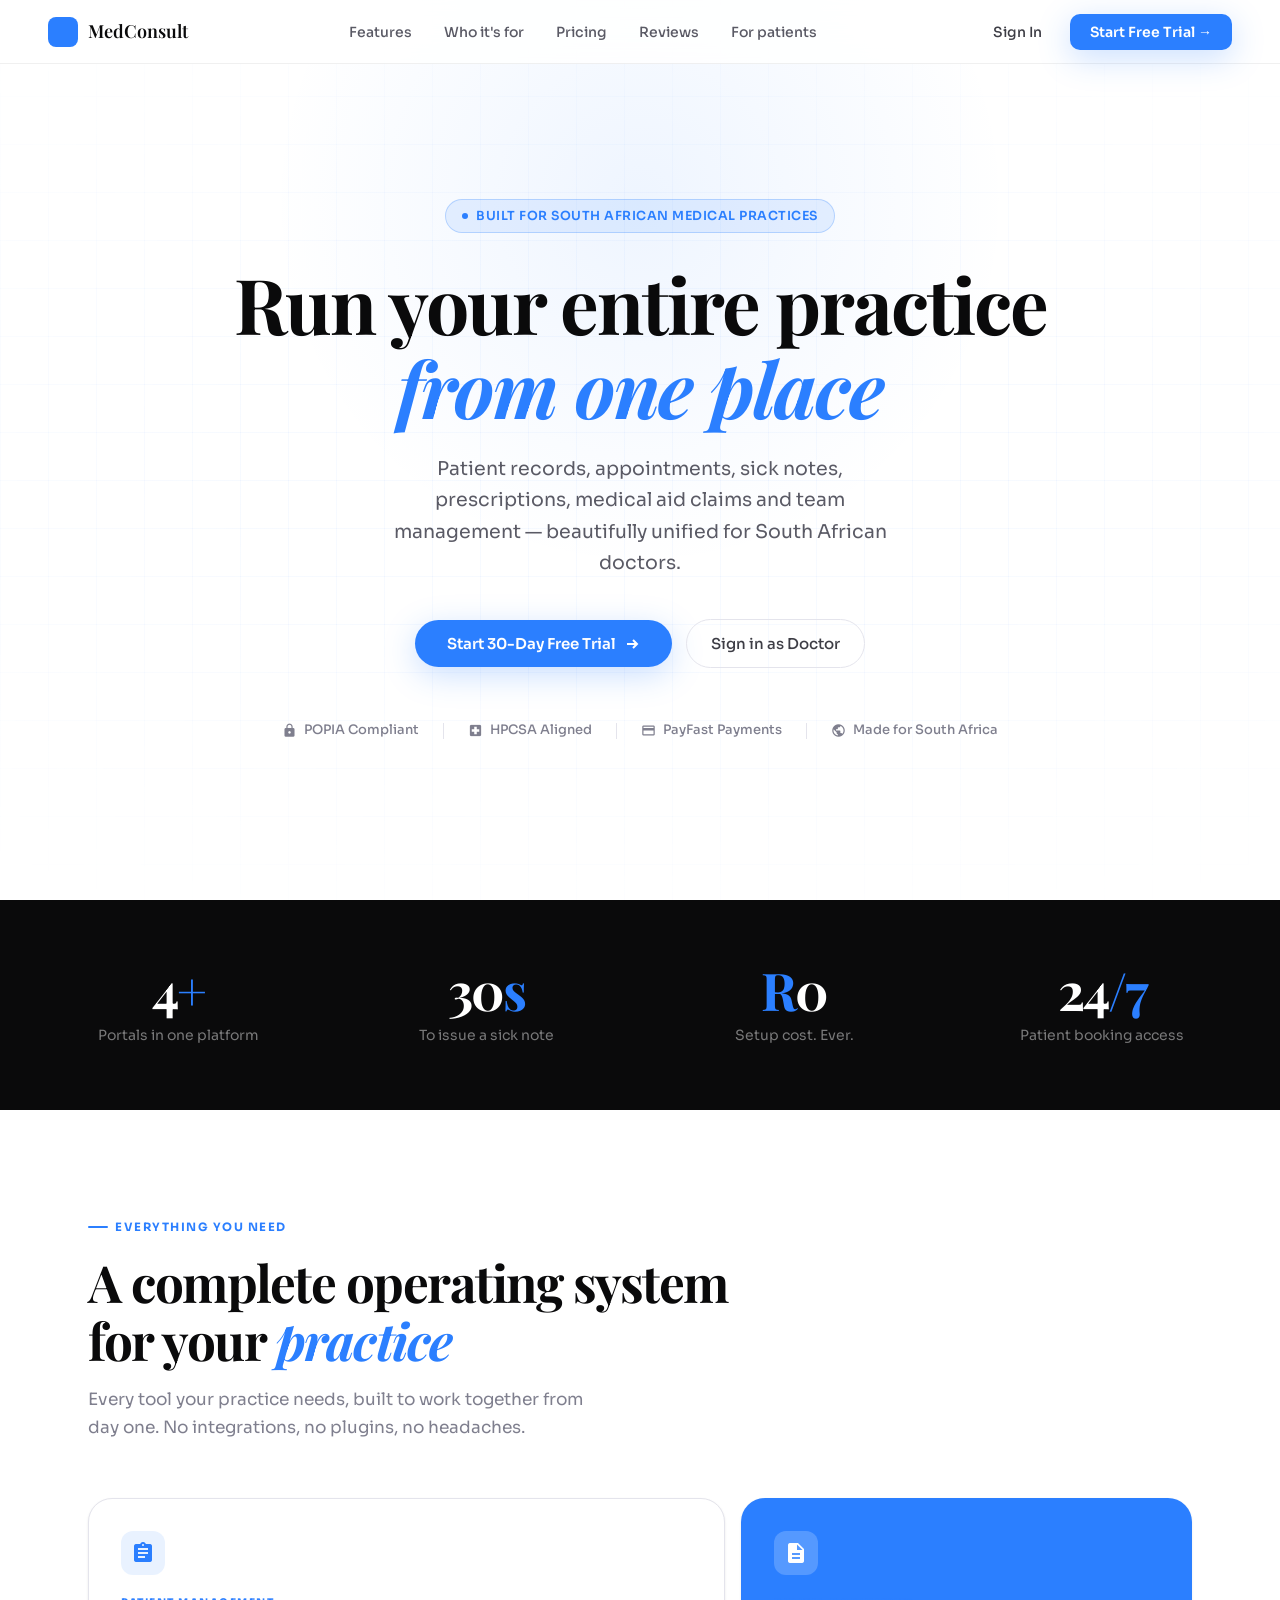
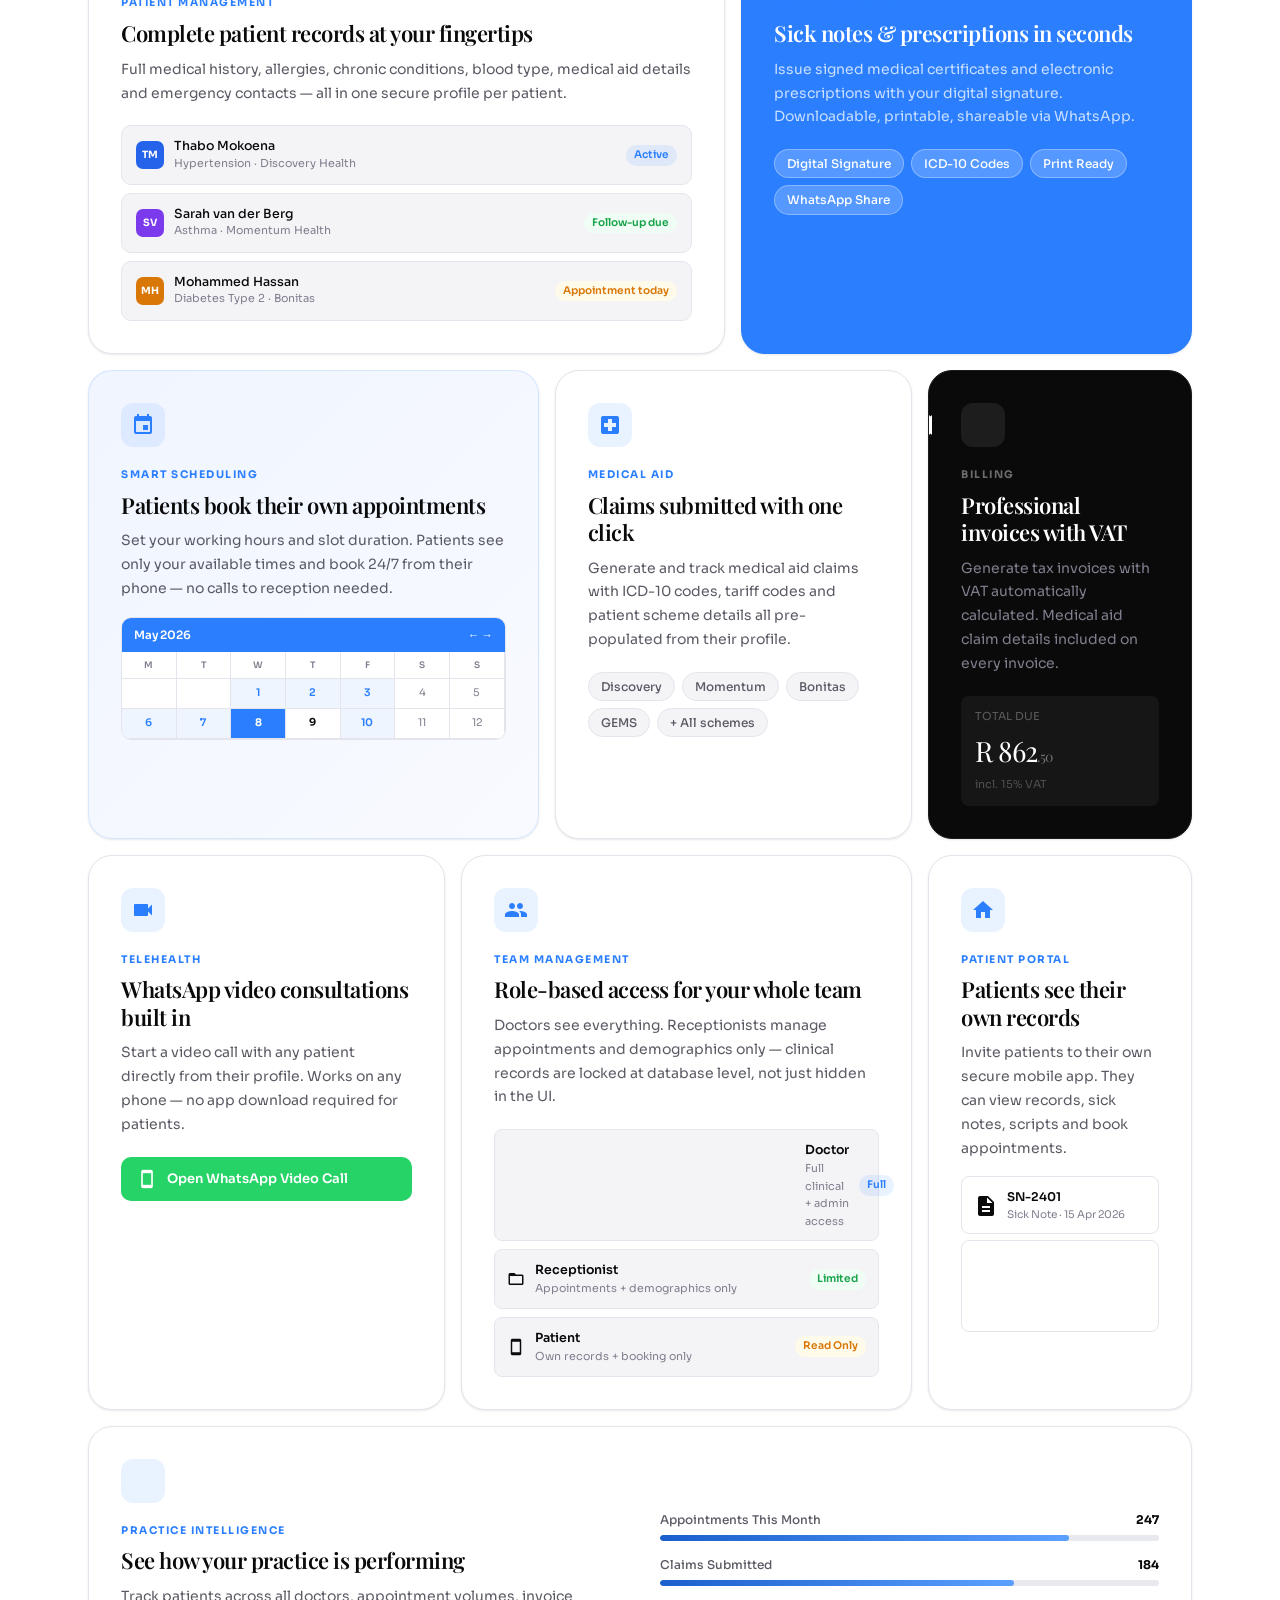
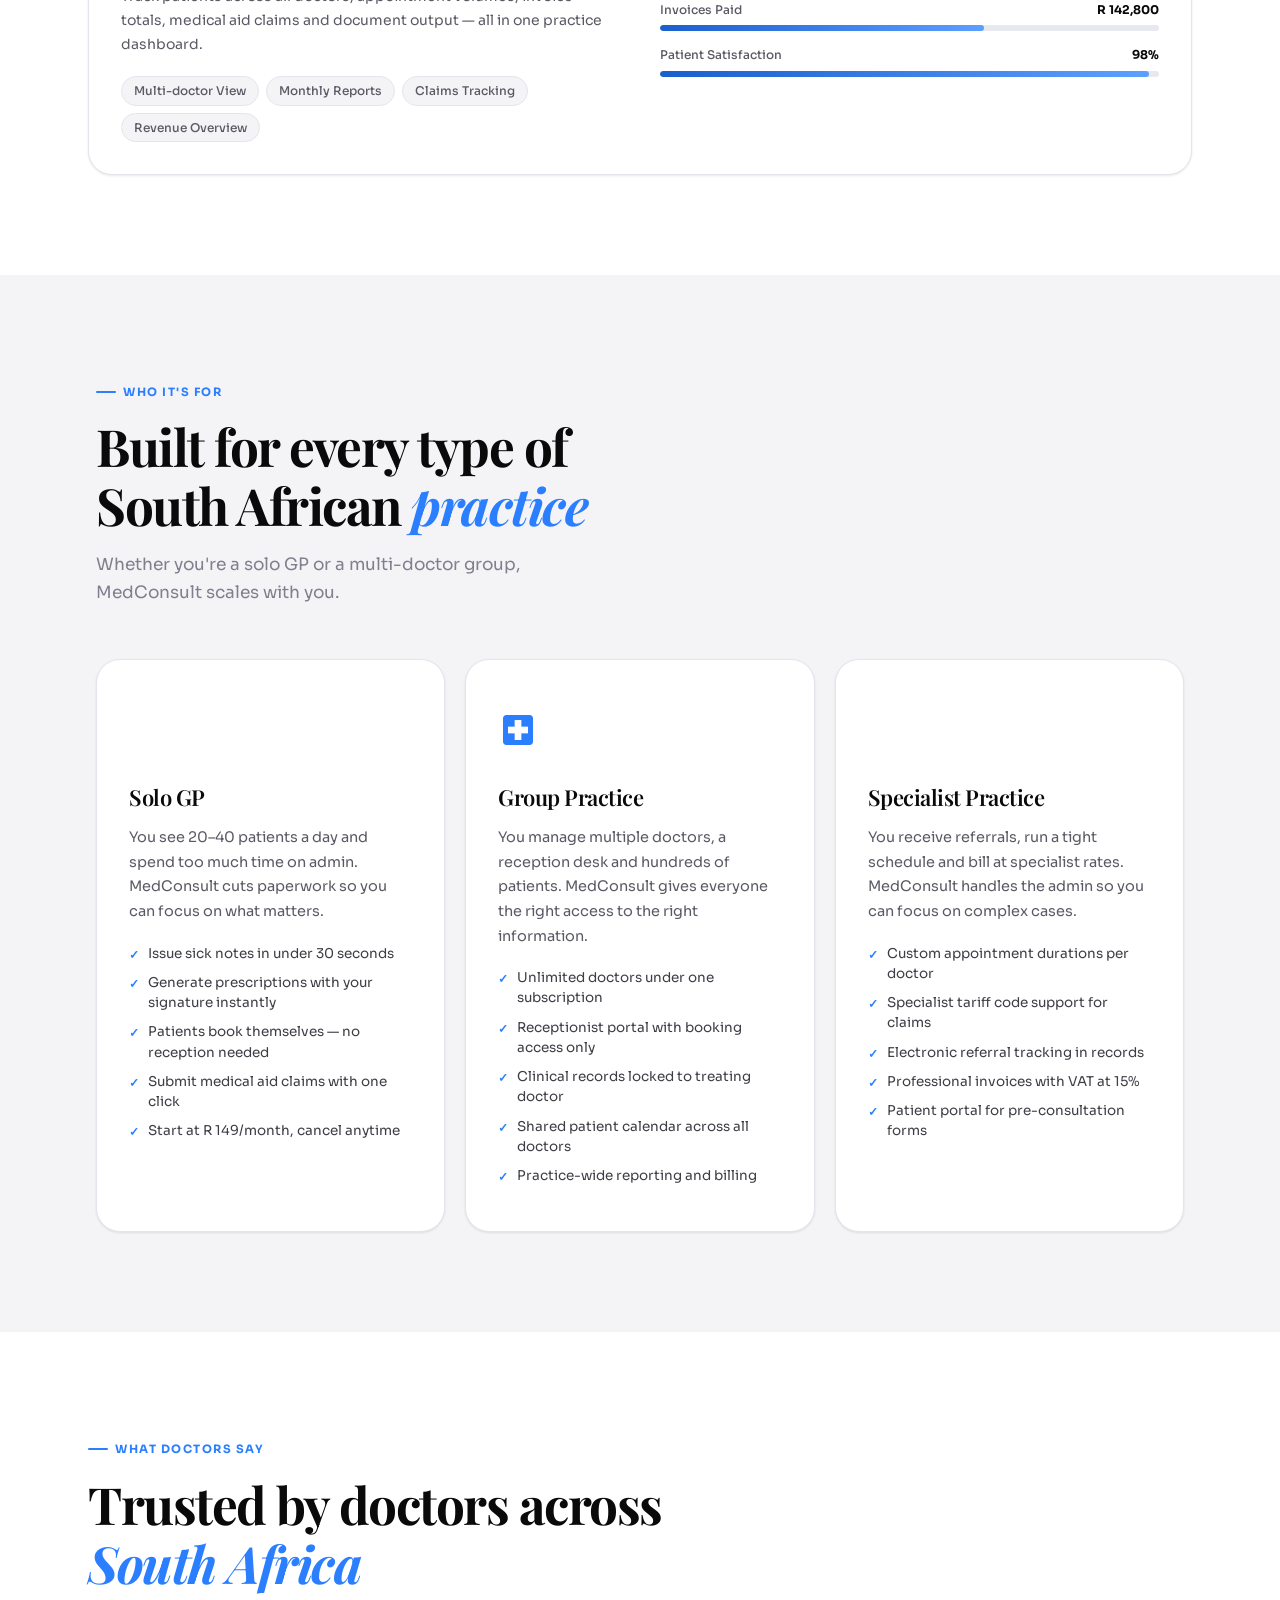
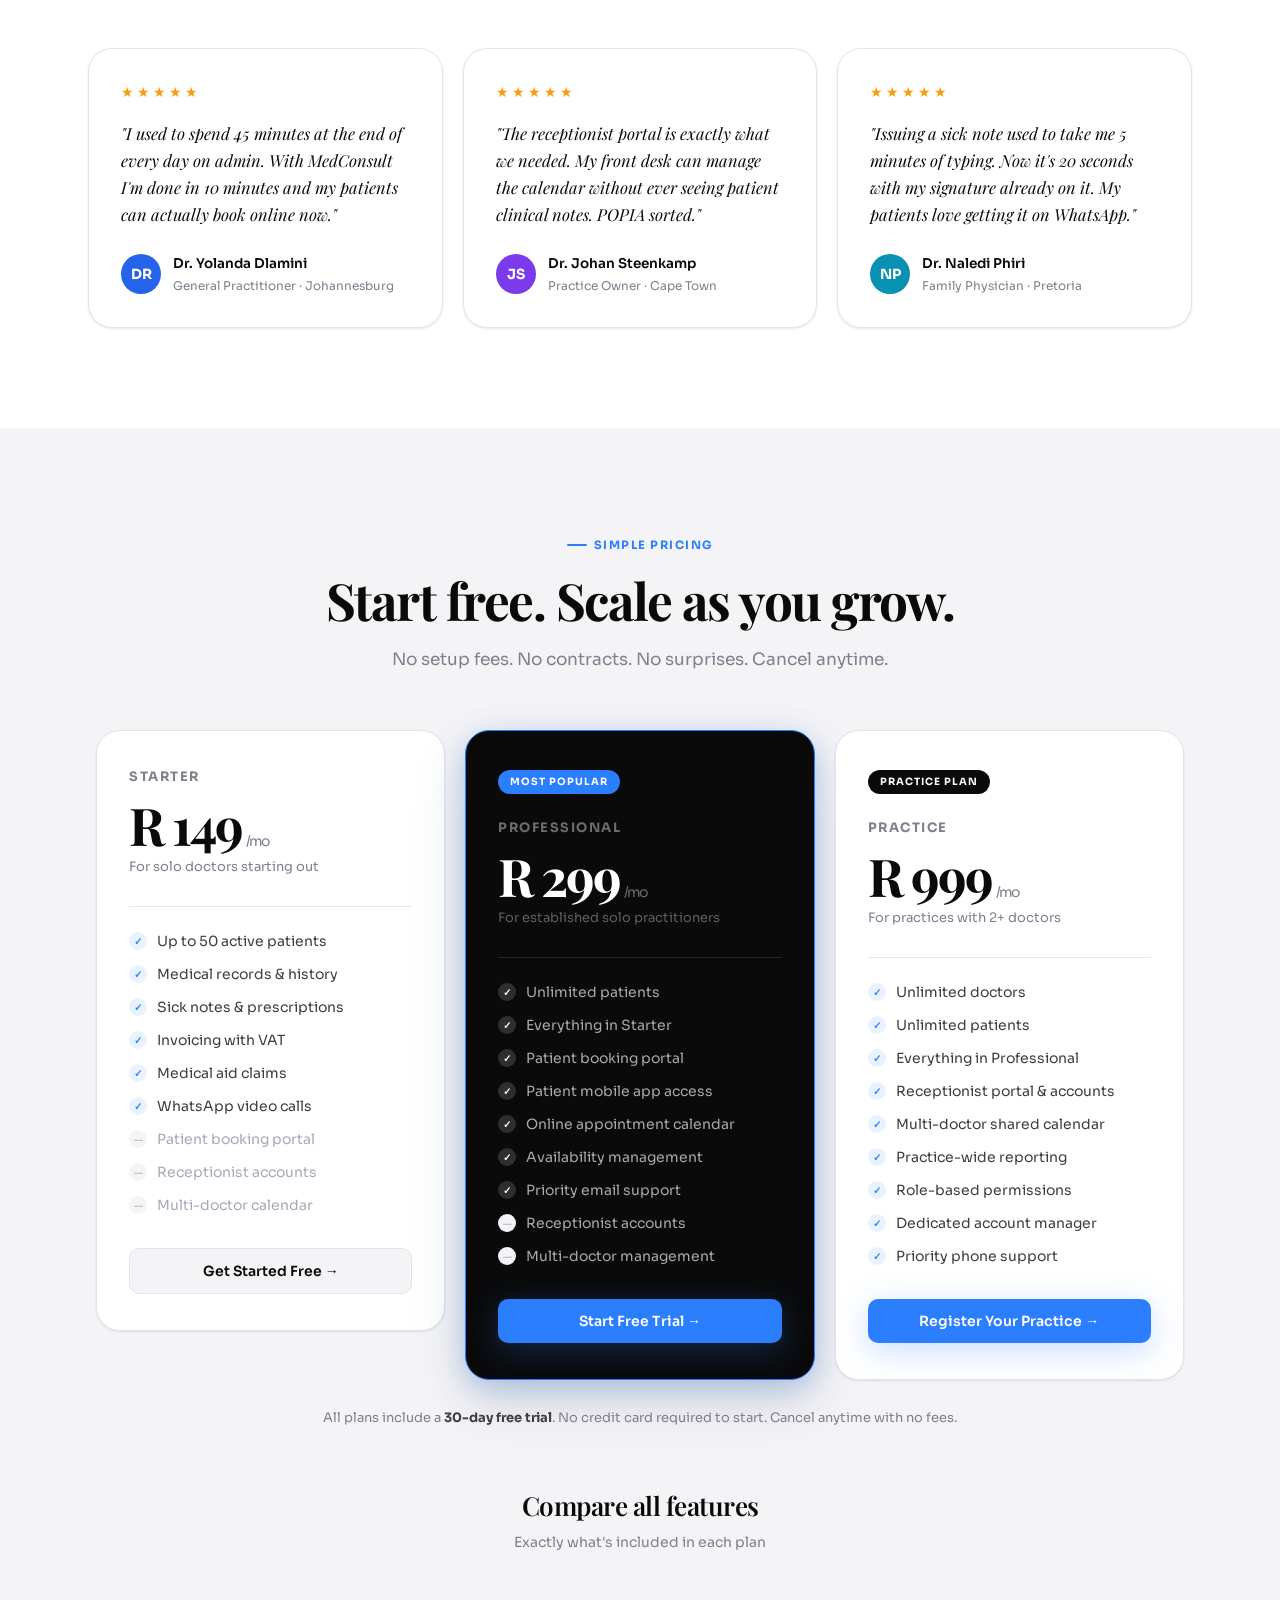
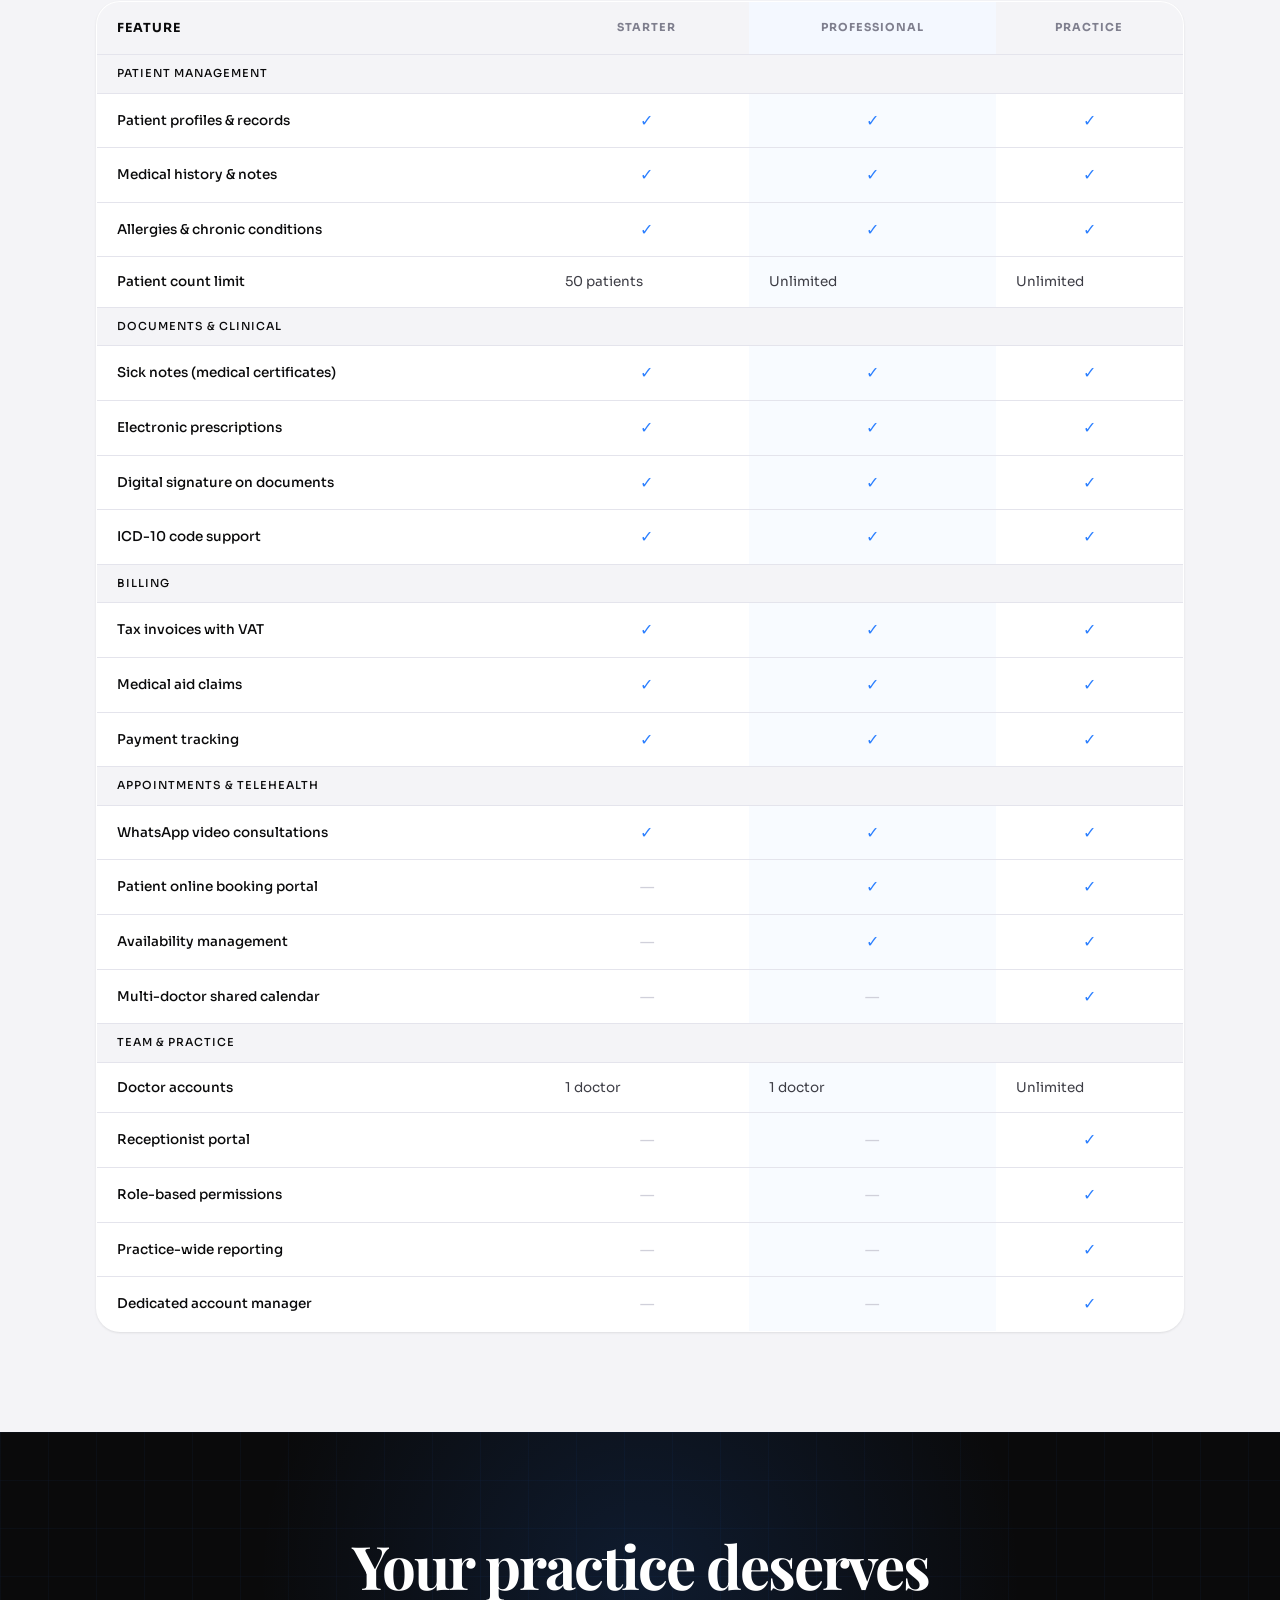
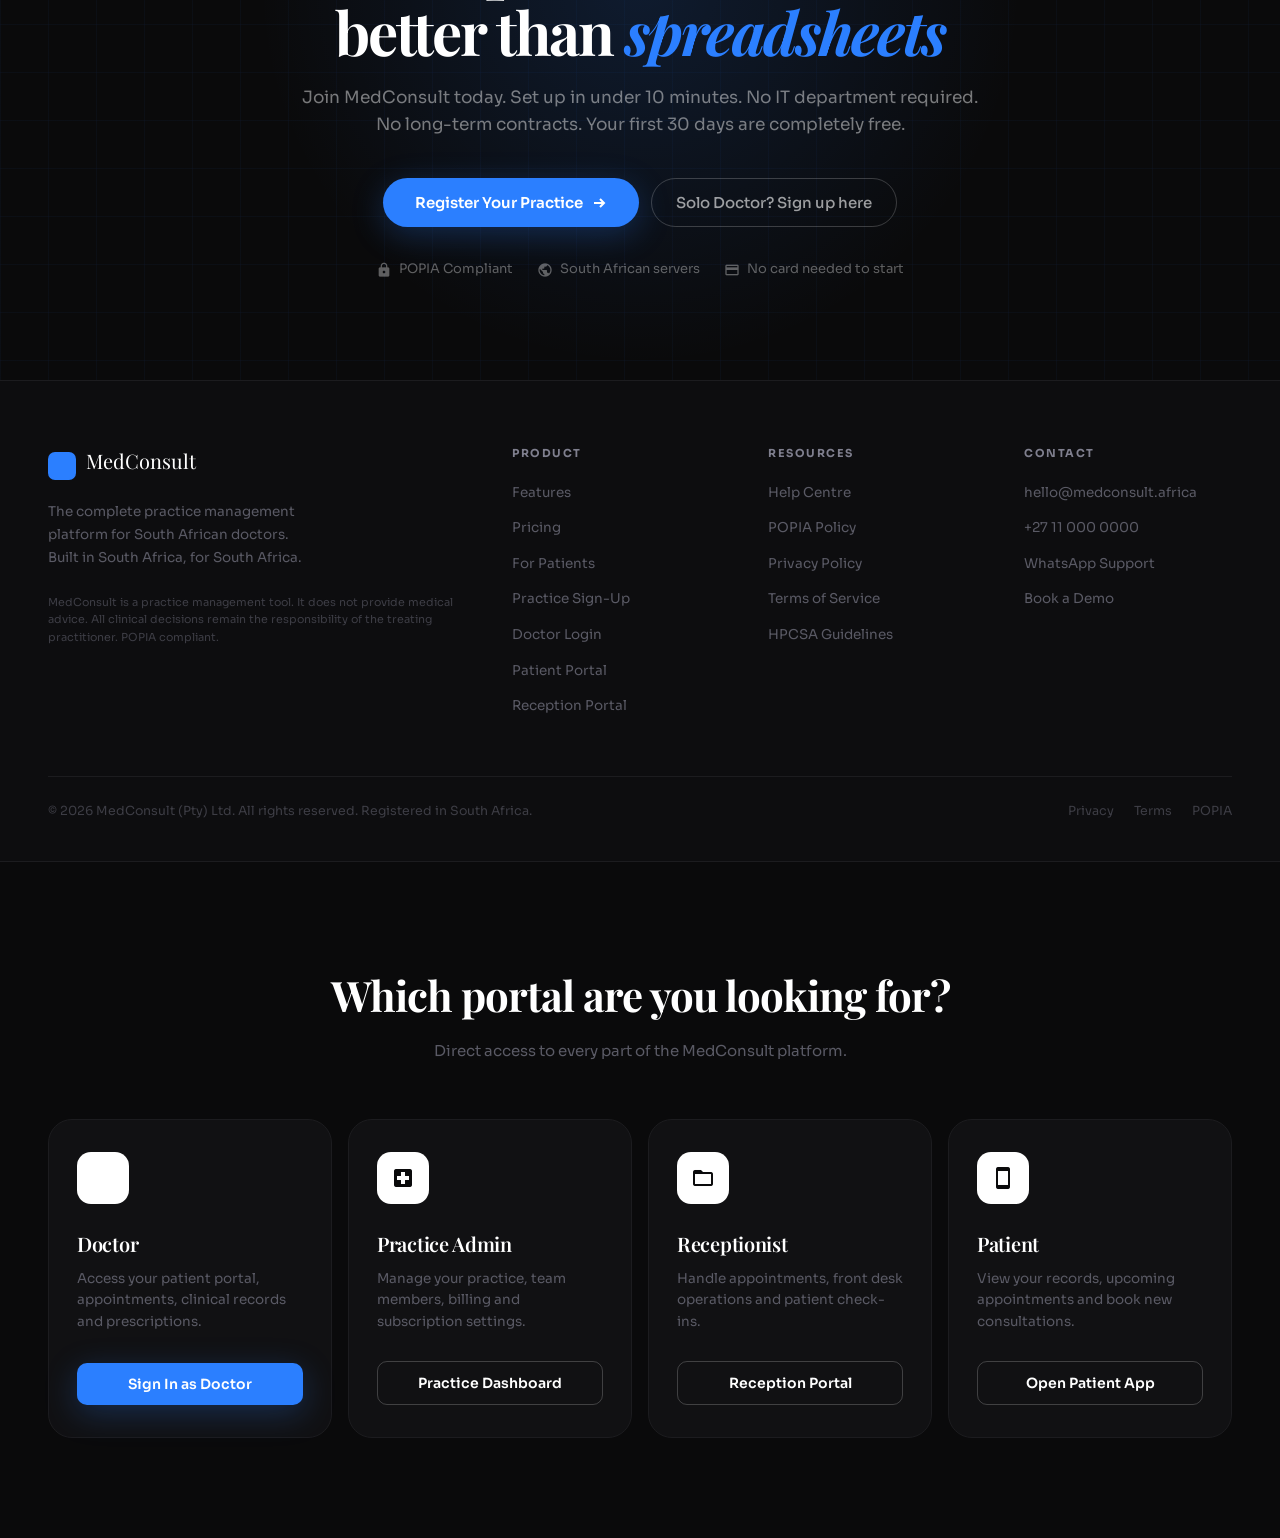
==== index.html @ f1ea982c "Reduce pricing tiers to more affordable rates - Starter: R 299 → R 149/month - Professional: R 599 →" ====
<!DOCTYPE html>
<html lang="en">
<head>
<meta charset="UTF-8">
<meta name="viewport" content="width=device-width, initial-scale=1.0">
<meta name="description" content="MedConsult — The complete practice management platform for South African doctors. Patient records, appointments, sick notes, prescriptions, medical aid claims and team management in one place.">
<title>MedConsult — Modern Practice Management for South African Doctors</title>
<link rel="preconnect" href="https://fonts.googleapis.com">
<link href="https://fonts.googleapis.com/css2?family=Sora:wght@300;400;500;600;700;800&family=Playfair+Display:ital,wght@0,400;0,600;0,700;1,400;1,600&display=swap" rel="stylesheet">
<link href="https://fonts.googleapis.com/icon?family=Material+Icons" rel="stylesheet">
<style>
:root{--black:#0a0a0b;--grey-950:#0d0d0f;--grey-900:#111113;--grey-800:#1c1c1f;--grey-700:#2a2a2f;--grey-600:#3d3d45;--grey-500:#5a5a65;--grey-400:#7f7f8e;--grey-300:#a8a8b8;--grey-200:#d0d0da;--grey-100:#e8e8ef;--grey-50:#f4f4f7;--white:#ffffff;--azure:#2b7fff;--azure-light:#5b9fff;--azure-dark:#1a5fcc;--azure-dim:rgba(43,127,255,0.10);--azure-glow:rgba(43,127,255,0.20);--azure-border:rgba(43,127,255,0.25);--surface:#ffffff;--surface-2:#f7f7fa;--border:#e4e4ec;--radius-sm:10px;--radius:16px;--radius-lg:24px;--radius-xl:32px;--shadow-sm:0 1px 3px rgba(0,0,0,0.06),0 1px 2px rgba(0,0,0,0.04);--shadow:0 4px 20px rgba(0,0,0,0.07),0 2px 8px rgba(0,0,0,0.04);--shadow-lg:0 24px 60px rgba(0,0,0,0.10),0 8px 24px rgba(0,0,0,0.06);--shadow-azure:0 8px 32px rgba(43,127,255,0.25)}
*,*::before,*::after{box-sizing:border-box;margin:0;padding:0}
html{scroll-behavior:smooth;-webkit-font-smoothing:antialiased}
body{font-family:'Sora',sans-serif;background:var(--white);color:var(--black);font-size:16px;line-height:1.6;overflow-x:hidden}
a{text-decoration:none;color:inherit}
img{max-width:100%;display:block}

/* NAV */
nav{position:fixed;top:0;left:0;right:0;z-index:1000;padding:0 48px;height:64px;display:flex;align-items:center;justify-content:space-between;background:rgba(255,255,255,0.85);backdrop-filter:blur(20px) saturate(180%);-webkit-backdrop-filter:blur(20px) saturate(180%);border-bottom:1px solid rgba(0,0,0,0.06);transition:all 0.3s}
.nav-logo{display:flex;align-items:center;gap:10px}
.nav-logo-mark{width:30px;height:30px;background:var(--azure);border-radius:8px;display:flex;align-items:center;justify-content:center;font-size:14px}
.nav-logo-text{font-family:'Playfair Display',serif;font-size:18px;font-weight:600;color:var(--black)}
.nav-links{display:flex;align-items:center;gap:32px;list-style:none}
.nav-links a{font-size:14px;font-weight:500;color:var(--grey-500);transition:color 0.2s}
.nav-links a:hover{color:var(--black)}
.nav-cta{display:flex;align-items:center;gap:12px}
.btn-nav-ghost{font-size:14px;font-weight:500;color:var(--grey-600);padding:8px 16px;border-radius:var(--radius-sm);transition:all 0.2s;cursor:pointer;background:none;border:none;font-family:'Sora',sans-serif}
.btn-nav-ghost:hover{color:var(--black);background:var(--grey-50)}
.btn-nav-primary{font-size:14px;font-weight:600;color:var(--white);background:var(--azure);padding:9px 20px;border-radius:var(--radius-sm);border:none;cursor:pointer;font-family:'Sora',sans-serif;transition:all 0.2s;box-shadow:var(--shadow-azure)}
.btn-nav-primary:hover{background:var(--azure-light);transform:translateY(-1px);box-shadow:0 10px 36px rgba(43,127,255,0.32)}

/* HERO */
.hero{min-height:100vh;display:flex;flex-direction:column;align-items:center;justify-content:center;text-align:center;padding:120px 48px 80px;position:relative;overflow:hidden;background:var(--white)}
.hero::before{content:'';position:absolute;inset:0;background-image:linear-gradient(rgba(43,127,255,0.04) 1px,transparent 1px),linear-gradient(90deg,rgba(43,127,255,0.04) 1px,transparent 1px);background-size:48px 48px;mask-image:radial-gradient(ellipse 80% 60% at 50% 50%,black 40%,transparent 100%)}
.hero::after{content:'';position:absolute;top:-200px;left:50%;transform:translateX(-50%);width:800px;height:800px;background:radial-gradient(circle,rgba(43,127,255,0.08) 0%,transparent 65%);pointer-events:none}
.hero-eyebrow{display:inline-flex;align-items:center;gap:8px;background:var(--azure-dim);border:1px solid var(--azure-border);border-radius:100px;padding:6px 16px;font-size:12.5px;font-weight:600;color:var(--azure);letter-spacing:0.5px;text-transform:uppercase;margin-bottom:28px;position:relative;z-index:1;animation:fadeUp 0.6s ease both}
.hero-eyebrow-dot{width:6px;height:6px;background:var(--azure);border-radius:50%;animation:pulse 2s infinite}
@keyframes pulse{0%,100%{opacity:1;transform:scale(1)}50%{opacity:0.5;transform:scale(0.8)}}
.hero-headline{font-family:'Playfair Display',serif;font-size:clamp(42px,6vw,80px);font-weight:700;line-height:1.1;letter-spacing:-2px;color:var(--black);max-width:820px;margin:0 auto 24px;position:relative;z-index:1;animation:fadeUp 0.6s ease 0.1s both}
.hero-headline em{font-style:italic;color:var(--azure)}
.hero-subheadline{font-size:19px;font-weight:400;color:var(--grey-500);max-width:540px;margin:0 auto 40px;line-height:1.65;position:relative;z-index:1;animation:fadeUp 0.6s ease 0.2s both}
.hero-actions{display:flex;align-items:center;gap:14px;justify-content:center;flex-wrap:wrap;position:relative;z-index:1;animation:fadeUp 0.6s ease 0.3s both}
.btn-hero-primary{display:inline-flex;align-items:center;gap:8px;background:var(--azure);color:var(--white);font-family:'Sora',sans-serif;font-size:15px;font-weight:600;padding:14px 32px;border-radius:100px;border:none;cursor:pointer;box-shadow:var(--shadow-azure);transition:all 0.25s}
.btn-hero-primary:hover{background:var(--azure-light);transform:translateY(-2px);box-shadow:0 12px 40px rgba(43,127,255,0.35)}
.btn-hero-ghost{display:inline-flex;align-items:center;gap:8px;background:none;color:var(--grey-600);font-family:'Sora',sans-serif;font-size:15px;font-weight:500;padding:14px 24px;border-radius:100px;border:1.5px solid var(--border);cursor:pointer;transition:all 0.2s}
.btn-hero-ghost:hover{color:var(--black);border-color:var(--grey-300);background:var(--grey-50)}
.hero-trust{margin-top:52px;display:flex;align-items:center;gap:24px;justify-content:center;flex-wrap:wrap;position:relative;z-index:1;animation:fadeUp 0.6s ease 0.4s both}
.hero-trust-item{display:flex;align-items:center;gap:7px;font-size:13px;color:var(--grey-400);font-weight:500}
.hero-trust-divider{width:1px;height:16px;background:var(--border)}

/* SECTIONS */
.section{padding:100px 48px;max-width:1200px;margin:0 auto}
.section-grey{background:var(--grey-50);padding:100px 48px}
.stats-strip{background:var(--black);padding:64px 48px}
.stats-inner{max-width:1200px;margin:0 auto;display:grid;grid-template-columns:repeat(4,1fr);gap:48px}
.stat-item{text-align:center}
.stat-number{font-family:'Playfair Display',serif;font-size:52px;font-weight:700;color:var(--white);letter-spacing:-2px;line-height:1;margin-bottom:8px}
.stat-number em{color:var(--azure);font-style:normal}
.stat-label{font-size:14px;color:rgba(255,255,255,0.45)}
.section-eyebrow{display:inline-flex;align-items:center;gap:7px;font-size:11.5px;font-weight:700;text-transform:uppercase;letter-spacing:1.5px;color:var(--azure);margin-bottom:16px}
.section-eyebrow::before{content:'';width:20px;height:2px;background:var(--azure);border-radius:1px}
.section-title{font-family:'Playfair Display',serif;font-size:clamp(32px,4vw,52px);font-weight:700;letter-spacing:-1.5px;line-height:1.15;color:var(--black);margin-bottom:16px}
.section-title em{font-style:italic;color:var(--azure)}
.section-subtitle{font-size:17px;color:var(--grey-400);max-width:520px;line-height:1.65}
@keyframes fadeUp{from{opacity:0;transform:translateY(24px)}to{opacity:1;transform:translateY(0)}}

/* BENTO */
.bento-grid{display:grid;grid-template-columns:repeat(12,1fr);gap:16px;margin-top:56px}
.bento-card{background:var(--white);border:1px solid var(--border);border-radius:var(--radius-lg);padding:32px;position:relative;overflow:hidden;transition:all 0.3s cubic-bezier(0.34,1.56,0.64,1);box-shadow:var(--shadow-sm)}
.bento-card:hover{transform:translateY(-3px);box-shadow:var(--shadow-lg);border-color:rgba(43,127,255,0.2)}
.bento-span-3{grid-column:span 3}.bento-span-4{grid-column:span 4}.bento-span-5{grid-column:span 5}.bento-span-7{grid-column:span 7}.bento-span-12{grid-column:span 12}
.bento-dark{background:var(--black);border-color:var(--grey-800)}
.bento-dark .bento-card-title{color:var(--white)}
.bento-dark .bento-card-body{color:var(--grey-400)}
.bento-azure{background:var(--azure);border-color:transparent}
.bento-azure .bento-card-title{color:var(--white)}
.bento-azure .bento-card-body{color:rgba(255,255,255,0.75)}
.bento-azure .bento-card-icon{background:rgba(255,255,255,0.2);color:var(--white)}
.bento-azure:hover{box-shadow:var(--shadow-azure)}
.bento-tinted{background:linear-gradient(135deg,#f0f5ff 0%,#f8faff 100%);border-color:rgba(43,127,255,0.15)}
.bento-card-icon{width:44px;height:44px;background:var(--azure-dim);border-radius:12px;display:flex;align-items:center;justify-content:center;font-size:20px;margin-bottom:20px;color:var(--azure);flex-shrink:0}
.bento-card-eyebrow{font-size:10.5px;font-weight:700;text-transform:uppercase;letter-spacing:1.5px;color:var(--azure);margin-bottom:8px}
.bento-card-title{font-family:'Playfair Display',serif;font-size:22px;font-weight:600;letter-spacing:-0.5px;color:var(--black);line-height:1.25;margin-bottom:10px}
.bento-card-body{font-size:14px;color:var(--grey-500);line-height:1.7}
.bento-tag-row{display:flex;flex-wrap:wrap;gap:7px;margin-top:20px}
.bento-tag{background:var(--grey-50);border:1px solid var(--border);border-radius:100px;padding:4px 12px;font-size:12px;font-weight:500;color:var(--grey-500)}
.bento-azure .bento-tag{background:rgba(255,255,255,0.2);border-color:rgba(255,255,255,0.3);color:var(--white)}
.bento-dark .bento-tag{background:var(--grey-800);border-color:var(--grey-700);color:var(--grey-300)}

/* MINI UI */
.mini-card{background:var(--grey-50);border:1px solid var(--border);border-radius:10px;padding:12px 14px;margin-bottom:8px;display:flex;align-items:center;gap:10px;font-size:12.5px}
.mini-card:last-child{margin-bottom:0}
.mini-card-av{width:28px;height:28px;border-radius:7px;flex-shrink:0;display:flex;align-items:center;justify-content:center;font-size:10px;font-weight:700;color:var(--white)}
.mini-card-name{font-weight:500;color:var(--black);line-height:1.3}
.mini-card-sub{font-size:11px;color:var(--grey-400)}
.mini-card-pill{margin-left:auto;font-size:10.5px;font-weight:600;padding:2px 8px;border-radius:20px;background:var(--azure-dim);color:var(--azure);white-space:nowrap}
.mini-card-pill.green{background:#f0fdf4;color:#16a34a}
.mini-card-pill.yellow{background:#fffbeb;color:#d97706}
.mini-doc{background:var(--white);border:1px solid var(--border);border-radius:8px;padding:10px 12px;margin-bottom:6px;display:flex;align-items:center;gap:9px}
.mini-doc-icon{font-size:16px;flex-shrink:0}
.mini-doc-title{font-size:12px;font-weight:600;color:var(--black)}
.mini-doc-sub{font-size:10.5px;color:var(--grey-400)}
.mini-calendar{background:var(--white);border:1px solid var(--border);border-radius:10px;overflow:hidden;margin-top:16px}
.mini-cal-header{background:var(--azure);color:var(--white);padding:8px 12px;font-size:11.5px;font-weight:600;display:flex;justify-content:space-between}
.mini-cal-grid{display:grid;grid-template-columns:repeat(7,1fr)}
.mini-cal-day{padding:6px 4px;text-align:center;font-size:10.5px;color:var(--grey-400);border-right:1px solid var(--border);border-bottom:1px solid var(--border)}
.mini-cal-day.header{font-weight:600;font-size:9px;text-transform:uppercase}
.mini-cal-day.active{background:var(--azure);color:var(--white);font-weight:700}
.mini-cal-day.booked{background:rgba(43,127,255,0.08);color:var(--azure);font-weight:600}
.mini-cal-day.today{font-weight:700;color:var(--black)}
.stat-bar-row{margin-bottom:14px}
.stat-bar-label{display:flex;justify-content:space-between;align-items:center;font-size:12px;color:var(--grey-500);margin-bottom:6px;font-weight:500}
.stat-bar-label strong{color:var(--black)}
.stat-bar-track{height:6px;background:var(--grey-100);border-radius:3px;overflow:hidden}
.stat-bar-fill{height:100%;border-radius:3px;background:linear-gradient(90deg,var(--azure-dark),var(--azure-light))}

/* WHO IT'S FOR */
.persona-grid{display:grid;grid-template-columns:repeat(3,1fr);gap:20px;margin-top:52px}
.persona-card{background:var(--white);border:1px solid var(--border);border-radius:var(--radius-lg);padding:36px 32px;box-shadow:var(--shadow-sm);transition:all 0.3s;position:relative;overflow:hidden}
.persona-card::before{content:'';position:absolute;top:0;left:0;right:0;height:3px;background:var(--azure);transform:scaleX(0);transform-origin:left;transition:transform 0.3s}
.persona-card:hover::before{transform:scaleX(1)}
.persona-card:hover{transform:translateY(-4px);box-shadow:var(--shadow-lg)}
.persona-emoji{font-size:40px;margin-bottom:20px}
.persona-title{font-family:'Playfair Display',serif;font-size:22px;font-weight:600;color:var(--black);margin-bottom:10px;letter-spacing:-0.5px}
.persona-desc{font-size:14.5px;color:var(--grey-500);line-height:1.7;margin-bottom:20px}
.persona-points{list-style:none}
.persona-points li{display:flex;align-items:flex-start;gap:9px;font-size:13.5px;color:var(--grey-600);margin-bottom:9px;line-height:1.5}
.persona-points li::before{content:'✓';color:var(--azure);font-weight:700;font-size:12px;margin-top:2px;flex-shrink:0}

/* TESTIMONIALS */
.testimonials-grid{display:grid;grid-template-columns:repeat(3,1fr);gap:20px;margin-top:56px}
.testimonial-card{background:var(--white);border:1px solid var(--border);border-radius:var(--radius-lg);padding:32px;box-shadow:var(--shadow-sm)}
.testimonial-stars{display:flex;gap:3px;margin-bottom:16px}
.testimonial-stars span{color:#f59e0b;font-size:14px}
.testimonial-quote{font-family:'Playfair Display',serif;font-size:16.5px;font-style:italic;color:var(--black);line-height:1.65;margin-bottom:24px}
.testimonial-author{display:flex;align-items:center;gap:12px}
.testimonial-av{width:40px;height:40px;border-radius:50%;display:flex;align-items:center;justify-content:center;font-size:14px;font-weight:700;color:var(--white);flex-shrink:0}
.testimonial-name{font-size:13.5px;font-weight:600;color:var(--black)}
.testimonial-title{font-size:12px;color:var(--grey-400);margin-top:2px}

/* PRICING */
.pricing-grid{display:grid;grid-template-columns:repeat(3,1fr);gap:20px;margin-top:56px;align-items:start}
.pricing-card{background:var(--white);border:1.5px solid var(--border);border-radius:var(--radius-lg);padding:36px 32px;position:relative;transition:all 0.3s;box-shadow:var(--shadow-sm)}
.pricing-card:hover{transform:translateY(-3px);box-shadow:var(--shadow-lg)}
.pricing-card.featured{border-color:var(--azure);background:var(--black);transform:scale(1.03);box-shadow:var(--shadow-azure),var(--shadow-lg)}
.pricing-card.featured:hover{transform:scale(1.03) translateY(-3px)}
.pricing-badge{display:inline-block;background:var(--azure);color:var(--white);font-size:10px;font-weight:700;text-transform:uppercase;letter-spacing:1px;padding:4px 12px;border-radius:100px;margin-bottom:24px}
.pricing-name{font-size:13px;font-weight:700;text-transform:uppercase;letter-spacing:1.5px;color:var(--grey-400);margin-bottom:12px}
.pricing-card.featured .pricing-name{color:rgba(255,255,255,0.4)}
.pricing-price{font-family:'Playfair Display',serif;font-size:52px;font-weight:700;color:var(--black);letter-spacing:-2px;line-height:1}
.pricing-card.featured .pricing-price{color:var(--white)}
.pricing-price-sub{font-family:'Sora',sans-serif;font-size:14px;font-weight:400;color:var(--grey-400);margin-left:4px}
.pricing-period{font-size:13px;color:var(--grey-400);margin-bottom:28px;margin-top:6px}
.pricing-card.featured .pricing-period{color:rgba(255,255,255,0.35)}
.pricing-divider{height:1px;background:var(--border);margin-bottom:24px}
.pricing-card.featured .pricing-divider{background:rgba(255,255,255,0.1)}
.pricing-features{list-style:none;margin-bottom:32px}
.pricing-features li{display:flex;align-items:flex-start;gap:10px;font-size:14px;color:var(--grey-600);margin-bottom:12px;line-height:1.5}
.pricing-card.featured .pricing-features li{color:rgba(255,255,255,0.65)}
.pricing-features li .check{width:18px;height:18px;background:var(--azure-dim);border-radius:50%;display:flex;align-items:center;justify-content:center;font-size:10px;color:var(--azure);flex-shrink:0;margin-top:1px;font-weight:700}
.pricing-card.featured .pricing-features li .check{background:rgba(255,255,255,0.15);color:var(--white)}
.pricing-features li .cross{width:18px;height:18px;background:var(--grey-50);border-radius:50%;display:flex;align-items:center;justify-content:center;font-size:10px;color:var(--grey-300);flex-shrink:0;margin-top:1px}
.pricing-features li.dimmed{color:var(--grey-300)}
.btn-pricing{width:100%;padding:13px;border-radius:var(--radius-sm);font-family:'Sora',sans-serif;font-size:14px;font-weight:600;cursor:pointer;border:none;transition:all 0.2s}
.btn-pricing-ghost{background:var(--grey-50);color:var(--black);border:1.5px solid var(--border)}
.btn-pricing-ghost:hover{background:var(--grey-100)}
.btn-pricing-primary{background:var(--azure);color:var(--white);box-shadow:var(--shadow-azure)}
.btn-pricing-primary:hover{background:var(--azure-light);transform:translateY(-1px)}
.pricing-trial-note{text-align:center;margin-top:28px;font-size:13px;color:var(--grey-400)}
.pricing-trial-note strong{color:var(--grey-600)}

/* COMPARE TABLE */
.compare-table{width:100%;border-collapse:collapse;margin-top:48px;background:var(--white);border-radius:var(--radius-lg);overflow:hidden;box-shadow:var(--shadow-sm);border:1px solid var(--border)}
.compare-table th{padding:16px 20px;text-align:left;font-size:11px;font-weight:700;text-transform:uppercase;letter-spacing:1px;background:var(--grey-50);color:var(--grey-400);border-bottom:1px solid var(--border)}
.compare-table th:first-child{color:var(--black);font-size:12.5px}
.compare-table td{padding:14px 20px;font-size:13.5px;border-bottom:1px solid var(--border);color:var(--grey-600);vertical-align:middle}
.compare-table tr:last-child td{border-bottom:none}
.compare-table tr:hover td{background:var(--grey-50)}
.compare-table td:first-child{font-weight:500;color:var(--black)}
.compare-table .yes{color:var(--azure);font-size:16px;text-align:center}
.compare-table .no{color:var(--grey-200);font-size:16px;text-align:center}
.compare-table .highlight-col{background:rgba(43,127,255,0.03)}
.compare-section td{background:var(--grey-50);font-size:11px;font-weight:700;text-transform:uppercase;letter-spacing:1px;color:var(--grey-400);padding:10px 20px}

/* CTA */
.cta-section{background:var(--black);position:relative;overflow:hidden;padding:100px 48px;text-align:center}
.cta-section::before{content:'';position:absolute;top:-300px;left:50%;transform:translateX(-50%);width:900px;height:900px;background:radial-gradient(circle,rgba(43,127,255,0.15) 0%,transparent 60%);pointer-events:none}
.cta-section::after{content:'';position:absolute;inset:0;background-image:linear-gradient(rgba(43,127,255,0.04) 1px,transparent 1px),linear-gradient(90deg,rgba(43,127,255,0.04) 1px,transparent 1px);background-size:48px 48px}
.cta-inner{position:relative;z-index:1;max-width:700px;margin:0 auto}
.cta-title{font-family:'Playfair Display',serif;font-size:clamp(36px,5vw,60px);font-weight:700;letter-spacing:-2px;color:var(--white);line-height:1.1;margin-bottom:20px}
.cta-title em{color:var(--azure);font-style:italic}
.cta-sub{font-size:17px;color:rgba(255,255,255,0.45);margin-bottom:40px;line-height:1.6}
.cta-actions{display:flex;gap:12px;justify-content:center;flex-wrap:wrap}

/* FOOTER */
footer{background:var(--grey-950);padding:64px 48px 40px;border-top:1px solid var(--grey-800)}
.footer-inner{max-width:1200px;margin:0 auto;display:grid;grid-template-columns:2fr 1fr 1fr 1fr;gap:48px}
.footer-brand-name{font-family:'Playfair Display',serif;font-size:20px;color:var(--white);margin-bottom:10px}
.footer-brand-desc{font-size:13.5px;color:var(--grey-500);line-height:1.7;max-width:260px;margin-bottom:24px}
.footer-hpcsa{font-size:11px;color:var(--grey-600);line-height:1.6}
.footer-col-title{font-size:11px;font-weight:700;text-transform:uppercase;letter-spacing:1.5px;color:var(--grey-400);margin-bottom:16px}
.footer-links{list-style:none}
.footer-links li{margin-bottom:10px}
.footer-links a{font-size:13.5px;color:var(--grey-500);transition:color 0.2s}
.footer-links a:hover{color:var(--white)}
.footer-bottom{max-width:1200px;margin:48px auto 0;padding-top:24px;border-top:1px solid var(--grey-800);display:flex;align-items:center;justify-content:space-between;font-size:12.5px;color:var(--grey-600)}

/* REVEAL */
.reveal{opacity:0;transform:translateY(28px);transition:opacity 0.6s ease,transform 0.6s ease}
.reveal.visible{opacity:1;transform:translateY(0)}
.reveal-delay-1{transition-delay:0.1s}
.reveal-delay-2{transition-delay:0.2s}
.reveal-delay-3{transition-delay:0.3s}

/* PORTAL SECTION */
.portal-section{background:var(--black);padding:100px 48px;border-top:1px solid var(--grey-800)}
.portal-inner{max-width:1200px;margin:0 auto}
.portal-heading{font-family:'Playfair Display',serif;font-size:clamp(28px,3.5vw,42px);font-weight:700;letter-spacing:-1px;color:var(--white);text-align:center;margin-bottom:10px}
.portal-subheading{text-align:center;font-size:15px;color:var(--grey-500);margin-bottom:56px}
.portal-grid{display:grid;grid-template-columns:repeat(4,1fr);gap:16px}
.portal-card{background:var(--grey-900);border:1px solid var(--grey-800);border-radius:var(--radius-lg);padding:32px 28px;display:flex;flex-direction:column;align-items:flex-start;transition:all 0.3s cubic-bezier(0.34,1.56,0.64,1)}
.portal-card:hover{transform:translateY(-5px);border-color:var(--grey-600);box-shadow:0 24px 60px rgba(0,0,0,0.5)}
.portal-card-icon{width:52px;height:52px;background:var(--white);border-radius:14px;display:flex;align-items:center;justify-content:center;font-size:24px;margin-bottom:24px;flex-shrink:0}
.portal-card-label{font-family:'Playfair Display',serif;font-size:20px;font-weight:600;color:var(--white);margin-bottom:8px;letter-spacing:-0.3px}
.portal-card-sub{font-size:13.5px;color:var(--grey-500);line-height:1.6;margin-bottom:28px;flex:1}
.btn-portal-azure{width:100%;padding:12px;border-radius:var(--radius-sm);font-family:'Sora',sans-serif;font-size:14px;font-weight:600;cursor:pointer;background:var(--azure);color:var(--white);border:none;transition:all 0.2s;box-shadow:var(--shadow-azure)}
.btn-portal-azure:hover{background:var(--azure-light);transform:translateY(-1px);box-shadow:0 10px 36px rgba(43,127,255,0.35)}
.btn-portal-ghost{width:100%;padding:12px;border-radius:var(--radius-sm);font-family:'Sora',sans-serif;font-size:14px;font-weight:600;cursor:pointer;background:transparent;color:var(--white);border:1.5px solid rgba(255,255,255,0.2);transition:all 0.2s}
.btn-portal-ghost:hover{border-color:rgba(255,255,255,0.5);background:rgba(255,255,255,0.05)}
@media(max-width:1100px){.portal-grid{grid-template-columns:repeat(2,1fr)}}
@media(max-width:600px){.portal-grid{grid-template-columns:1fr}.portal-section{padding:72px 24px}}

/* RESPONSIVE */
@media(max-width:1100px){
  .bento-span-4,.bento-span-5,.bento-span-7{grid-column:span 6}
  .bento-span-3{grid-column:span 6}
  .pricing-grid{grid-template-columns:1fr;max-width:480px;margin-left:auto;margin-right:auto}
  .pricing-card.featured{transform:scale(1)}
  .stats-inner{grid-template-columns:repeat(2,1fr);gap:32px}
  .persona-grid,.testimonials-grid{grid-template-columns:1fr 1fr}
}
@media(max-width:768px){
  nav{padding:0 20px}
  .nav-links{display:none}
  .hero{padding:100px 24px 64px}
  .section,.section-grey,.stats-strip,.cta-section{padding:72px 24px}
  .bento-grid{grid-template-columns:1fr;gap:12px}
  .bento-span-3,.bento-span-4,.bento-span-5,.bento-span-7,.bento-span-12{grid-column:span 1}
  .persona-grid,.testimonials-grid{grid-template-columns:1fr}
  .stats-inner{grid-template-columns:1fr 1fr}
  .stat-number{font-size:36px}
  .footer-inner{grid-template-columns:1fr 1fr;gap:32px}
  .footer-bottom{flex-direction:column;gap:12px;text-align:center}
  .compare-table{display:none}
}
@media(max-width:480px){
  .hero-actions,.cta-actions{flex-direction:column;width:100%}
  .btn-hero-primary,.btn-hero-ghost{width:100%;justify-content:center}
  .stats-inner,.footer-inner{grid-template-columns:1fr}
}
</style>
<style>
.material-icons{line-height:1;vertical-align:middle;user-select:none}
.nav-logo-mark .material-icons{font-size:18px;color:var(--white)}
.hero-trust-item .material-icons{font-size:15px}
.persona-emoji .material-icons{font-size:40px;color:var(--azure)}
</style>
</head>
<body>

<nav id="navbar">
  <div class="nav-logo">
    <div class="nav-logo-mark"><span class="material-icons">medical_services</span></div>
    <div class="nav-logo-text">MedConsult</div>
  </div>
  <ul class="nav-links">
    <li><a href="#features">Features</a></li>
    <li><a href="#who">Who it's for</a></li>
    <li><a href="#pricing">Pricing</a></li>
    <li><a href="#testimonials">Reviews</a></li>
    <li><a href="patients.html">For patients</a></li>
  </ul>
  <div class="nav-cta">
    <button class="btn-nav-ghost" onclick="location.href='doctor.html'">Sign In</button>
    <button class="btn-nav-primary" onclick="location.href='practice.html'">Start Free Trial →</button>
  </div>
</nav>

<!-- HERO -->
<section class="hero">
  <div class="hero-eyebrow"><div class="hero-eyebrow-dot"></div>Built for South African Medical Practices</div>
  <h1 class="hero-headline">Run your entire practice <em>from one place</em></h1>
  <p class="hero-subheadline">Patient records, appointments, sick notes, prescriptions, medical aid claims and team management — beautifully unified for South African doctors.</p>
  <div class="hero-actions">
    <button class="btn-hero-primary" onclick="location.href='practice.html'">Start 30-Day Free Trial <svg viewBox="0 0 16 16" fill="none" stroke="currentColor" stroke-width="2" width="16" height="16"><path d="M3 8h10M9 4l4 4-4 4"/></svg></button>
    <button class="btn-hero-ghost" onclick="location.href='doctor.html'">Sign in as Doctor</button>
  </div>
  <div class="hero-trust">
    <div class="hero-trust-item"><span class="material-icons">lock</span> POPIA Compliant</div>
    <div class="hero-trust-divider"></div>
    <div class="hero-trust-item"><span class="material-icons">local_hospital</span> HPCSA Aligned</div>
    <div class="hero-trust-divider"></div>
    <div class="hero-trust-item"><span class="material-icons">credit_card</span> PayFast Payments</div>
    <div class="hero-trust-divider"></div>
    <div class="hero-trust-item"><span class="material-icons">public</span> Made for South Africa</div>
  </div>
</section>

<!-- STATS -->
<div class="stats-strip">
  <div class="stats-inner">
    <div class="stat-item reveal"><div class="stat-number">4<em>+</em></div><div class="stat-label">Portals in one platform</div></div>
    <div class="stat-item reveal reveal-delay-1"><div class="stat-number">30<em>s</em></div><div class="stat-label">To issue a sick note</div></div>
    <div class="stat-item reveal reveal-delay-2"><div class="stat-number"><em>R</em>0</div><div class="stat-label">Setup cost. Ever.</div></div>
    <div class="stat-item reveal reveal-delay-3"><div class="stat-number">24<em>/7</em></div><div class="stat-label">Patient booking access</div></div>
  </div>
</div>

<!-- FEATURES -->
<section class="section" id="features">
  <div class="reveal">
    <div class="section-eyebrow">Everything you need</div>
    <h2 class="section-title">A complete operating system<br>for your <em>practice</em></h2>
    <p class="section-subtitle">Every tool your practice needs, built to work together from day one. No integrations, no plugins, no headaches.</p>
  </div>
  <div class="bento-grid">
    <div class="bento-card bento-span-7 reveal">
      <div class="bento-card-icon"><span class="material-icons">assignment</span></div>
      <div class="bento-card-eyebrow">Patient Management</div>
      <div class="bento-card-title">Complete patient records at your fingertips</div>
      <div class="bento-card-body">Full medical history, allergies, chronic conditions, blood type, medical aid details and emergency contacts — all in one secure profile per patient.</div>
      <div style="margin-top:20px">
        <div class="mini-card"><div class="mini-card-av" style="background:#2563eb">TM</div><div><div class="mini-card-name">Thabo Mokoena</div><div class="mini-card-sub">Hypertension · Discovery Health</div></div><div class="mini-card-pill">Active</div></div>
        <div class="mini-card"><div class="mini-card-av" style="background:#7c3aed">SV</div><div><div class="mini-card-name">Sarah van der Berg</div><div class="mini-card-sub">Asthma · Momentum Health</div></div><div class="mini-card-pill green">Follow-up due</div></div>
        <div class="mini-card"><div class="mini-card-av" style="background:#d97706">MH</div><div><div class="mini-card-name">Mohammed Hassan</div><div class="mini-card-sub">Diabetes Type 2 · Bonitas</div></div><div class="mini-card-pill yellow">Appointment today</div></div>
      </div>
    </div>
    <div class="bento-card bento-span-5 bento-azure reveal reveal-delay-1">
      <div class="bento-card-icon"><span class="material-icons">description</span></div>
      <div class="bento-card-eyebrow">Digital Documents</div>
      <div class="bento-card-title">Sick notes & prescriptions in seconds</div>
      <div class="bento-card-body">Issue signed medical certificates and electronic prescriptions with your digital signature. Downloadable, printable, shareable via WhatsApp.</div>
      <div class="bento-tag-row"><div class="bento-tag">Digital Signature</div><div class="bento-tag">ICD-10 Codes</div><div class="bento-tag">Print Ready</div><div class="bento-tag">WhatsApp Share</div></div>
    </div>
    <div class="bento-card bento-span-5 bento-tinted reveal">
      <div class="bento-card-icon"><span class="material-icons">event</span></div>
      <div class="bento-card-eyebrow">Smart Scheduling</div>
      <div class="bento-card-title">Patients book their own appointments</div>
      <div class="bento-card-body">Set your working hours and slot duration. Patients see only your available times and book 24/7 from their phone — no calls to reception needed.</div>
      <div class="mini-calendar">
        <div class="mini-cal-header"><span>May 2026</span><span>← →</span></div>
        <div class="mini-cal-grid">
          <div class="mini-cal-day header">M</div><div class="mini-cal-day header">T</div><div class="mini-cal-day header">W</div><div class="mini-cal-day header">T</div><div class="mini-cal-day header">F</div><div class="mini-cal-day header">S</div><div class="mini-cal-day header">S</div>
          <div class="mini-cal-day"></div><div class="mini-cal-day"></div><div class="mini-cal-day booked">1</div><div class="mini-cal-day booked">2</div><div class="mini-cal-day booked">3</div><div class="mini-cal-day">4</div><div class="mini-cal-day">5</div>
          <div class="mini-cal-day booked">6</div><div class="mini-cal-day booked">7</div><div class="mini-cal-day active">8</div><div class="mini-cal-day today">9</div><div class="mini-cal-day booked">10</div><div class="mini-cal-day">11</div><div class="mini-cal-day">12</div>
        </div>
      </div>
    </div>
    <div class="bento-card bento-span-4 reveal reveal-delay-1">
      <div class="bento-card-icon"><span class="material-icons">local_hospital</span></div>
      <div class="bento-card-eyebrow">Medical Aid</div>
      <div class="bento-card-title">Claims submitted with one click</div>
      <div class="bento-card-body">Generate and track medical aid claims with ICD-10 codes, tariff codes and patient scheme details all pre-populated from their profile.</div>
      <div class="bento-tag-row"><div class="bento-tag">Discovery</div><div class="bento-tag">Momentum</div><div class="bento-tag">Bonitas</div><div class="bento-tag">GEMS</div><div class="bento-tag">+ All schemes</div></div>
    </div>
    <div class="bento-card bento-span-3 bento-dark reveal reveal-delay-2">
      <div class="bento-card-icon" style="background:rgba(255,255,255,.08);color:#fff"><span class="material-icons">receipt_long</span></div>
      <div class="bento-card-eyebrow" style="color:rgba(255,255,255,.4)">Billing</div>
      <div class="bento-card-title">Professional invoices with VAT</div>
      <div class="bento-card-body">Generate tax invoices with VAT automatically calculated. Medical aid claim details included on every invoice.</div>
      <div style="margin-top:20px;background:rgba(255,255,255,.05);border-radius:8px;padding:12px 14px">
        <div style="font-size:11px;color:rgba(255,255,255,.3);margin-bottom:4px">TOTAL DUE</div>
        <div style="font-family:'Playfair Display',serif;font-size:28px;color:#fff;letter-spacing:-1px">R 862<span style="font-size:14px;color:rgba(255,255,255,.4)">.50</span></div>
        <div style="font-size:11px;color:rgba(255,255,255,.25);margin-top:2px">incl. 15% VAT</div>
      </div>
    </div>
    <div class="bento-card bento-span-4 reveal">
      <div class="bento-card-icon"><span class="material-icons">videocam</span></div>
      <div class="bento-card-eyebrow">Telehealth</div>
      <div class="bento-card-title">WhatsApp video consultations built in</div>
      <div class="bento-card-body">Start a video call with any patient directly from their profile. Works on any phone — no app download required for patients.</div>
      <div style="margin-top:20px;background:#25d366;border-radius:10px;padding:12px 16px;display:flex;align-items:center;gap:10px"><span class="material-icons" style="font-size:20px;color:#fff">smartphone</span><div style="color:#fff;font-size:13px;font-weight:600">Open WhatsApp Video Call</div></div>
    </div>
    <div class="bento-card bento-span-5 reveal reveal-delay-1">
      <div class="bento-card-icon"><span class="material-icons">group</span></div>
      <div class="bento-card-eyebrow">Team Management</div>
      <div class="bento-card-title">Role-based access for your whole team</div>
      <div class="bento-card-body">Doctors see everything. Receptionists manage appointments and demographics only — clinical records are locked at database level, not just hidden in the UI.</div>
      <div style="margin-top:20px;display:flex;flex-direction:column;gap:8px">
        <div style="background:var(--grey-50);border:1px solid var(--border);border-radius:8px;padding:10px 12px;display:flex;align-items:center;gap:10px;font-size:12.5px"><span class="material-icons" style="font-size:18px">medical_services</span><div><div style="font-weight:600;color:var(--black)">Doctor</div><div style="font-size:11px;color:var(--grey-400)">Full clinical + admin access</div></div><div style="margin-left:auto;background:var(--azure-dim);color:var(--azure);font-size:10.5px;font-weight:600;padding:2px 8px;border-radius:20px">Full</div></div>
        <div style="background:var(--grey-50);border:1px solid var(--border);border-radius:8px;padding:10px 12px;display:flex;align-items:center;gap:10px;font-size:12.5px"><span class="material-icons" style="font-size:18px">folder_open</span><div><div style="font-weight:600;color:var(--black)">Receptionist</div><div style="font-size:11px;color:var(--grey-400)">Appointments + demographics only</div></div><div style="margin-left:auto;background:#f0fdf4;color:#16a34a;font-size:10.5px;font-weight:600;padding:2px 8px;border-radius:20px">Limited</div></div>
        <div style="background:var(--grey-50);border:1px solid var(--border);border-radius:8px;padding:10px 12px;display:flex;align-items:center;gap:10px;font-size:12.5px"><span class="material-icons" style="font-size:18px">smartphone</span><div><div style="font-weight:600;color:var(--black)">Patient</div><div style="font-size:11px;color:var(--grey-400)">Own records + booking only</div></div><div style="margin-left:auto;background:#fffbeb;color:#d97706;font-size:10.5px;font-weight:600;padding:2px 8px;border-radius:20px">Read Only</div></div>
      </div>
    </div>
    <div class="bento-card bento-span-3 reveal reveal-delay-2">
      <div class="bento-card-icon"><span class="material-icons">home</span></div>
      <div class="bento-card-eyebrow">Patient Portal</div>
      <div class="bento-card-title">Patients see their own records</div>
      <div class="bento-card-body">Invite patients to their own secure mobile app. They can view records, sick notes, scripts and book appointments.</div>
      <div style="margin-top:16px">
        <div class="mini-doc"><div class="mini-doc-icon"><span class="material-icons">description</span></div><div><div class="mini-doc-title">SN-2401</div><div class="mini-doc-sub">Sick Note · 15 Apr 2026</div></div></div>
        <div class="mini-doc"><div class="mini-doc-icon"><span class="material-icons">medication</span></div><div><div class="mini-doc-title">RX-3301</div><div class="mini-doc-sub">Prescription · 10 Apr 2026</div></div></div>
      </div>
    </div>
    <div class="bento-card bento-span-12 reveal">
      <div style="display:grid;grid-template-columns:1fr 1fr;gap:40px;align-items:center">
        <div>
          <div class="bento-card-icon"><span class="material-icons">bar_chart</span></div>
          <div class="bento-card-eyebrow">Practice Intelligence</div>
          <div class="bento-card-title">See how your practice is performing</div>
          <div class="bento-card-body">Track patients across all doctors, appointment volumes, invoice totals, medical aid claims and document output — all in one practice dashboard.</div>
          <div class="bento-tag-row" style="margin-top:20px"><div class="bento-tag">Multi-doctor View</div><div class="bento-tag">Monthly Reports</div><div class="bento-tag">Claims Tracking</div><div class="bento-tag">Revenue Overview</div></div>
        </div>
        <div>
          <div class="stat-bar-row"><div class="stat-bar-label"><span>Appointments This Month</span><strong>247</strong></div><div class="stat-bar-track"><div class="stat-bar-fill" style="width:82%"></div></div></div>
          <div class="stat-bar-row"><div class="stat-bar-label"><span>Claims Submitted</span><strong>184</strong></div><div class="stat-bar-track"><div class="stat-bar-fill" style="width:71%"></div></div></div>
          <div class="stat-bar-row"><div class="stat-bar-label"><span>Invoices Paid</span><strong>R 142,800</strong></div><div class="stat-bar-track"><div class="stat-bar-fill" style="width:65%"></div></div></div>
          <div class="stat-bar-row"><div class="stat-bar-label"><span>Patient Satisfaction</span><strong>98%</strong></div><div class="stat-bar-track"><div class="stat-bar-fill" style="width:98%"></div></div></div>
        </div>
      </div>
    </div>
  </div>
</section>

<!-- WHO IT'S FOR -->
<div class="section-grey">
<section class="section" id="who" style="padding-top:0;padding-bottom:0">
  <div class="reveal">
    <div class="section-eyebrow">Who it's for</div>
    <h2 class="section-title">Built for every type of<br>South African <em>practice</em></h2>
    <p class="section-subtitle">Whether you're a solo GP or a multi-doctor group, MedConsult scales with you.</p>
  </div>
  <div class="persona-grid">
    <div class="persona-card reveal">
      <div class="persona-emoji"><span class="material-icons">medical_services</span></div>
      <div class="persona-title">Solo GP</div>
      <div class="persona-desc">You see 20–40 patients a day and spend too much time on admin. MedConsult cuts paperwork so you can focus on what matters.</div>
      <ul class="persona-points"><li>Issue sick notes in under 30 seconds</li><li>Generate prescriptions with your signature instantly</li><li>Patients book themselves — no reception needed</li><li>Submit medical aid claims with one click</li><li>Start at R 149/month, cancel anytime</li></ul>
    </div>
    <div class="persona-card reveal reveal-delay-1">
      <div class="persona-emoji"><span class="material-icons">local_hospital</span></div>
      <div class="persona-title">Group Practice</div>
      <div class="persona-desc">You manage multiple doctors, a reception desk and hundreds of patients. MedConsult gives everyone the right access to the right information.</div>
      <ul class="persona-points"><li>Unlimited doctors under one subscription</li><li>Receptionist portal with booking access only</li><li>Clinical records locked to treating doctor</li><li>Shared patient calendar across all doctors</li><li>Practice-wide reporting and billing</li></ul>
    </div>
    <div class="persona-card reveal reveal-delay-2">
      <div class="persona-emoji"><span class="material-icons">medical_services</span></div>
      <div class="persona-title">Specialist Practice</div>
      <div class="persona-desc">You receive referrals, run a tight schedule and bill at specialist rates. MedConsult handles the admin so you can focus on complex cases.</div>
      <ul class="persona-points"><li>Custom appointment durations per doctor</li><li>Specialist tariff code support for claims</li><li>Electronic referral tracking in records</li><li>Professional invoices with VAT at 15%</li><li>Patient portal for pre-consultation forms</li></ul>
    </div>
  </div>
</section>
</div>

<!-- TESTIMONIALS -->
<section class="section" id="testimonials">
  <div class="reveal">
    <div class="section-eyebrow">What doctors say</div>
    <h2 class="section-title">Trusted by doctors across<br><em>South Africa</em></h2>
  </div>
  <div class="testimonials-grid">
    <div class="testimonial-card reveal">
      <div class="testimonial-stars"><span>★</span><span>★</span><span>★</span><span>★</span><span>★</span></div>
      <div class="testimonial-quote">"I used to spend 45 minutes at the end of every day on admin. With MedConsult I'm done in 10 minutes and my patients can actually book online now."</div>
      <div class="testimonial-author"><div class="testimonial-av" style="background:#2563eb">DR</div><div><div class="testimonial-name">Dr. Yolanda Dlamini</div><div class="testimonial-title">General Practitioner · Johannesburg</div></div></div>
    </div>
    <div class="testimonial-card reveal reveal-delay-1">
      <div class="testimonial-stars"><span>★</span><span>★</span><span>★</span><span>★</span><span>★</span></div>
      <div class="testimonial-quote">"The receptionist portal is exactly what we needed. My front desk can manage the calendar without ever seeing patient clinical notes. POPIA sorted."</div>
      <div class="testimonial-author"><div class="testimonial-av" style="background:#7c3aed">JS</div><div><div class="testimonial-name">Dr. Johan Steenkamp</div><div class="testimonial-title">Practice Owner · Cape Town</div></div></div>
    </div>
    <div class="testimonial-card reveal reveal-delay-2">
      <div class="testimonial-stars"><span>★</span><span>★</span><span>★</span><span>★</span><span>★</span></div>
      <div class="testimonial-quote">"Issuing a sick note used to take me 5 minutes of typing. Now it's 20 seconds with my signature already on it. My patients love getting it on WhatsApp."</div>
      <div class="testimonial-author"><div class="testimonial-av" style="background:#0891b2">NP</div><div><div class="testimonial-name">Dr. Naledi Phiri</div><div class="testimonial-title">Family Physician · Pretoria</div></div></div>
    </div>
  </div>
</section>

<!-- PRICING -->
<div class="section-grey">
<section class="section" id="pricing" style="padding-top:0;padding-bottom:0">
  <div class="reveal" style="text-align:center">
    <div class="section-eyebrow" style="justify-content:center">Simple pricing</div>
    <h2 class="section-title">Start free. Scale as you grow.</h2>
    <p class="section-subtitle" style="margin:0 auto">No setup fees. No contracts. No surprises. Cancel anytime.</p>
  </div>
  <div class="pricing-grid">
    <div class="pricing-card reveal">
      <div class="pricing-name">Starter</div>
      <div class="pricing-price">R 149<span class="pricing-price-sub">/mo</span></div>
      <div class="pricing-period">For solo doctors starting out</div>
      <div class="pricing-divider"></div>
      <ul class="pricing-features">
        <li><span class="check">✓</span>Up to 50 active patients</li>
        <li><span class="check">✓</span>Medical records &amp; history</li>
        <li><span class="check">✓</span>Sick notes &amp; prescriptions</li>
        <li><span class="check">✓</span>Invoicing with VAT</li>
        <li><span class="check">✓</span>Medical aid claims</li>
        <li><span class="check">✓</span>WhatsApp video calls</li>
        <li class="dimmed"><span class="cross">—</span>Patient booking portal</li>
        <li class="dimmed"><span class="cross">—</span>Receptionist accounts</li>
        <li class="dimmed"><span class="cross">—</span>Multi-doctor calendar</li>
      </ul>
      <button class="btn-pricing btn-pricing-ghost" onclick="location.href='doctor.html'">Get Started Free →</button>
    </div>
    <div class="pricing-card featured reveal reveal-delay-1">
      <div class="pricing-badge">Most Popular</div>
      <div class="pricing-name">Professional</div>
      <div class="pricing-price" style="color:white">R 299<span class="pricing-price-sub" style="color:rgba(255,255,255,.4)">/mo</span></div>
      <div class="pricing-period">For established solo practitioners</div>
      <div class="pricing-divider"></div>
      <ul class="pricing-features">
        <li><span class="check">✓</span>Unlimited patients</li>
        <li><span class="check">✓</span>Everything in Starter</li>
        <li><span class="check">✓</span>Patient booking portal</li>
        <li><span class="check">✓</span>Patient mobile app access</li>
        <li><span class="check">✓</span>Online appointment calendar</li>
        <li><span class="check">✓</span>Availability management</li>
        <li><span class="check">✓</span>Priority email support</li>
        <li class="dimmed"><span class="cross">—</span>Receptionist accounts</li>
        <li class="dimmed"><span class="cross">—</span>Multi-doctor management</li>
      </ul>
      <button class="btn-pricing btn-pricing-primary" onclick="location.href='doctor.html'">Start Free Trial →</button>
    </div>
    <div class="pricing-card reveal reveal-delay-2">
      <div class="pricing-badge" style="background:var(--black);color:white">Practice Plan</div>
      <div class="pricing-name">Practice</div>
      <div class="pricing-price">R 999<span class="pricing-price-sub">/mo</span></div>
      <div class="pricing-period">For practices with 2+ doctors</div>
      <div class="pricing-divider"></div>
      <ul class="pricing-features">
        <li><span class="check">✓</span>Unlimited doctors</li>
        <li><span class="check">✓</span>Unlimited patients</li>
        <li><span class="check">✓</span>Everything in Professional</li>
        <li><span class="check">✓</span>Receptionist portal &amp; accounts</li>
        <li><span class="check">✓</span>Multi-doctor shared calendar</li>
        <li><span class="check">✓</span>Practice-wide reporting</li>
        <li><span class="check">✓</span>Role-based permissions</li>
        <li><span class="check">✓</span>Dedicated account manager</li>
        <li><span class="check">✓</span>Priority phone support</li>
      </ul>
      <button class="btn-pricing btn-pricing-primary" onclick="location.href='practice.html'">Register Your Practice →</button>
    </div>
  </div>
  <p class="pricing-trial-note reveal">All plans include a <strong>30-day free trial</strong>. No credit card required to start. Cancel anytime with no fees.</p>
  <div class="reveal" style="margin-top:56px;text-align:center">
    <h3 style="font-family:'Playfair Display',serif;font-size:26px;font-weight:600;letter-spacing:-0.5px;margin-bottom:4px">Compare all features</h3>
    <p style="font-size:14px;color:var(--grey-400)">Exactly what's included in each plan</p>
  </div>
  <table class="compare-table reveal">
    <thead><tr><th>Feature</th><th style="text-align:center">Starter</th><th style="text-align:center;background:rgba(43,127,255,0.05)">Professional</th><th style="text-align:center">Practice</th></tr></thead>
    <tbody>
      <tr class="compare-section"><td colspan="4">Patient Management</td></tr>
      <tr><td>Patient profiles &amp; records</td><td class="yes">✓</td><td class="yes highlight-col">✓</td><td class="yes">✓</td></tr>
      <tr><td>Medical history &amp; notes</td><td class="yes">✓</td><td class="yes highlight-col">✓</td><td class="yes">✓</td></tr>
      <tr><td>Allergies &amp; chronic conditions</td><td class="yes">✓</td><td class="yes highlight-col">✓</td><td class="yes">✓</td></tr>
      <tr><td>Patient count limit</td><td>50 patients</td><td class="highlight-col">Unlimited</td><td>Unlimited</td></tr>
      <tr class="compare-section"><td colspan="4">Documents &amp; Clinical</td></tr>
      <tr><td>Sick notes (medical certificates)</td><td class="yes">✓</td><td class="yes highlight-col">✓</td><td class="yes">✓</td></tr>
      <tr><td>Electronic prescriptions</td><td class="yes">✓</td><td class="yes highlight-col">✓</td><td class="yes">✓</td></tr>
      <tr><td>Digital signature on documents</td><td class="yes">✓</td><td class="yes highlight-col">✓</td><td class="yes">✓</td></tr>
      <tr><td>ICD-10 code support</td><td class="yes">✓</td><td class="yes highlight-col">✓</td><td class="yes">✓</td></tr>
      <tr class="compare-section"><td colspan="4">Billing</td></tr>
      <tr><td>Tax invoices with VAT</td><td class="yes">✓</td><td class="yes highlight-col">✓</td><td class="yes">✓</td></tr>
      <tr><td>Medical aid claims</td><td class="yes">✓</td><td class="yes highlight-col">✓</td><td class="yes">✓</td></tr>
      <tr><td>Payment tracking</td><td class="yes">✓</td><td class="yes highlight-col">✓</td><td class="yes">✓</td></tr>
      <tr class="compare-section"><td colspan="4">Appointments &amp; Telehealth</td></tr>
      <tr><td>WhatsApp video consultations</td><td class="yes">✓</td><td class="yes highlight-col">✓</td><td class="yes">✓</td></tr>
      <tr><td>Patient online booking portal</td><td class="no">—</td><td class="yes highlight-col">✓</td><td class="yes">✓</td></tr>
      <tr><td>Availability management</td><td class="no">—</td><td class="yes highlight-col">✓</td><td class="yes">✓</td></tr>
      <tr><td>Multi-doctor shared calendar</td><td class="no">—</td><td class="no highlight-col">—</td><td class="yes">✓</td></tr>
      <tr class="compare-section"><td colspan="4">Team &amp; Practice</td></tr>
      <tr><td>Doctor accounts</td><td>1 doctor</td><td class="highlight-col">1 doctor</td><td>Unlimited</td></tr>
      <tr><td>Receptionist portal</td><td class="no">—</td><td class="no highlight-col">—</td><td class="yes">✓</td></tr>
      <tr><td>Role-based permissions</td><td class="no">—</td><td class="no highlight-col">—</td><td class="yes">✓</td></tr>
      <tr><td>Practice-wide reporting</td><td class="no">—</td><td class="no highlight-col">—</td><td class="yes">✓</td></tr>
      <tr><td>Dedicated account manager</td><td class="no">—</td><td class="no highlight-col">—</td><td class="yes">✓</td></tr>
    </tbody>
  </table>
</section>
</div>

<!-- CTA -->
<div class="cta-section">
  <div class="cta-inner">
    <h2 class="cta-title reveal">Your practice deserves<br>better than <em>spreadsheets</em></h2>
    <p class="cta-sub reveal">Join MedConsult today. Set up in under 10 minutes. No IT department required. No long-term contracts. Your first 30 days are completely free.</p>
    <div class="cta-actions reveal">
      <button class="btn-hero-primary" onclick="location.href='practice.html'">Register Your Practice <svg viewBox="0 0 16 16" fill="none" stroke="currentColor" stroke-width="2" width="16" height="16"><path d="M3 8h10M9 4l4 4-4 4"/></svg></button>
      <button class="btn-hero-ghost" style="border-color:rgba(255,255,255,0.2);color:rgba(255,255,255,0.6)" onclick="location.href='doctor.html'">Solo Doctor? Sign up here</button>
    </div>
    <div style="margin-top:32px;display:flex;gap:24px;justify-content:center;flex-wrap:wrap">
      <div style="display:flex;align-items:center;gap:7px;font-size:13px;color:rgba(255,255,255,0.35)"><span class="material-icons" style="font-size:16px">lock</span> POPIA Compliant</div>
      <div style="display:flex;align-items:center;gap:7px;font-size:13px;color:rgba(255,255,255,0.35)"><span class="material-icons" style="font-size:16px">public</span> South African servers</div>
      <div style="display:flex;align-items:center;gap:7px;font-size:13px;color:rgba(255,255,255,0.35)"><span class="material-icons" style="font-size:16px">credit_card</span> No card needed to start</div>
    </div>
  </div>
</div>

<!-- FOOTER -->
<footer>
  <div class="footer-inner">
    <div>
      <div style="display:flex;align-items:center;gap:10px;margin-bottom:14px">
        <div style="width:28px;height:28px;background:var(--azure);border-radius:7px;display:flex;align-items:center;justify-content:center;font-size:13px"><span class="material-icons" style="font-size:16px;color:#fff">medical_services</span></div>
        <div class="footer-brand-name">MedConsult</div>
      </div>
      <p class="footer-brand-desc">The complete practice management platform for South African doctors. Built in South Africa, for South Africa.</p>
      <p class="footer-hpcsa">MedConsult is a practice management tool. It does not provide medical advice. All clinical decisions remain the responsibility of the treating practitioner. POPIA compliant.</p>
    </div>
    <div>
      <div class="footer-col-title">Product</div>
      <ul class="footer-links">
        <li><a href="#features">Features</a></li>
        <li><a href="#pricing">Pricing</a></li>
        <li><a href="patients.html">For Patients</a></li>
        <li><a href="practice.html">Practice Sign-Up</a></li>
        <li><a href="doctor.html">Doctor Login</a></li>
        <li><a href="patient.html">Patient Portal</a></li>
        <li><a href="reception.html">Reception Portal</a></li>
      </ul>
    </div>
    <div>
      <div class="footer-col-title">Resources</div>
      <ul class="footer-links">
        <li><a href="#">Help Centre</a></li>
        <li><a href="privacy.html" target="_blank" rel="noopener">POPIA Policy</a></li>
        <li><a href="privacy.html" target="_blank" rel="noopener">Privacy Policy</a></li>
        <li><a href="terms.html" target="_blank" rel="noopener">Terms of Service</a></li>
        <li><a href="#">HPCSA Guidelines</a></li>
      </ul>
    </div>
    <div>
      <div class="footer-col-title">Contact</div>
      <ul class="footer-links">
        <li><a href="mailto:hello@medconsult.africa">hello@medconsult.africa</a></li>
        <li><a href="tel:+27110000000">+27 11 000 0000</a></li>
        <li><a href="#">WhatsApp Support</a></li>
        <li><a href="#">Book a Demo</a></li>
      </ul>
    </div>
  </div>
  <div class="footer-bottom">
    <div>© 2026 MedConsult (Pty) Ltd. All rights reserved. Registered in South Africa.</div>
    <div style="display:flex;gap:20px">
      <a href="privacy.html" target="_blank" rel="noopener" style="color:var(--grey-600);font-size:12.5px;transition:color .2s" onmouseover="this.style.color='white'" onmouseout="this.style.color=''">Privacy</a>
      <a href="terms.html" target="_blank" rel="noopener" style="color:var(--grey-600);font-size:12.5px;transition:color .2s" onmouseover="this.style.color='white'" onmouseout="this.style.color=''">Terms</a>
      <a href="privacy.html" target="_blank" rel="noopener" style="color:var(--grey-600);font-size:12.5px;transition:color .2s" onmouseover="this.style.color='white'" onmouseout="this.style.color=''">POPIA</a>
    </div>
  </div>
</footer>

<!-- PORTAL ENTRY -->
<section class="portal-section">
  <div class="portal-inner">
    <h2 class="portal-heading reveal">Which portal are you looking for?</h2>
    <p class="portal-subheading reveal">Direct access to every part of the MedConsult platform.</p>
    <div class="portal-grid">
      <div class="portal-card reveal reveal-delay-1">
        <div class="portal-card-icon"><span class="material-icons">medical_services</span></div>
        <div class="portal-card-label">Doctor</div>
        <p class="portal-card-sub">Access your patient portal, appointments, clinical records and prescriptions.</p>
        <button class="btn-portal-azure" onclick="location.href='doctor.html'">Sign In as Doctor</button>
      </div>
      <div class="portal-card reveal reveal-delay-2">
        <div class="portal-card-icon"><span class="material-icons">local_hospital</span></div>
        <div class="portal-card-label">Practice Admin</div>
        <p class="portal-card-sub">Manage your practice, team members, billing and subscription settings.</p>
        <button class="btn-portal-ghost" onclick="location.href='practice.html'">Practice Dashboard</button>
      </div>
      <div class="portal-card reveal reveal-delay-3">
        <div class="portal-card-icon"><span class="material-icons">folder_open</span></div>
        <div class="portal-card-label">Receptionist</div>
        <p class="portal-card-sub">Handle appointments, front desk operations and patient check-ins.</p>
        <button class="btn-portal-ghost" onclick="location.href='reception.html'">Reception Portal</button>
      </div>
      <div class="portal-card reveal" style="transition-delay:0.4s">
        <div class="portal-card-icon"><span class="material-icons">smartphone</span></div>
        <div class="portal-card-label">Patient</div>
        <p class="portal-card-sub">View your records, upcoming appointments and book new consultations.</p>
        <button class="btn-portal-ghost" onclick="location.href='patient.html'">Open Patient App</button>
      </div>
    </div>
  </div>
</section>

<script>
const navbar=document.getElementById('navbar');
window.addEventListener('scroll',()=>{navbar.style.boxShadow=window.scrollY>20?'0 1px 32px rgba(0,0,0,0.08)':'none'},{passive:true});
const observer=new IntersectionObserver(entries=>{entries.forEach(e=>{if(e.isIntersecting){e.target.classList.add('visible');observer.unobserve(e.target)}})},{threshold:0.1,rootMargin:'0px 0px -48px 0px'});
document.querySelectorAll('.reveal').forEach(el=>observer.observe(el));
document.querySelectorAll('a[href^="#"]').forEach(a=>a.addEventListener('click',e=>{const t=document.querySelector(a.getAttribute('href'));if(t){e.preventDefault();window.scrollTo({top:t.getBoundingClientRect().top+window.scrollY-72,behavior:'smooth'})}}));
const barObs=new IntersectionObserver(entries=>{entries.forEach(e=>{if(e.isIntersecting){const t=e.target,w=t.style.width;t.style.width='0%';requestAnimationFrame(()=>{t.style.transition='width 1.2s cubic-bezier(0.4,0,0.2,1)';t.style.width=w});barObs.unobserve(t)}})},{threshold:0.5});
document.querySelectorAll('.stat-bar-fill').forEach(b=>barObs.observe(b));
</script>
</body>
</html>
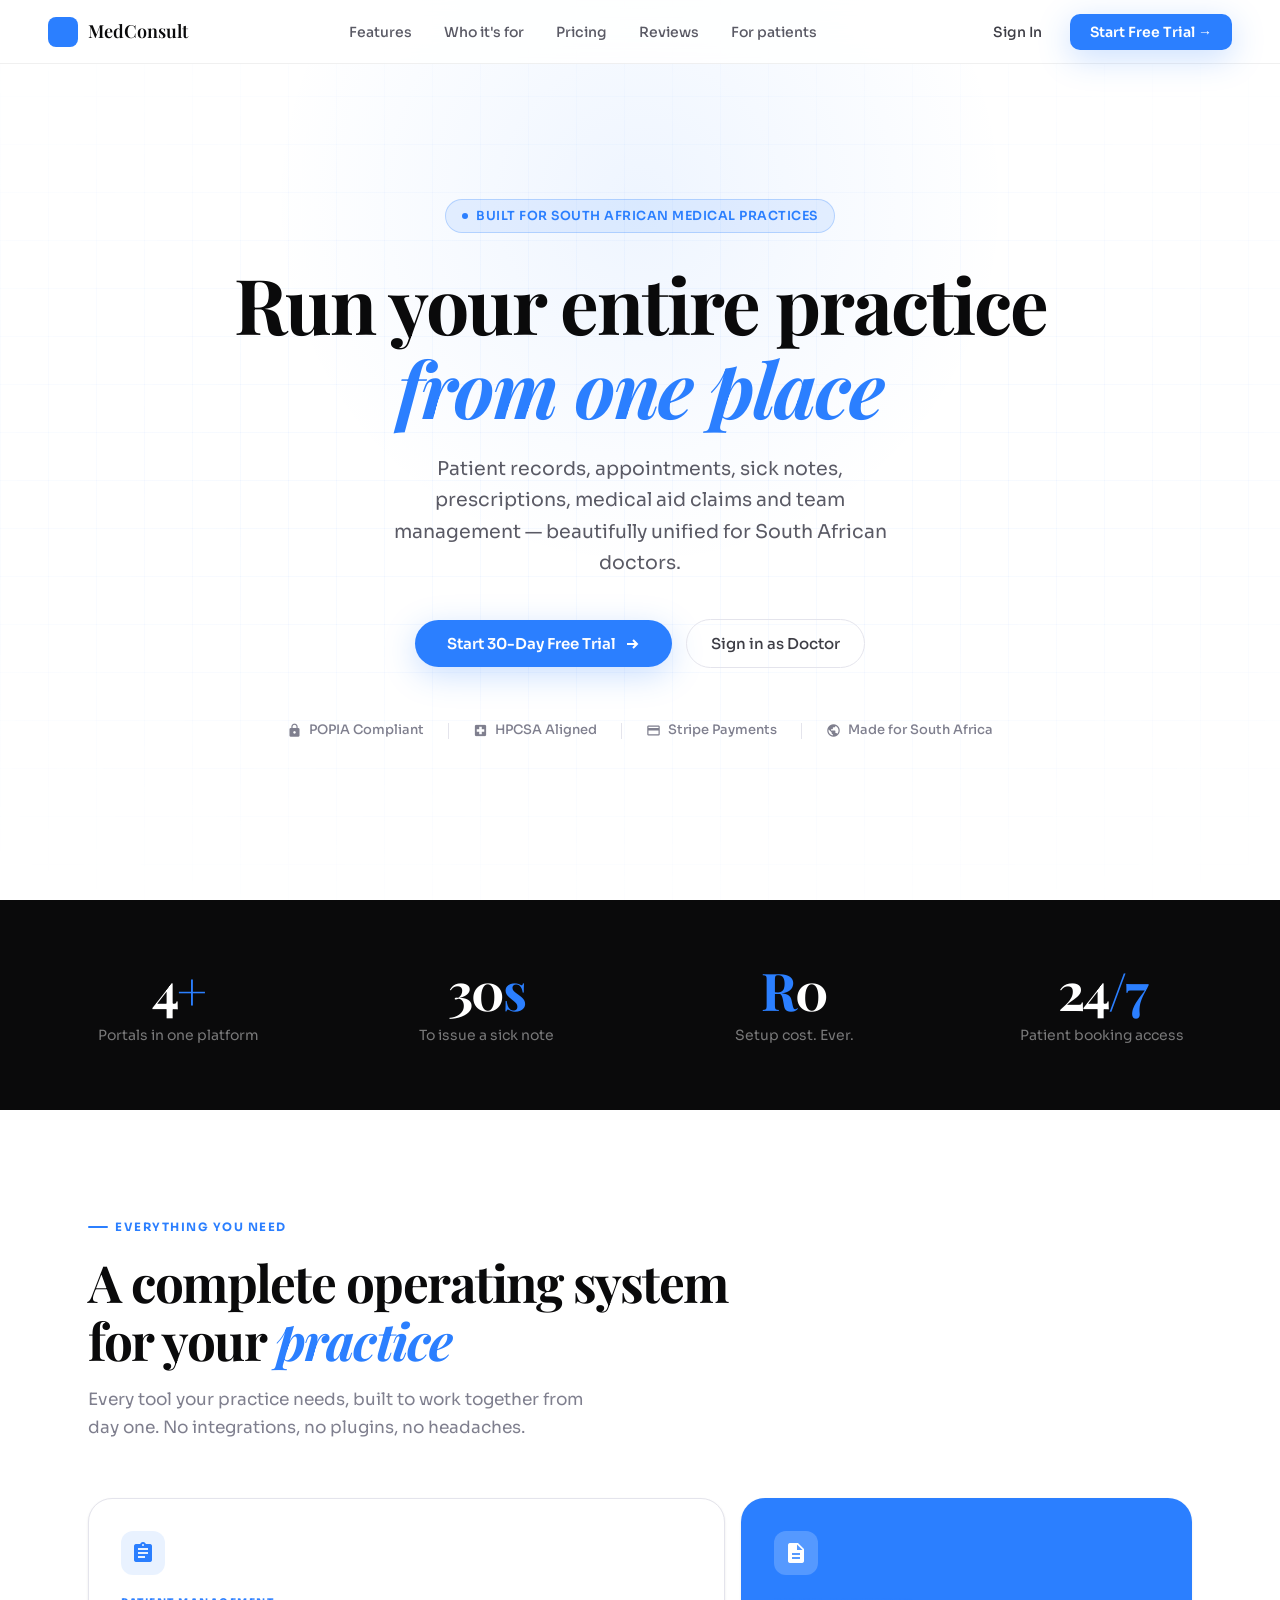
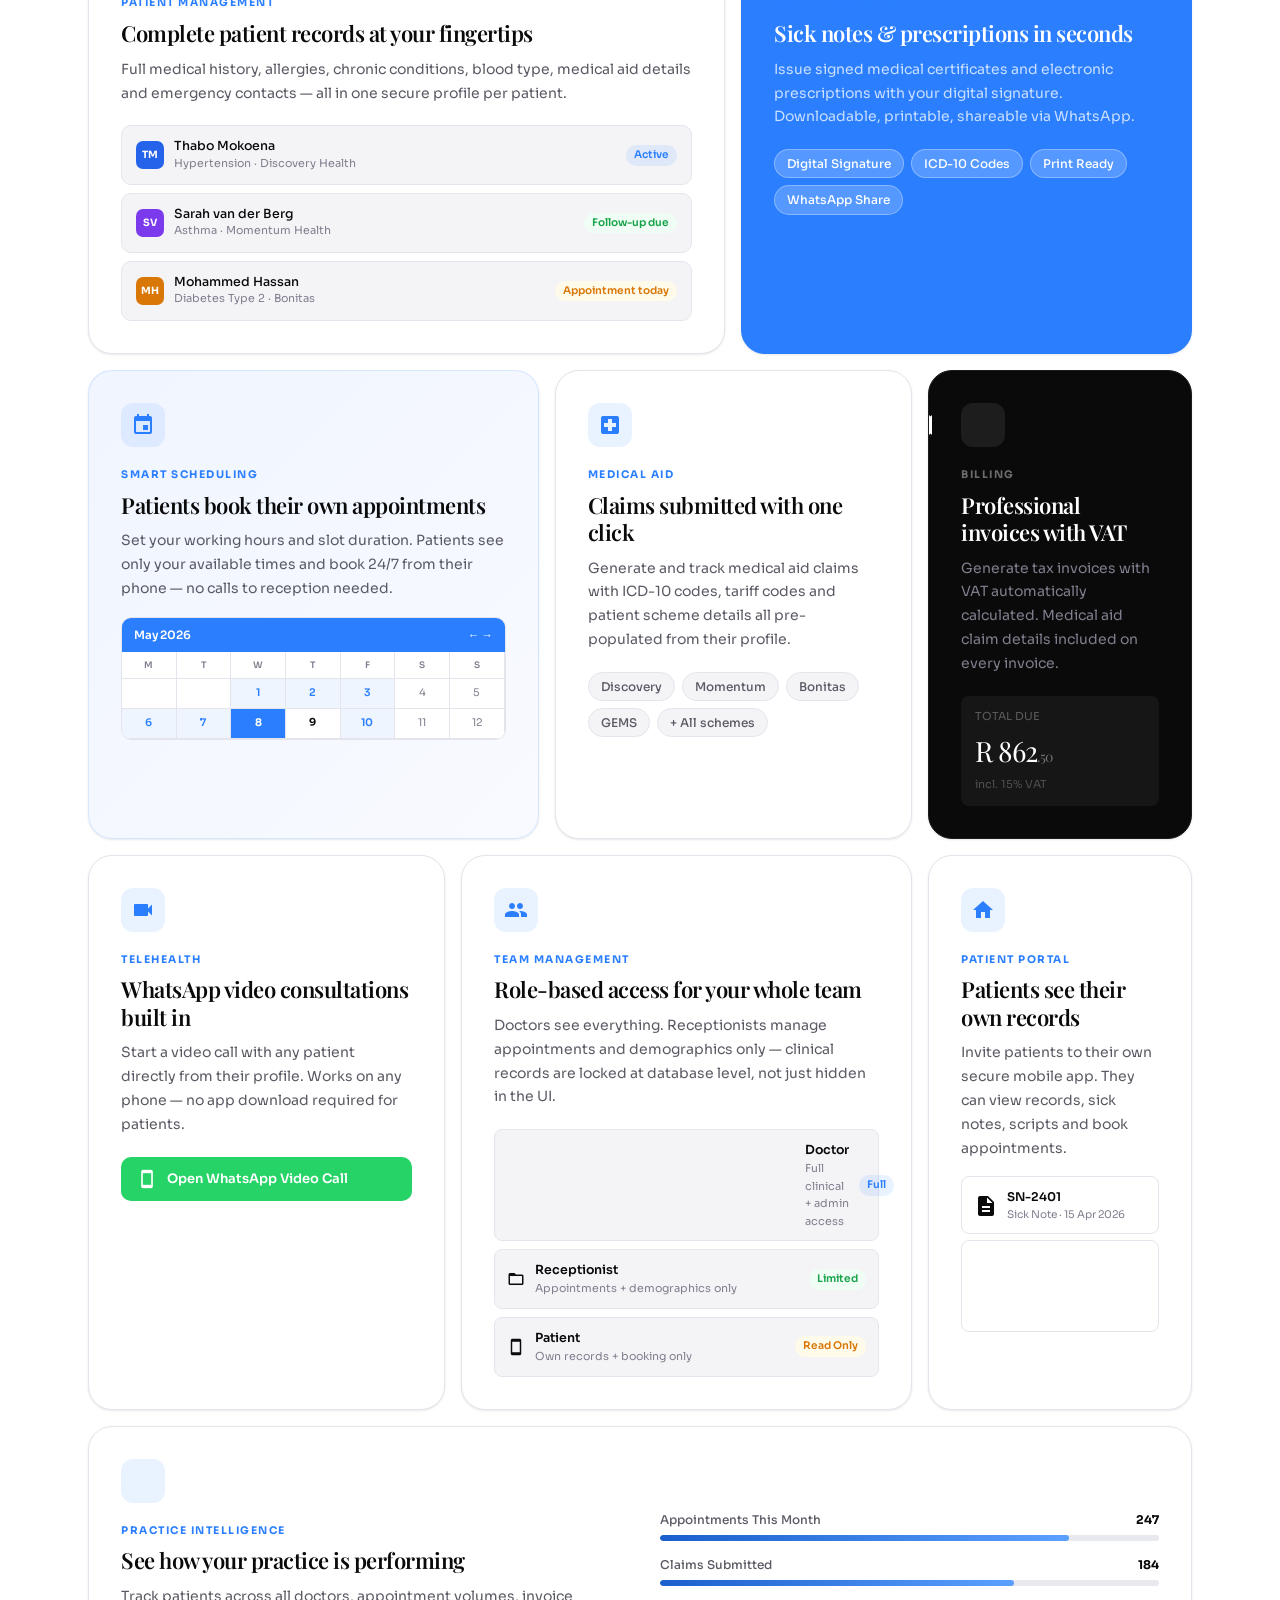
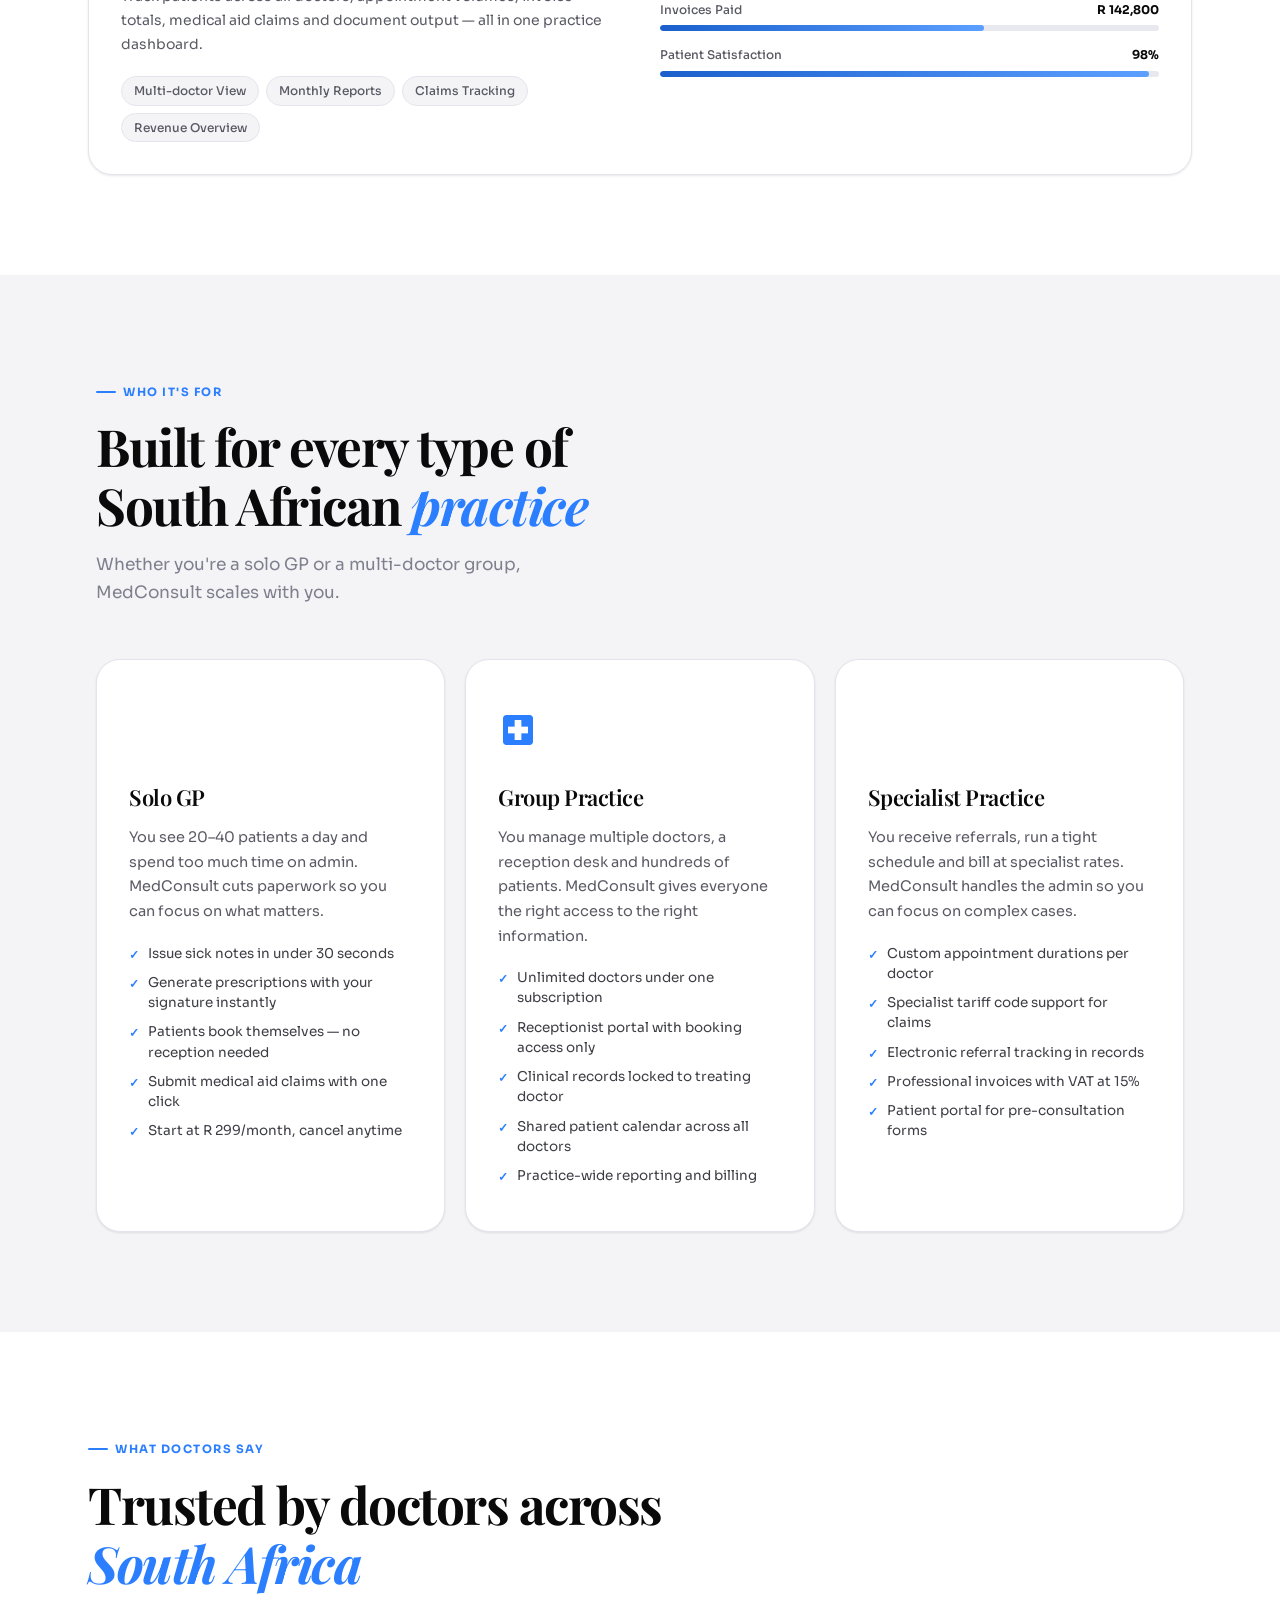
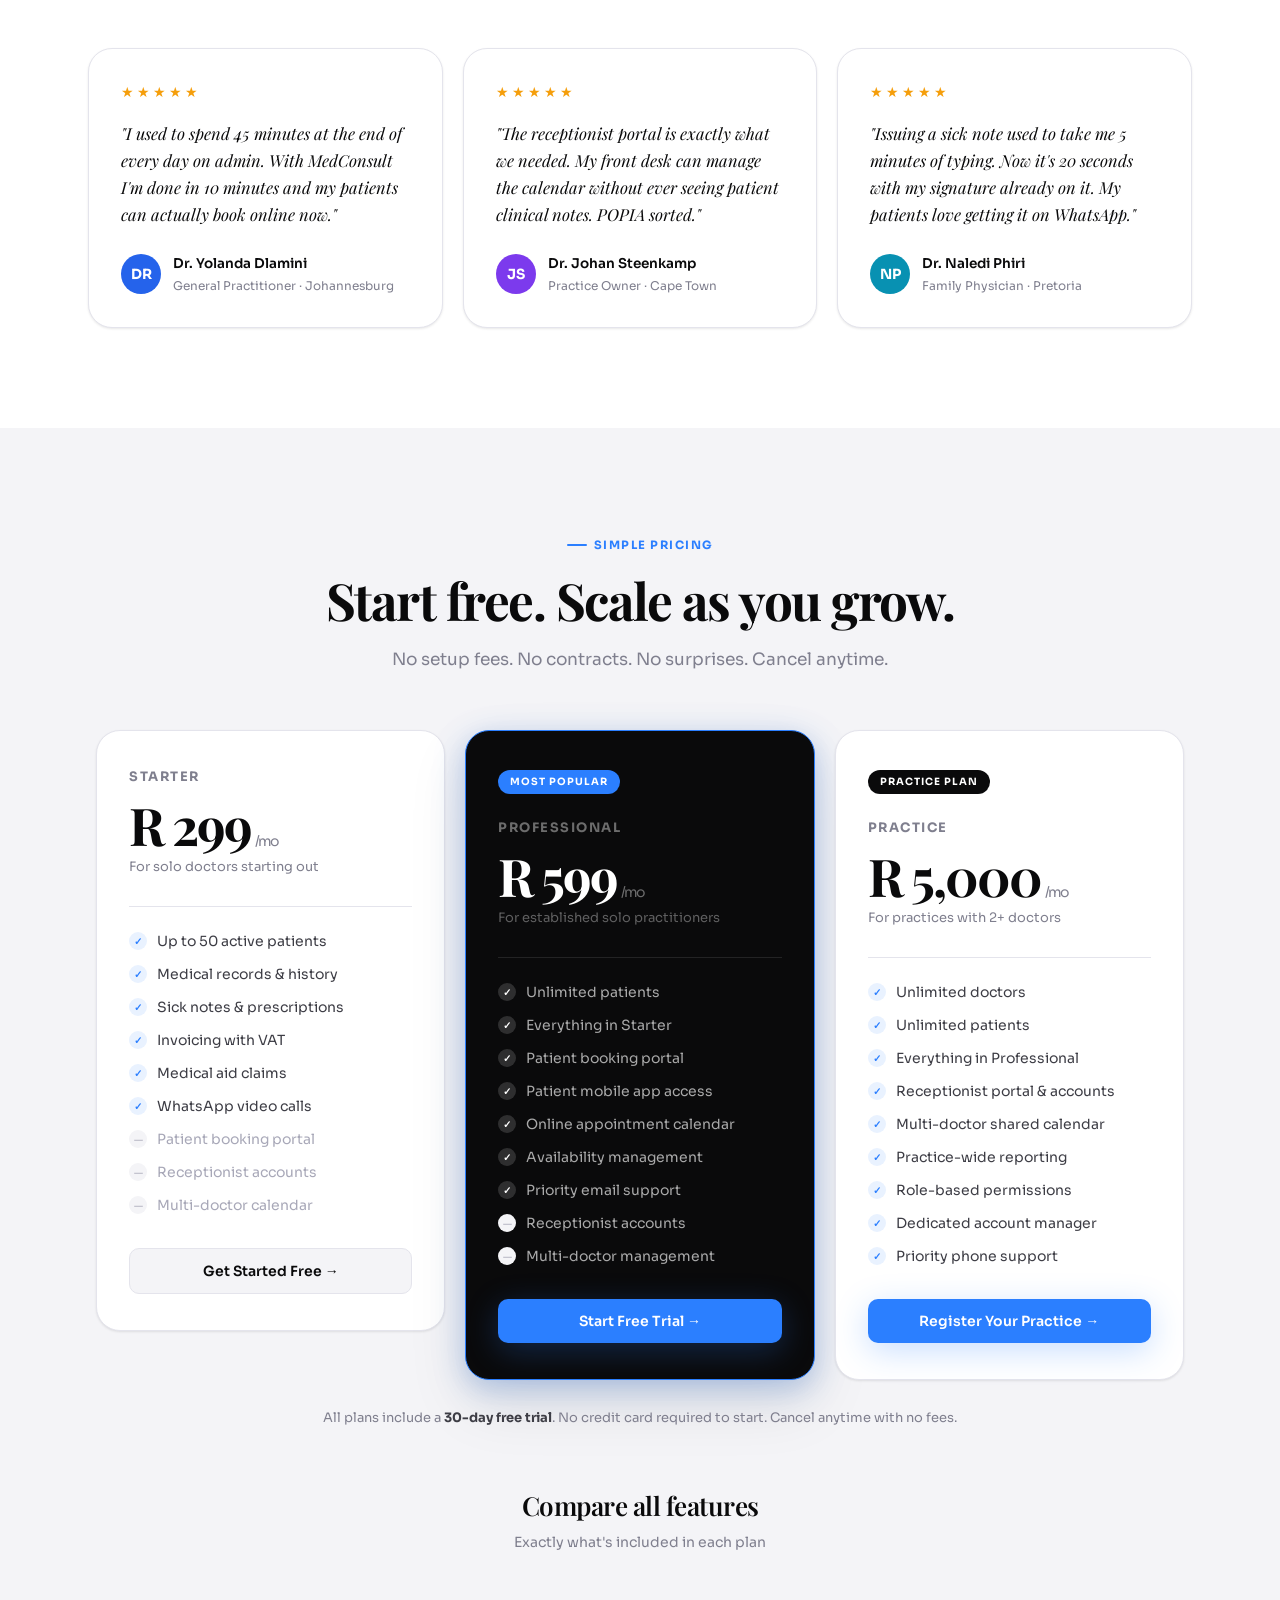
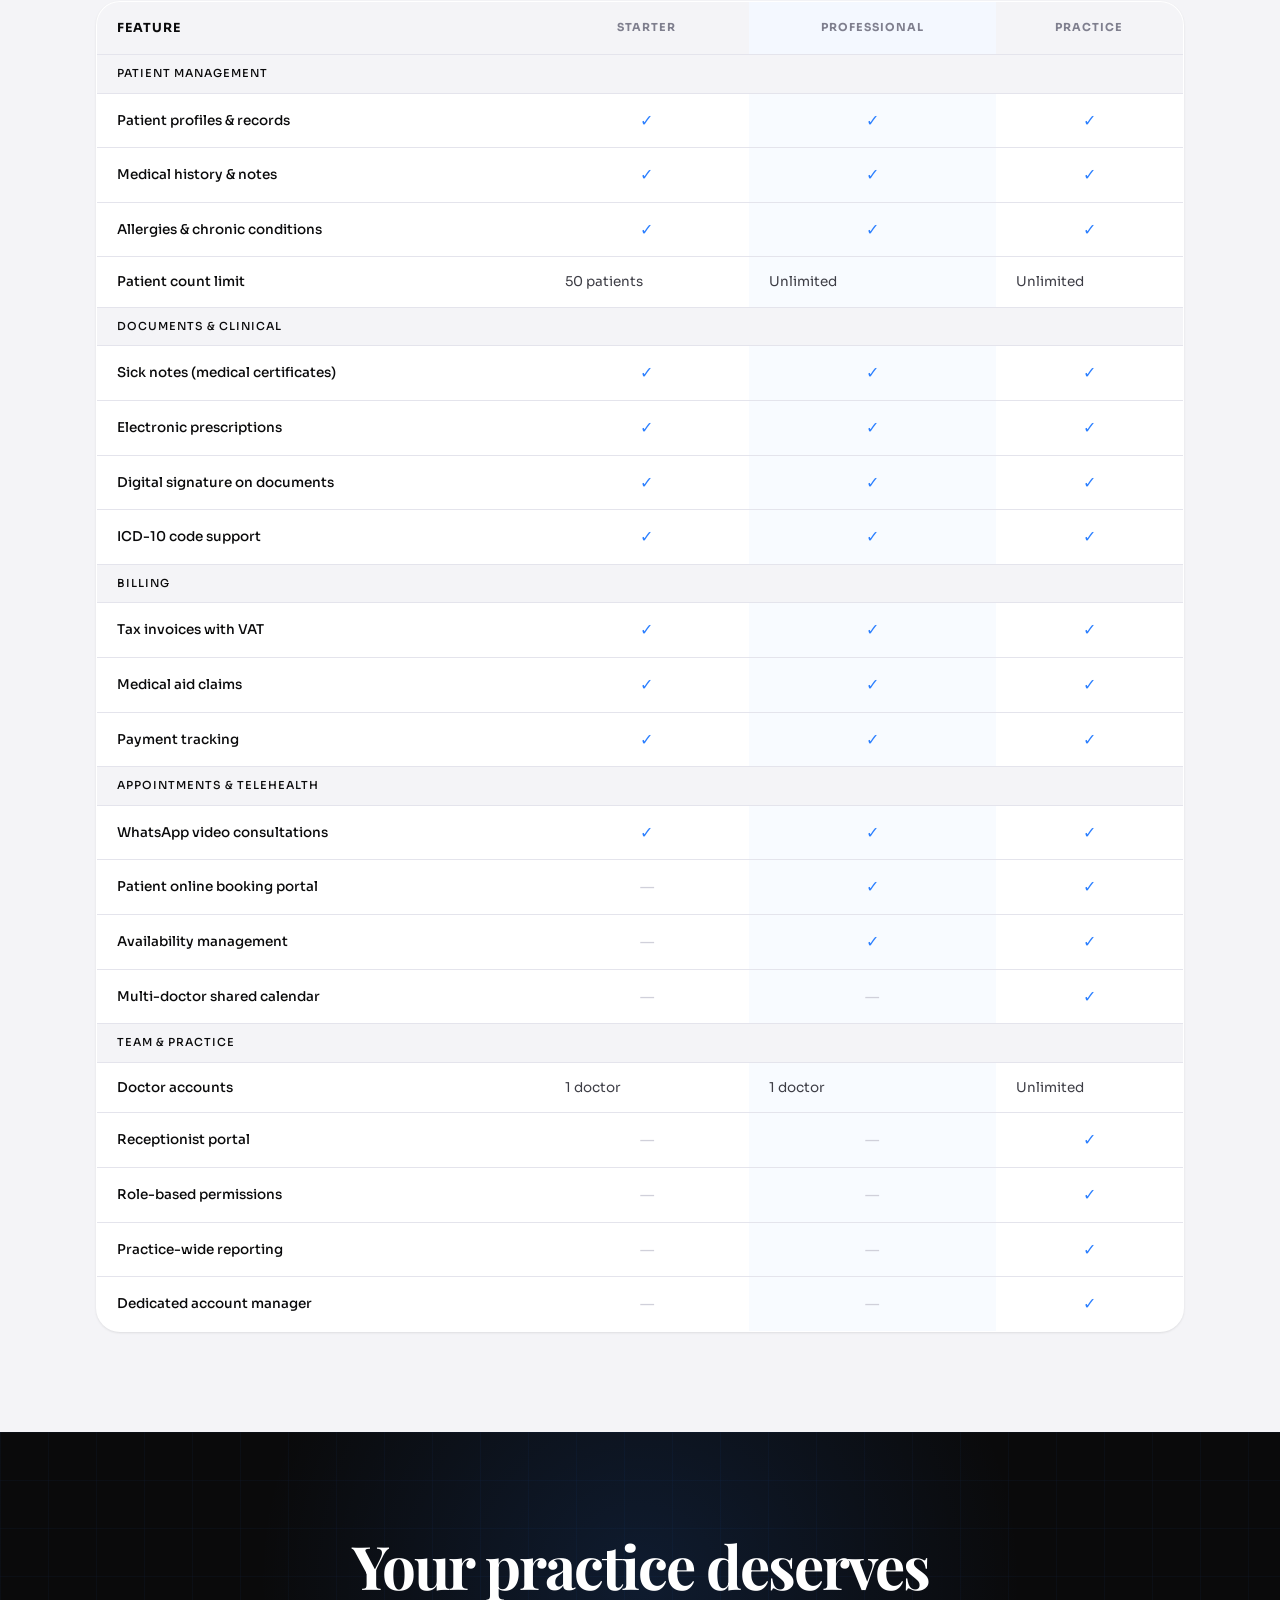
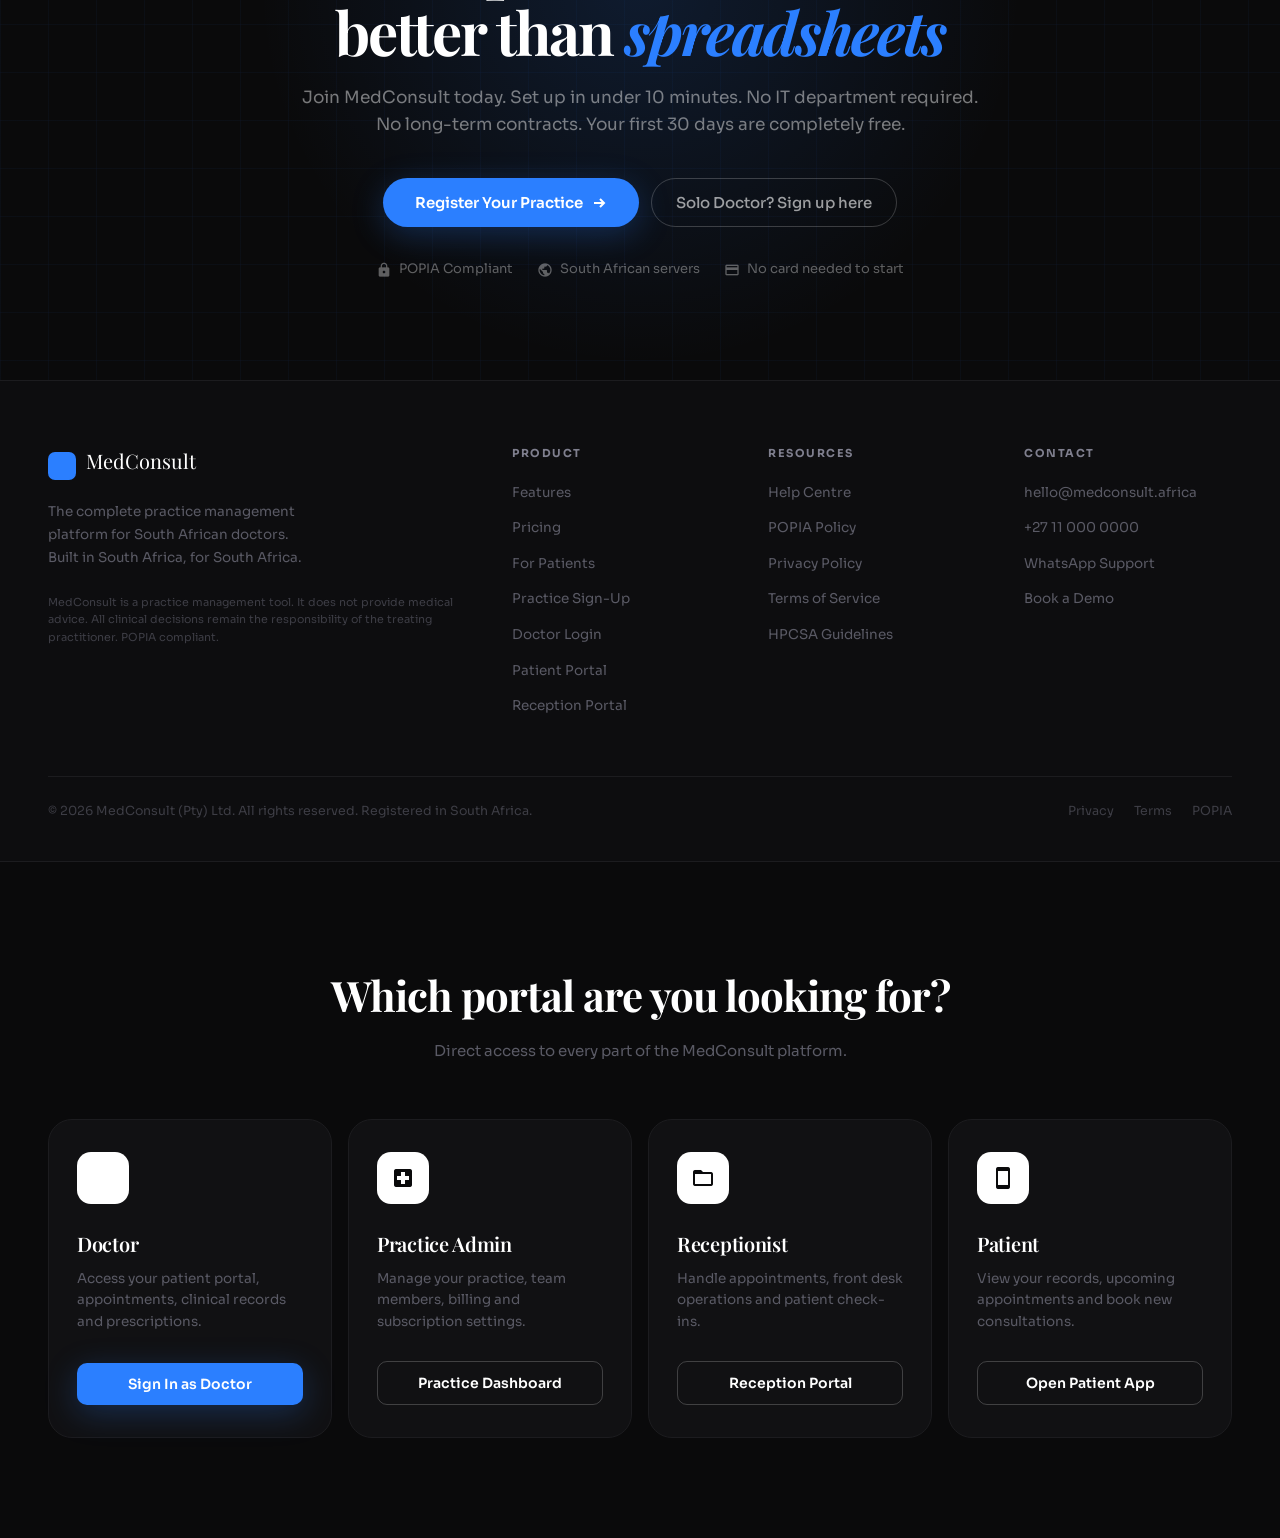
==== commit cd3ce47e: "Integrate Stripe for practice subscriptions, replacing decorative PayFast practice.html's trial sign" ====
--- a/index.html
+++ b/index.html
@@ -301,7 +301,7 @@
     <div class="hero-trust-divider"></div>
     <div class="hero-trust-item"><span class="material-icons">local_hospital</span> HPCSA Aligned</div>
     <div class="hero-trust-divider"></div>
-    <div class="hero-trust-item"><span class="material-icons">credit_card</span> PayFast Payments</div>
+    <div class="hero-trust-item"><span class="material-icons">credit_card</span> Stripe Payments</div>
     <div class="hero-trust-divider"></div>
     <div class="hero-trust-item"><span class="material-icons">public</span> Made for South Africa</div>
   </div>
@@ -436,7 +436,7 @@
       <div class="persona-emoji"><span class="material-icons">medical_services</span></div>
       <div class="persona-title">Solo GP</div>
       <div class="persona-desc">You see 20–40 patients a day and spend too much time on admin. MedConsult cuts paperwork so you can focus on what matters.</div>
-      <ul class="persona-points"><li>Issue sick notes in under 30 seconds</li><li>Generate prescriptions with your signature instantly</li><li>Patients book themselves — no reception needed</li><li>Submit medical aid claims with one click</li><li>Start at R 149/month, cancel anytime</li></ul>
+      <ul class="persona-points"><li>Issue sick notes in under 30 seconds</li><li>Generate prescriptions with your signature instantly</li><li>Patients book themselves — no reception needed</li><li>Submit medical aid claims with one click</li><li>Start at R 299/month, cancel anytime</li></ul>
     </div>
     <div class="persona-card reveal reveal-delay-1">
       <div class="persona-emoji"><span class="material-icons">local_hospital</span></div>
@@ -490,7 +490,7 @@
   <div class="pricing-grid">
     <div class="pricing-card reveal">
       <div class="pricing-name">Starter</div>
-      <div class="pricing-price">R 149<span class="pricing-price-sub">/mo</span></div>
+      <div class="pricing-price">R 299<span class="pricing-price-sub">/mo</span></div>
       <div class="pricing-period">For solo doctors starting out</div>
       <div class="pricing-divider"></div>
       <ul class="pricing-features">
@@ -509,7 +509,7 @@
     <div class="pricing-card featured reveal reveal-delay-1">
       <div class="pricing-badge">Most Popular</div>
       <div class="pricing-name">Professional</div>
-      <div class="pricing-price" style="color:white">R 299<span class="pricing-price-sub" style="color:rgba(255,255,255,.4)">/mo</span></div>
+      <div class="pricing-price" style="color:white">R 599<span class="pricing-price-sub" style="color:rgba(255,255,255,.4)">/mo</span></div>
       <div class="pricing-period">For established solo practitioners</div>
       <div class="pricing-divider"></div>
       <ul class="pricing-features">
@@ -528,7 +528,7 @@
     <div class="pricing-card reveal reveal-delay-2">
       <div class="pricing-badge" style="background:var(--black);color:white">Practice Plan</div>
       <div class="pricing-name">Practice</div>
-      <div class="pricing-price">R 999<span class="pricing-price-sub">/mo</span></div>
+      <div class="pricing-price">R 5,000<span class="pricing-price-sub">/mo</span></div>
       <div class="pricing-period">For practices with 2+ doctors</div>
       <div class="pricing-divider"></div>
       <ul class="pricing-features">
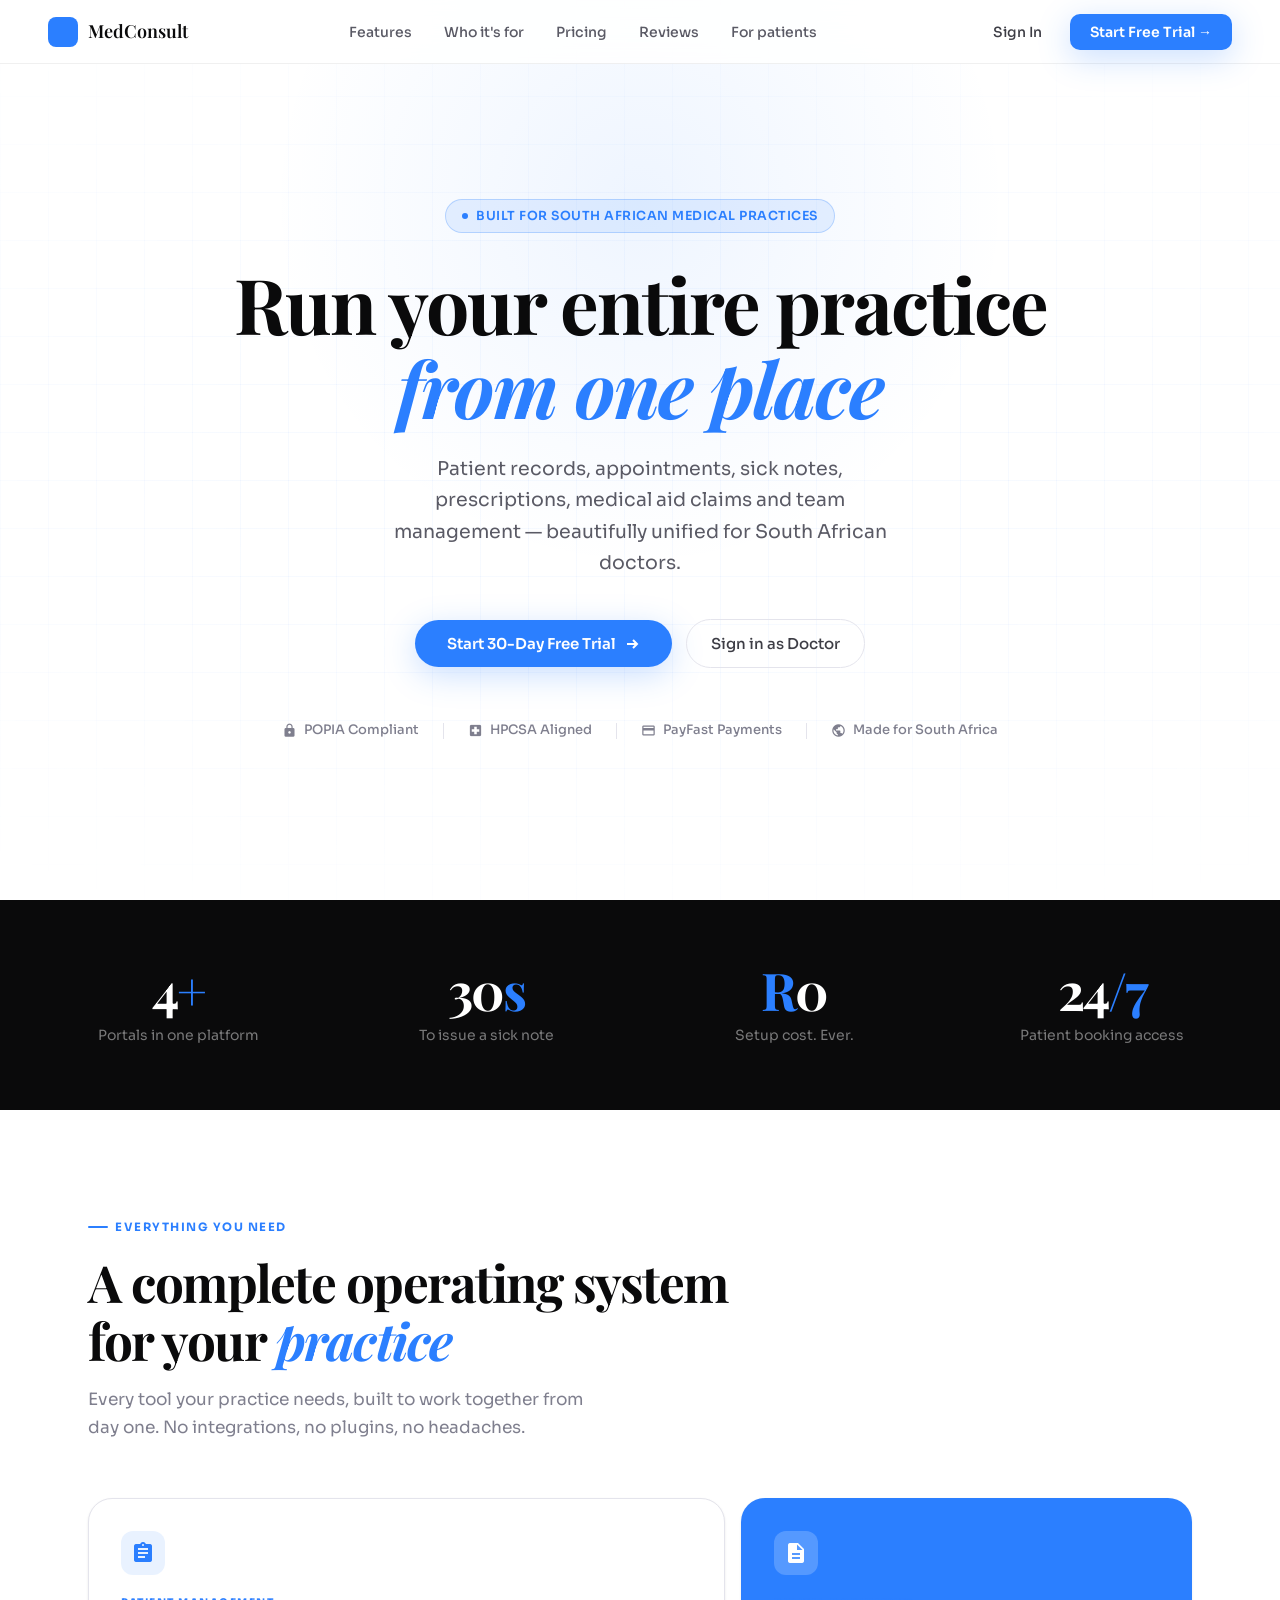
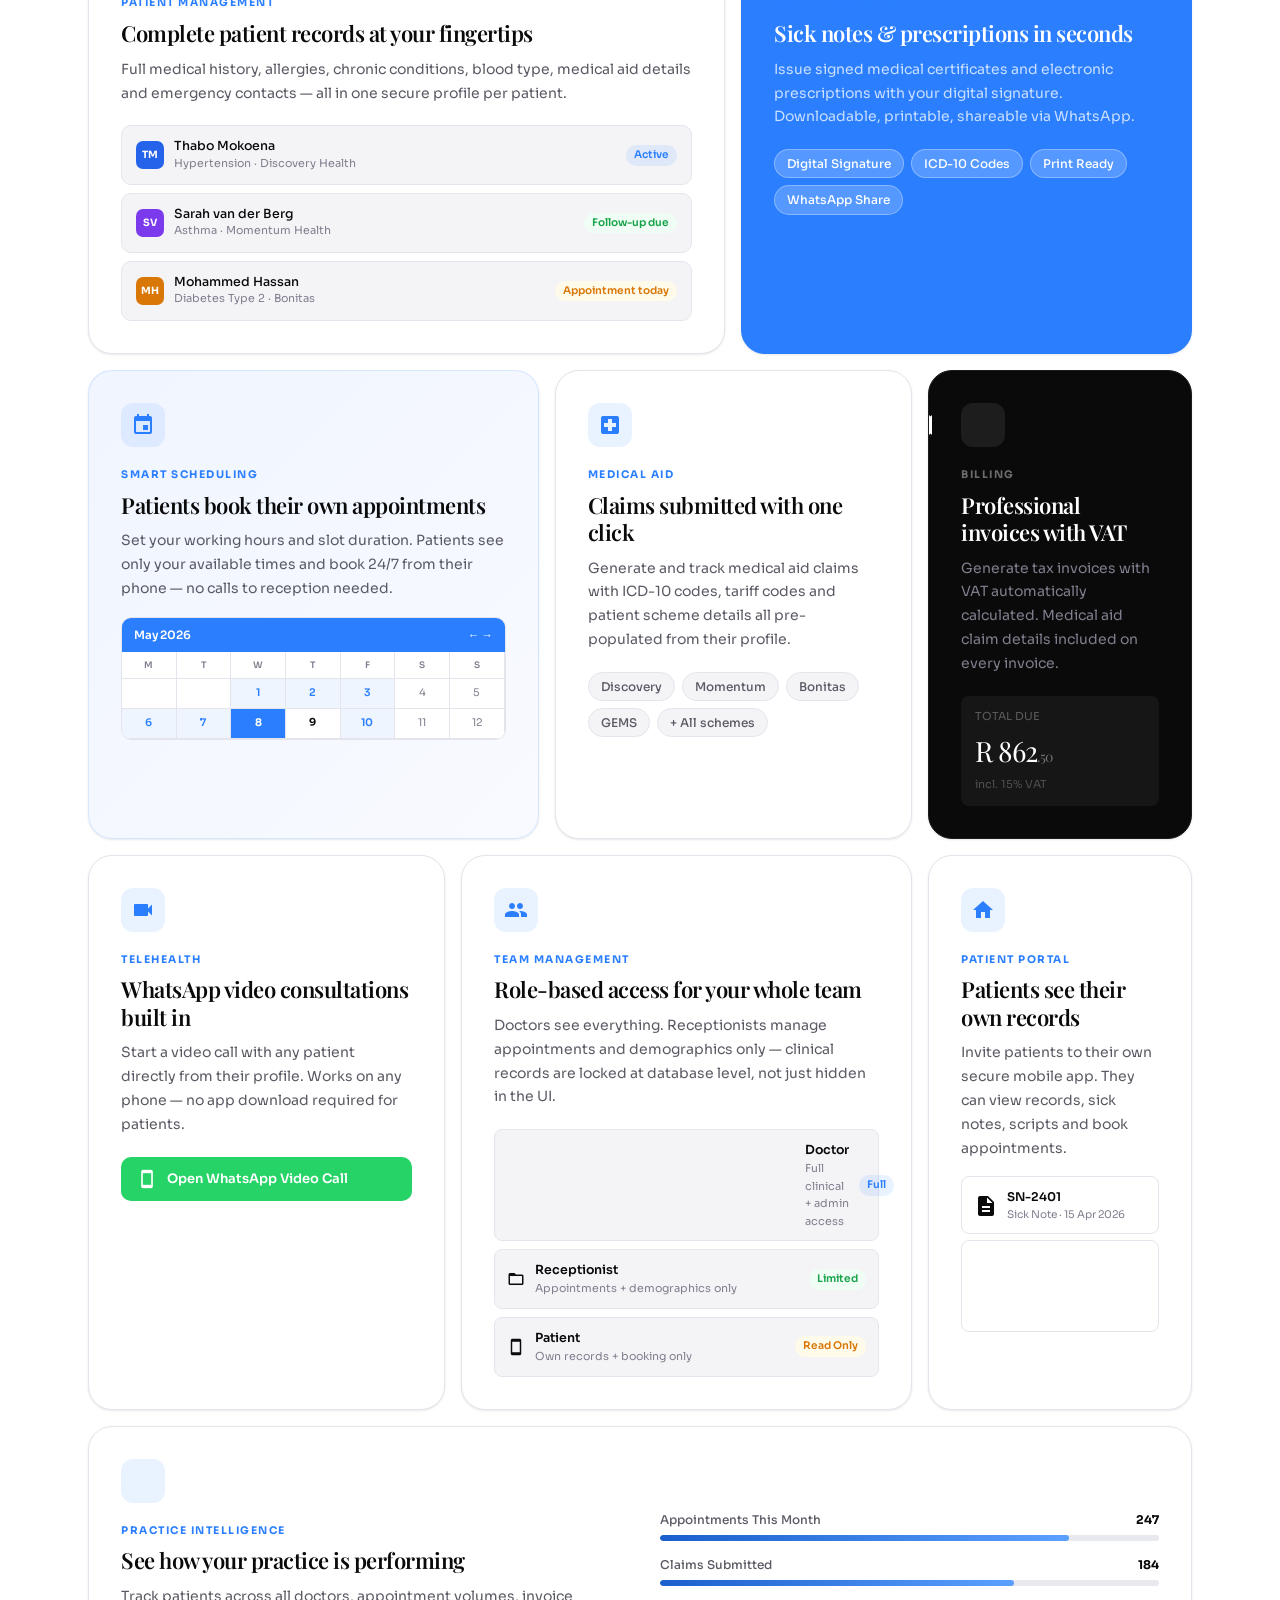
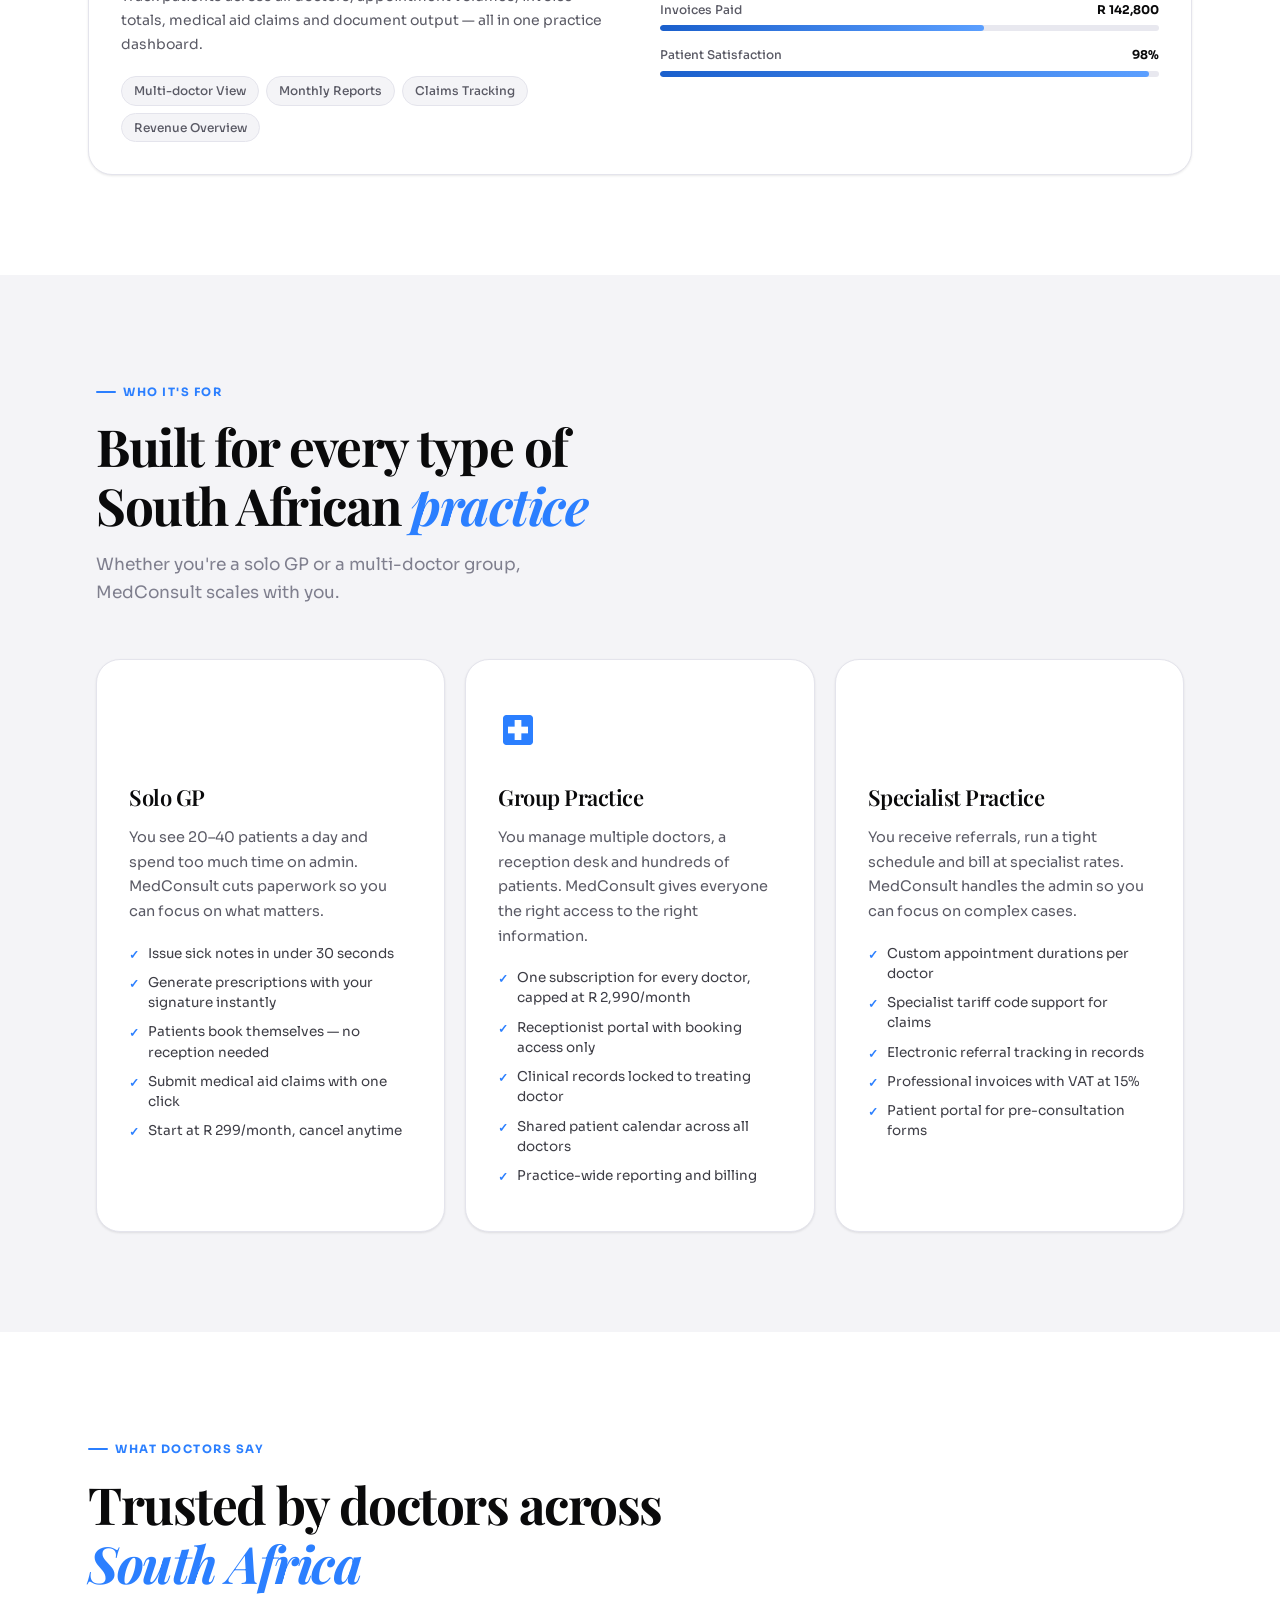
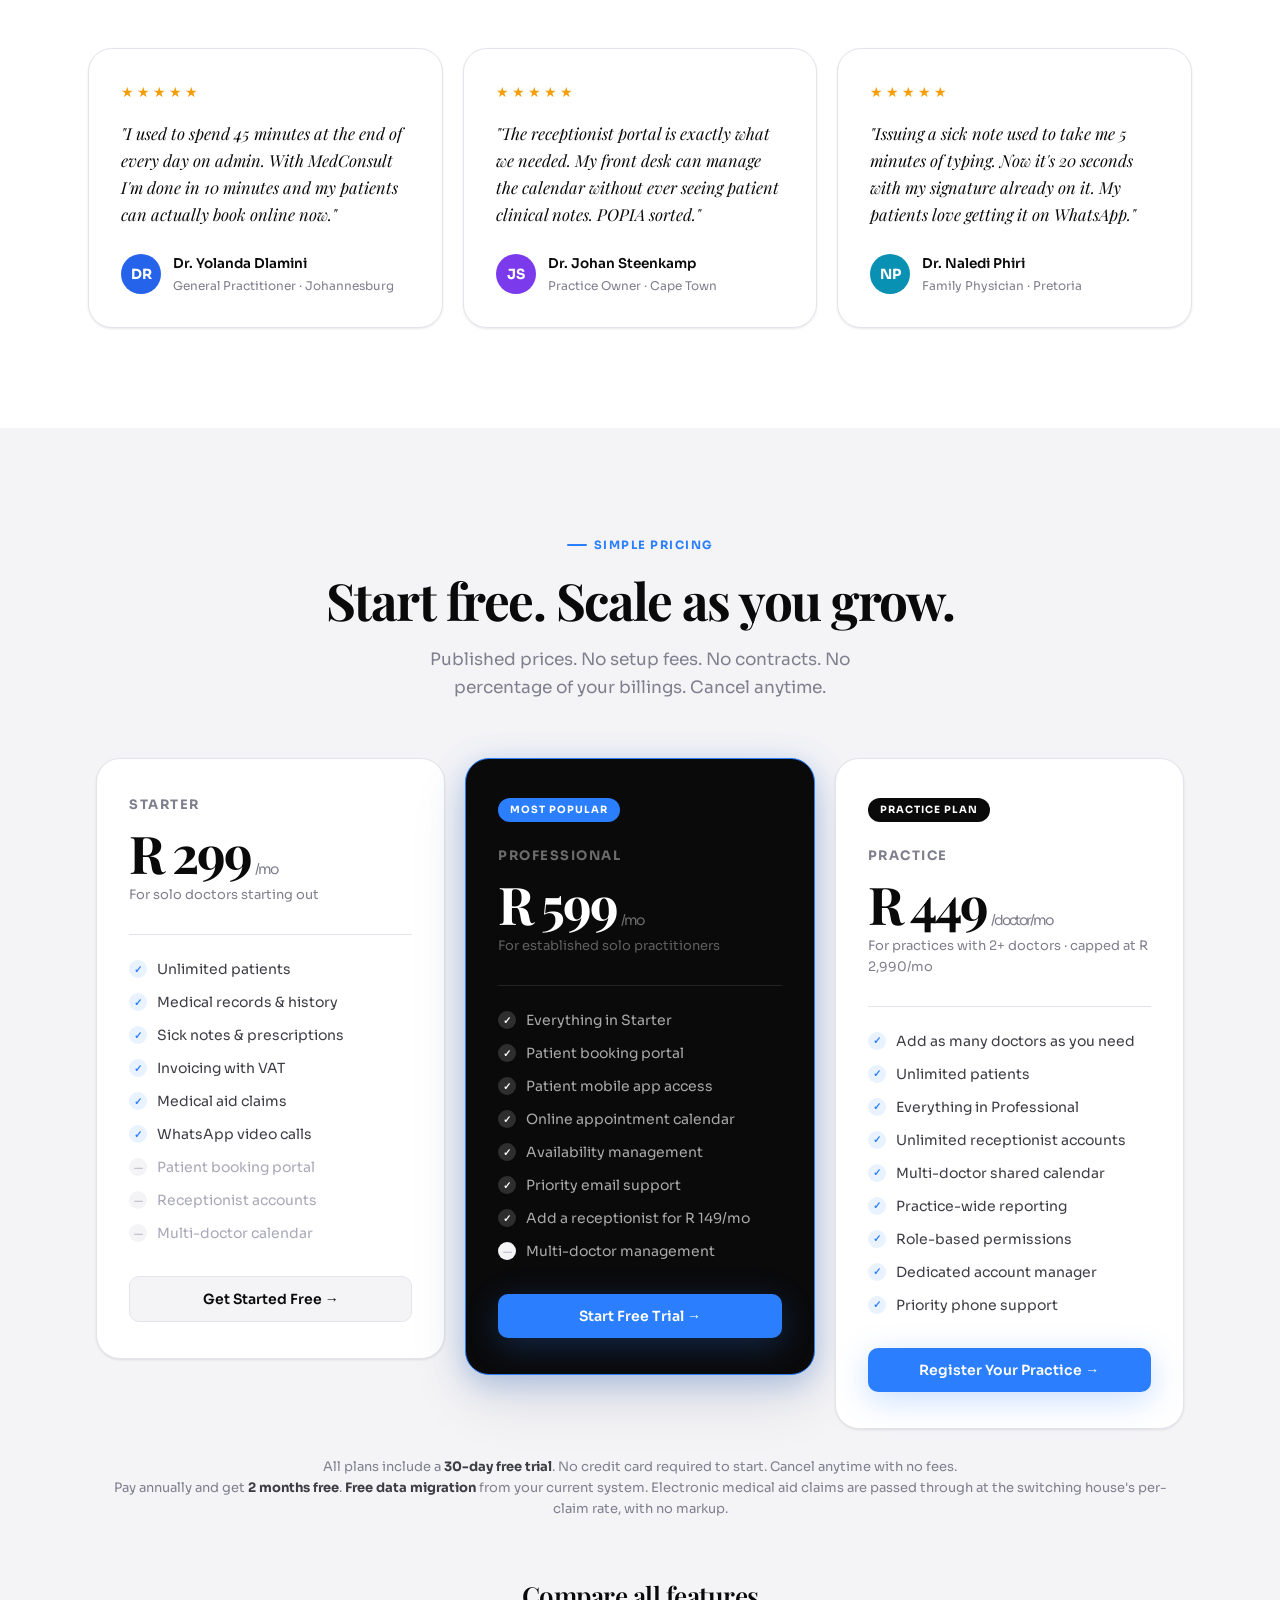
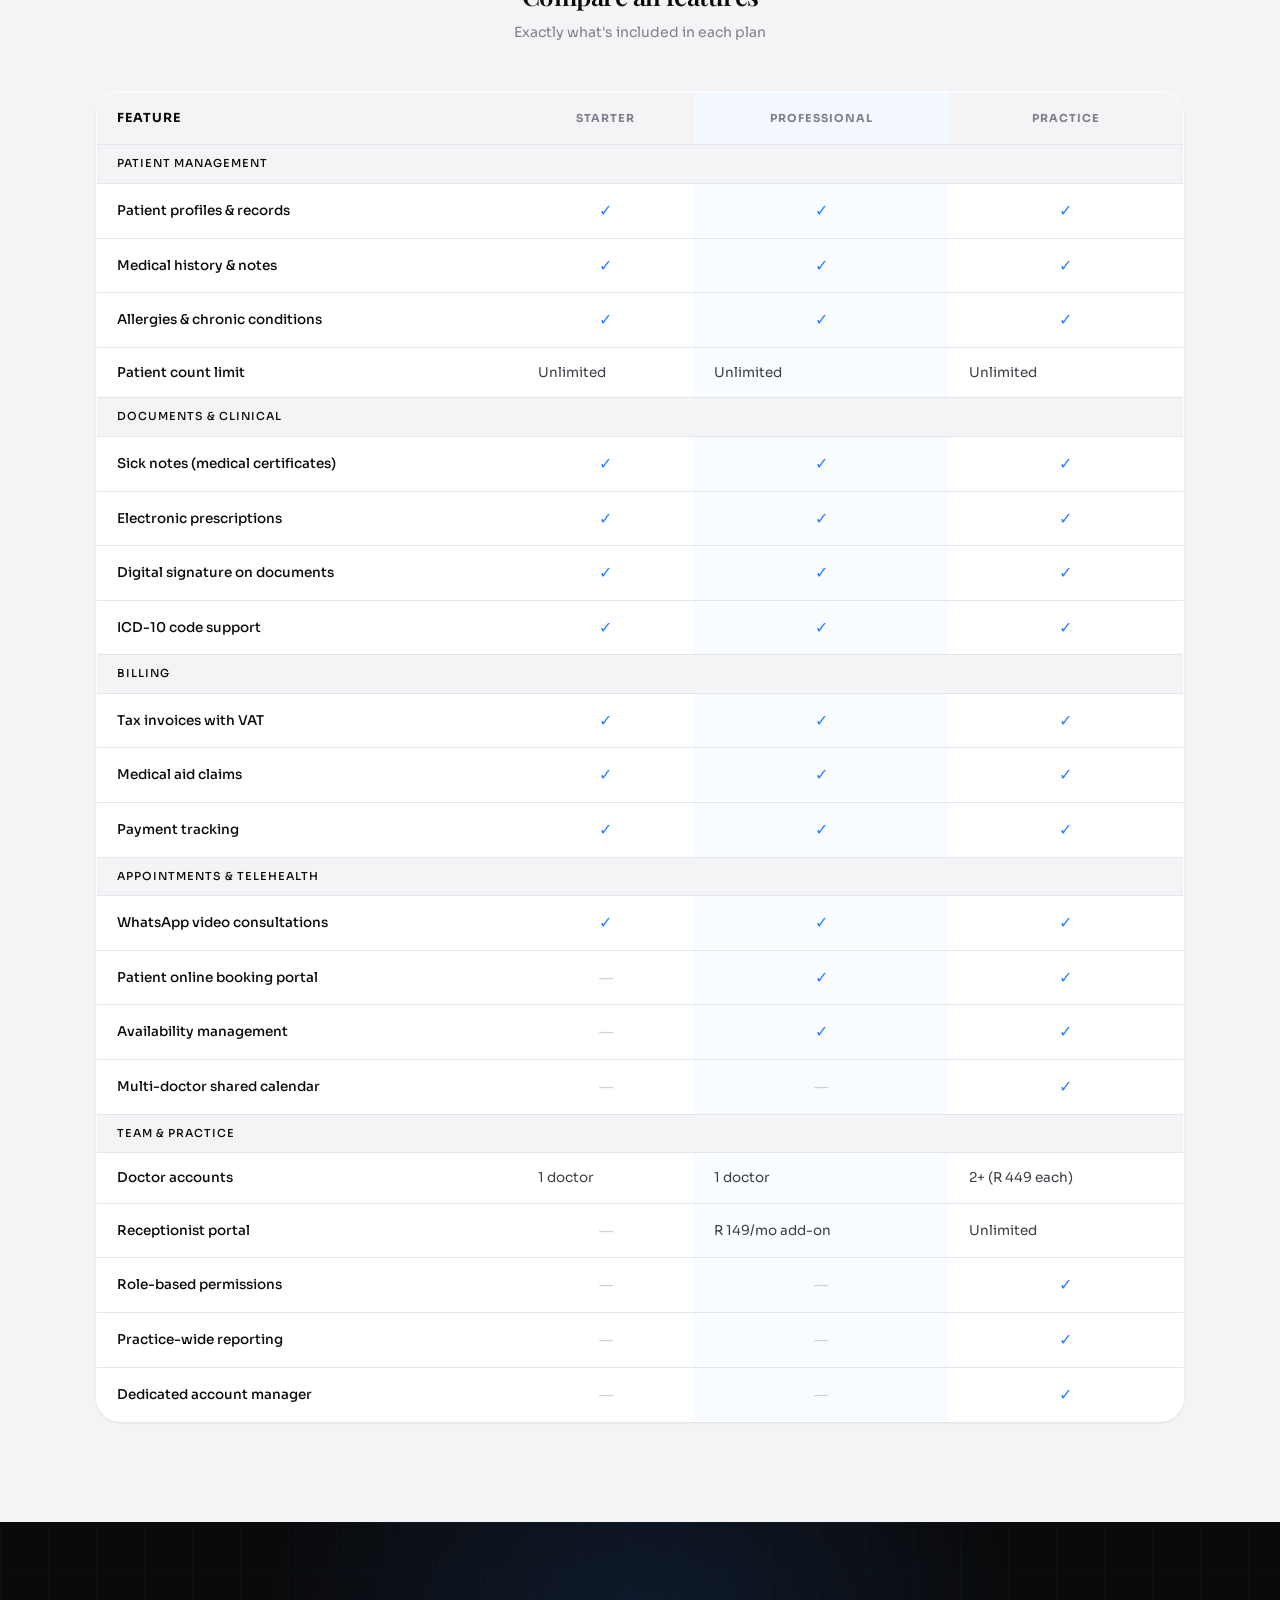
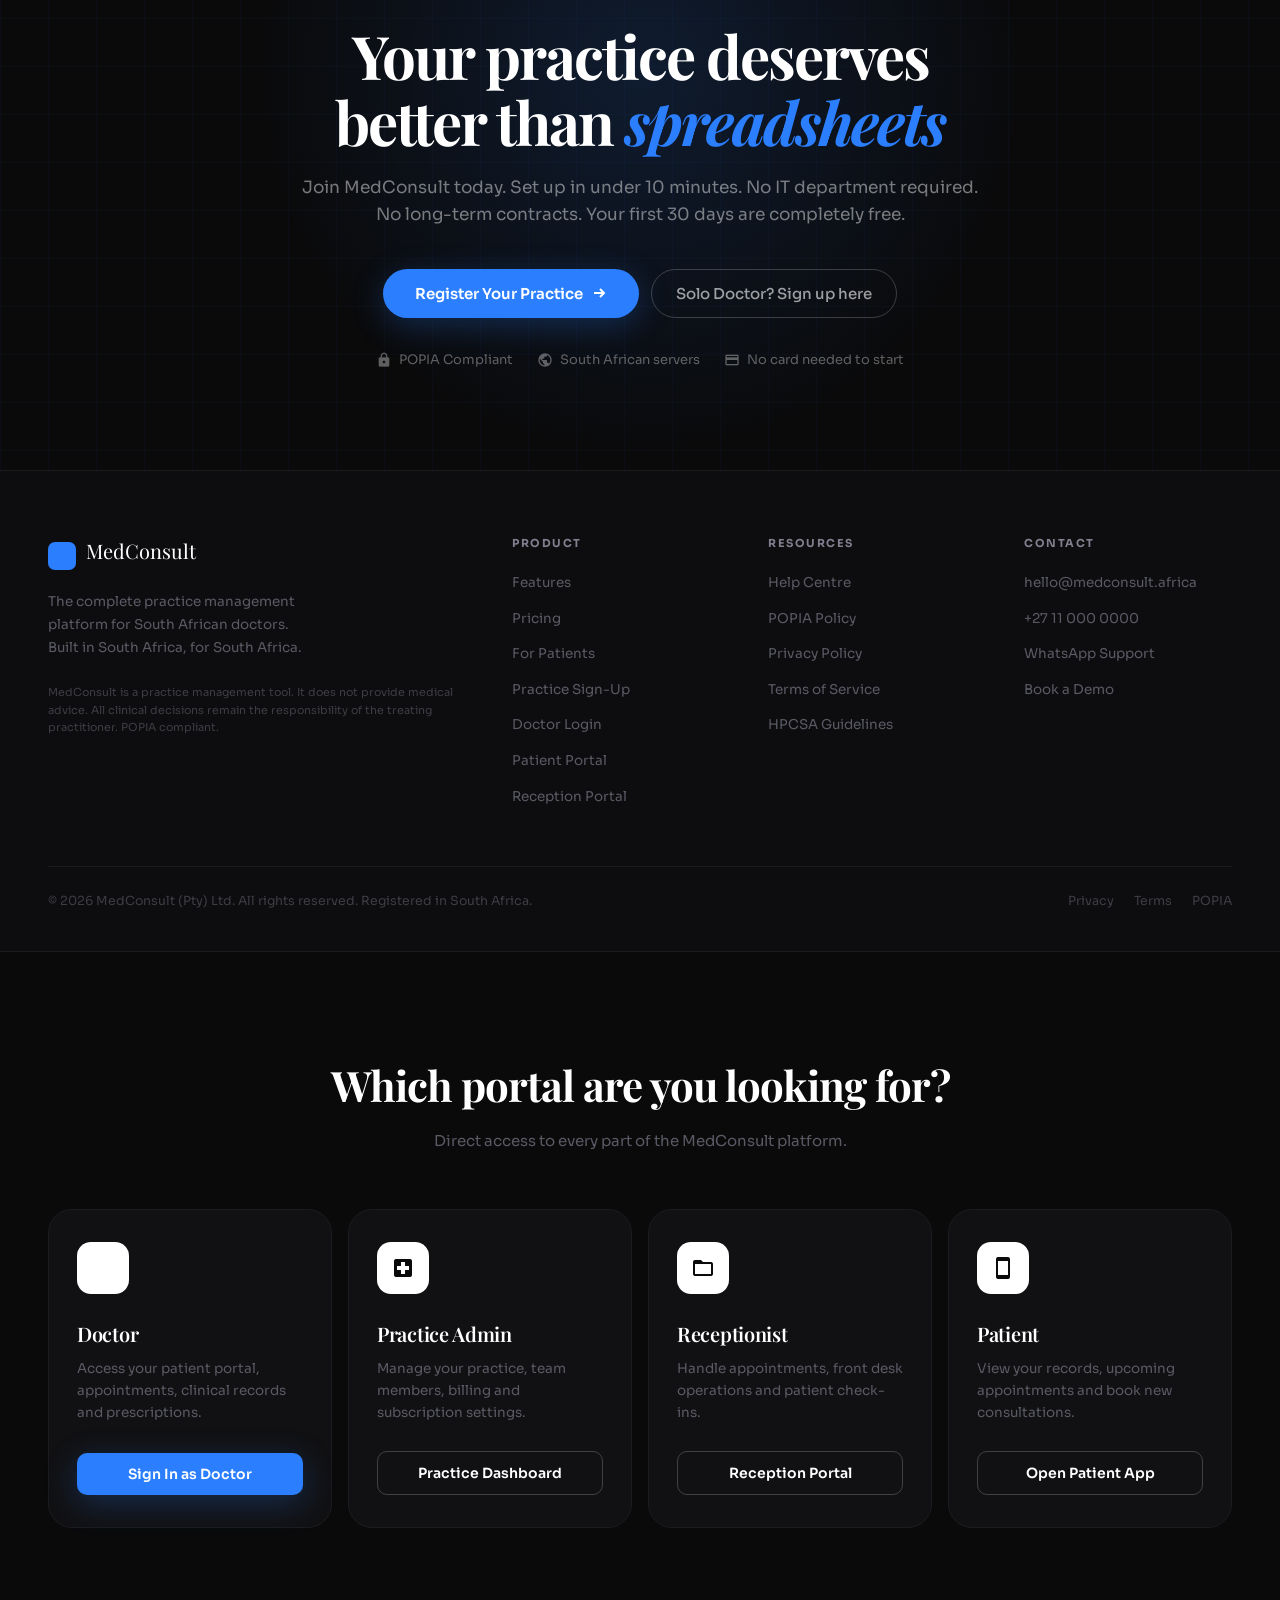
==== commit 1b4c3c9e: "Rework pricing to be competitive and consistent across the site - Starter: drop 50-patient cap (unli" ====
--- a/index.html
+++ b/index.html
@@ -301,7 +301,7 @@
     <div class="hero-trust-divider"></div>
     <div class="hero-trust-item"><span class="material-icons">local_hospital</span> HPCSA Aligned</div>
     <div class="hero-trust-divider"></div>
-    <div class="hero-trust-item"><span class="material-icons">credit_card</span> Stripe Payments</div>
+    <div class="hero-trust-item"><span class="material-icons">credit_card</span> PayFast Payments</div>
     <div class="hero-trust-divider"></div>
     <div class="hero-trust-item"><span class="material-icons">public</span> Made for South Africa</div>
   </div>
@@ -442,7 +442,7 @@
       <div class="persona-emoji"><span class="material-icons">local_hospital</span></div>
       <div class="persona-title">Group Practice</div>
       <div class="persona-desc">You manage multiple doctors, a reception desk and hundreds of patients. MedConsult gives everyone the right access to the right information.</div>
-      <ul class="persona-points"><li>Unlimited doctors under one subscription</li><li>Receptionist portal with booking access only</li><li>Clinical records locked to treating doctor</li><li>Shared patient calendar across all doctors</li><li>Practice-wide reporting and billing</li></ul>
+      <ul class="persona-points"><li>One subscription for every doctor, capped at R 2,990/month</li><li>Receptionist portal with booking access only</li><li>Clinical records locked to treating doctor</li><li>Shared patient calendar across all doctors</li><li>Practice-wide reporting and billing</li></ul>
     </div>
     <div class="persona-card reveal reveal-delay-2">
       <div class="persona-emoji"><span class="material-icons">medical_services</span></div>
@@ -485,7 +485,7 @@
   <div class="reveal" style="text-align:center">
     <div class="section-eyebrow" style="justify-content:center">Simple pricing</div>
     <h2 class="section-title">Start free. Scale as you grow.</h2>
-    <p class="section-subtitle" style="margin:0 auto">No setup fees. No contracts. No surprises. Cancel anytime.</p>
+    <p class="section-subtitle" style="margin:0 auto">Published prices. No setup fees. No contracts. No percentage of your billings. Cancel anytime.</p>
   </div>
   <div class="pricing-grid">
     <div class="pricing-card reveal">
@@ -494,7 +494,7 @@
       <div class="pricing-period">For solo doctors starting out</div>
       <div class="pricing-divider"></div>
       <ul class="pricing-features">
-        <li><span class="check">✓</span>Up to 50 active patients</li>
+        <li><span class="check">✓</span>Unlimited patients</li>
         <li><span class="check">✓</span>Medical records &amp; history</li>
         <li><span class="check">✓</span>Sick notes &amp; prescriptions</li>
         <li><span class="check">✓</span>Invoicing with VAT</li>
@@ -513,14 +513,13 @@
       <div class="pricing-period">For established solo practitioners</div>
       <div class="pricing-divider"></div>
       <ul class="pricing-features">
-        <li><span class="check">✓</span>Unlimited patients</li>
         <li><span class="check">✓</span>Everything in Starter</li>
         <li><span class="check">✓</span>Patient booking portal</li>
         <li><span class="check">✓</span>Patient mobile app access</li>
         <li><span class="check">✓</span>Online appointment calendar</li>
         <li><span class="check">✓</span>Availability management</li>
         <li><span class="check">✓</span>Priority email support</li>
-        <li class="dimmed"><span class="cross">—</span>Receptionist accounts</li>
+        <li><span class="check">✓</span>Add a receptionist for R 149/mo</li>
         <li class="dimmed"><span class="cross">—</span>Multi-doctor management</li>
       </ul>
       <button class="btn-pricing btn-pricing-primary" onclick="location.href='doctor.html'">Start Free Trial →</button>
@@ -528,14 +527,14 @@
     <div class="pricing-card reveal reveal-delay-2">
       <div class="pricing-badge" style="background:var(--black);color:white">Practice Plan</div>
       <div class="pricing-name">Practice</div>
-      <div class="pricing-price">R 5,000<span class="pricing-price-sub">/mo</span></div>
-      <div class="pricing-period">For practices with 2+ doctors</div>
+      <div class="pricing-price">R 449<span class="pricing-price-sub">/doctor/mo</span></div>
+      <div class="pricing-period">For practices with 2+ doctors · capped at R 2,990/mo</div>
       <div class="pricing-divider"></div>
       <ul class="pricing-features">
-        <li><span class="check">✓</span>Unlimited doctors</li>
+        <li><span class="check">✓</span>Add as many doctors as you need</li>
         <li><span class="check">✓</span>Unlimited patients</li>
         <li><span class="check">✓</span>Everything in Professional</li>
-        <li><span class="check">✓</span>Receptionist portal &amp; accounts</li>
+        <li><span class="check">✓</span>Unlimited receptionist accounts</li>
         <li><span class="check">✓</span>Multi-doctor shared calendar</li>
         <li><span class="check">✓</span>Practice-wide reporting</li>
         <li><span class="check">✓</span>Role-based permissions</li>
@@ -545,7 +544,7 @@
       <button class="btn-pricing btn-pricing-primary" onclick="location.href='practice.html'">Register Your Practice →</button>
     </div>
   </div>
-  <p class="pricing-trial-note reveal">All plans include a <strong>30-day free trial</strong>. No credit card required to start. Cancel anytime with no fees.</p>
+  <p class="pricing-trial-note reveal">All plans include a <strong>30-day free trial</strong>. No credit card required to start. Cancel anytime with no fees.<br>Pay annually and get <strong>2 months free</strong>. <strong>Free data migration</strong> from your current system. Electronic medical aid claims are passed through at the switching house's per-claim rate, with no markup.</p>
   <div class="reveal" style="margin-top:56px;text-align:center">
     <h3 style="font-family:'Playfair Display',serif;font-size:26px;font-weight:600;letter-spacing:-0.5px;margin-bottom:4px">Compare all features</h3>
     <p style="font-size:14px;color:var(--grey-400)">Exactly what's included in each plan</p>
@@ -557,7 +556,7 @@
       <tr><td>Patient profiles &amp; records</td><td class="yes">✓</td><td class="yes highlight-col">✓</td><td class="yes">✓</td></tr>
       <tr><td>Medical history &amp; notes</td><td class="yes">✓</td><td class="yes highlight-col">✓</td><td class="yes">✓</td></tr>
       <tr><td>Allergies &amp; chronic conditions</td><td class="yes">✓</td><td class="yes highlight-col">✓</td><td class="yes">✓</td></tr>
-      <tr><td>Patient count limit</td><td>50 patients</td><td class="highlight-col">Unlimited</td><td>Unlimited</td></tr>
+      <tr><td>Patient count limit</td><td>Unlimited</td><td class="highlight-col">Unlimited</td><td>Unlimited</td></tr>
       <tr class="compare-section"><td colspan="4">Documents &amp; Clinical</td></tr>
       <tr><td>Sick notes (medical certificates)</td><td class="yes">✓</td><td class="yes highlight-col">✓</td><td class="yes">✓</td></tr>
       <tr><td>Electronic prescriptions</td><td class="yes">✓</td><td class="yes highlight-col">✓</td><td class="yes">✓</td></tr>
@@ -573,8 +572,8 @@
       <tr><td>Availability management</td><td class="no">—</td><td class="yes highlight-col">✓</td><td class="yes">✓</td></tr>
       <tr><td>Multi-doctor shared calendar</td><td class="no">—</td><td class="no highlight-col">—</td><td class="yes">✓</td></tr>
       <tr class="compare-section"><td colspan="4">Team &amp; Practice</td></tr>
-      <tr><td>Doctor accounts</td><td>1 doctor</td><td class="highlight-col">1 doctor</td><td>Unlimited</td></tr>
-      <tr><td>Receptionist portal</td><td class="no">—</td><td class="no highlight-col">—</td><td class="yes">✓</td></tr>
+      <tr><td>Doctor accounts</td><td>1 doctor</td><td class="highlight-col">1 doctor</td><td>2+ (R 449 each)</td></tr>
+      <tr><td>Receptionist portal</td><td class="no">—</td><td class="highlight-col">R 149/mo add-on</td><td>Unlimited</td></tr>
       <tr><td>Role-based permissions</td><td class="no">—</td><td class="no highlight-col">—</td><td class="yes">✓</td></tr>
       <tr><td>Practice-wide reporting</td><td class="no">—</td><td class="no highlight-col">—</td><td class="yes">✓</td></tr>
       <tr><td>Dedicated account manager</td><td class="no">—</td><td class="no highlight-col">—</td><td class="yes">✓</td></tr>
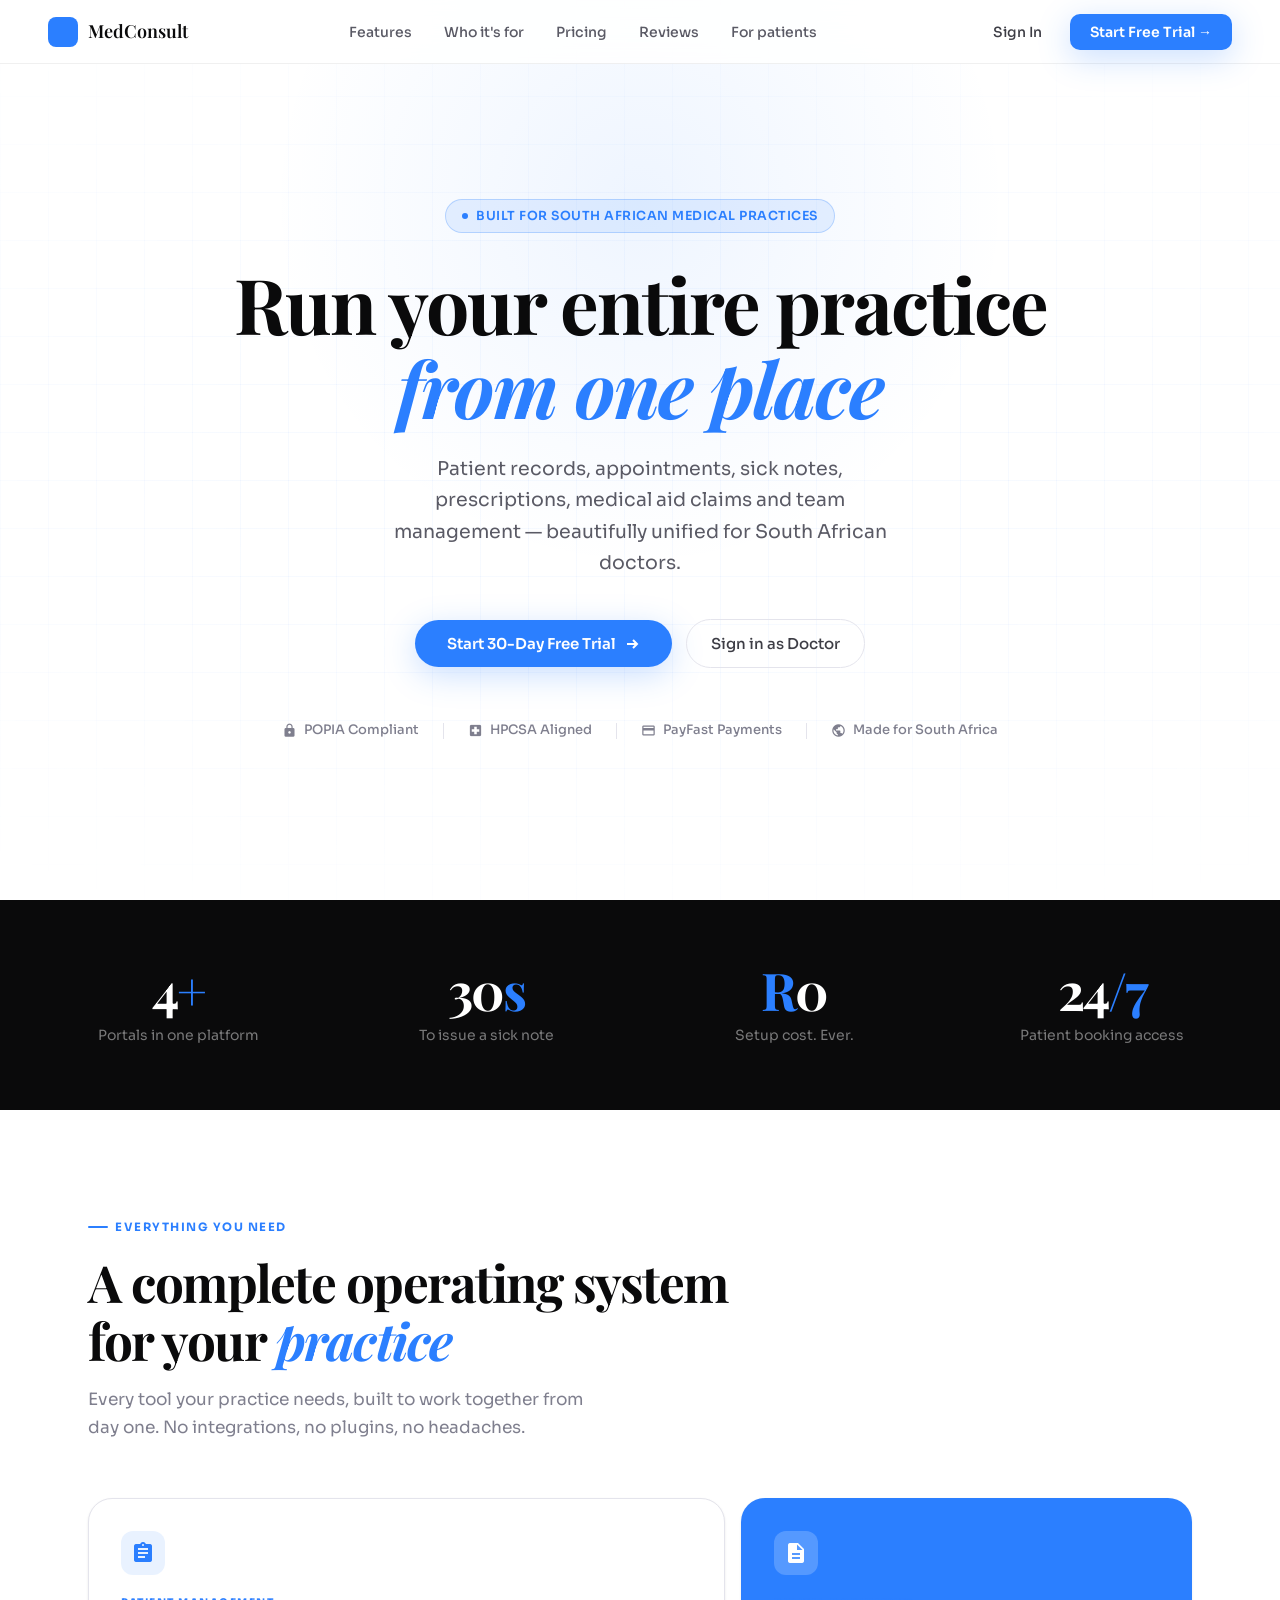
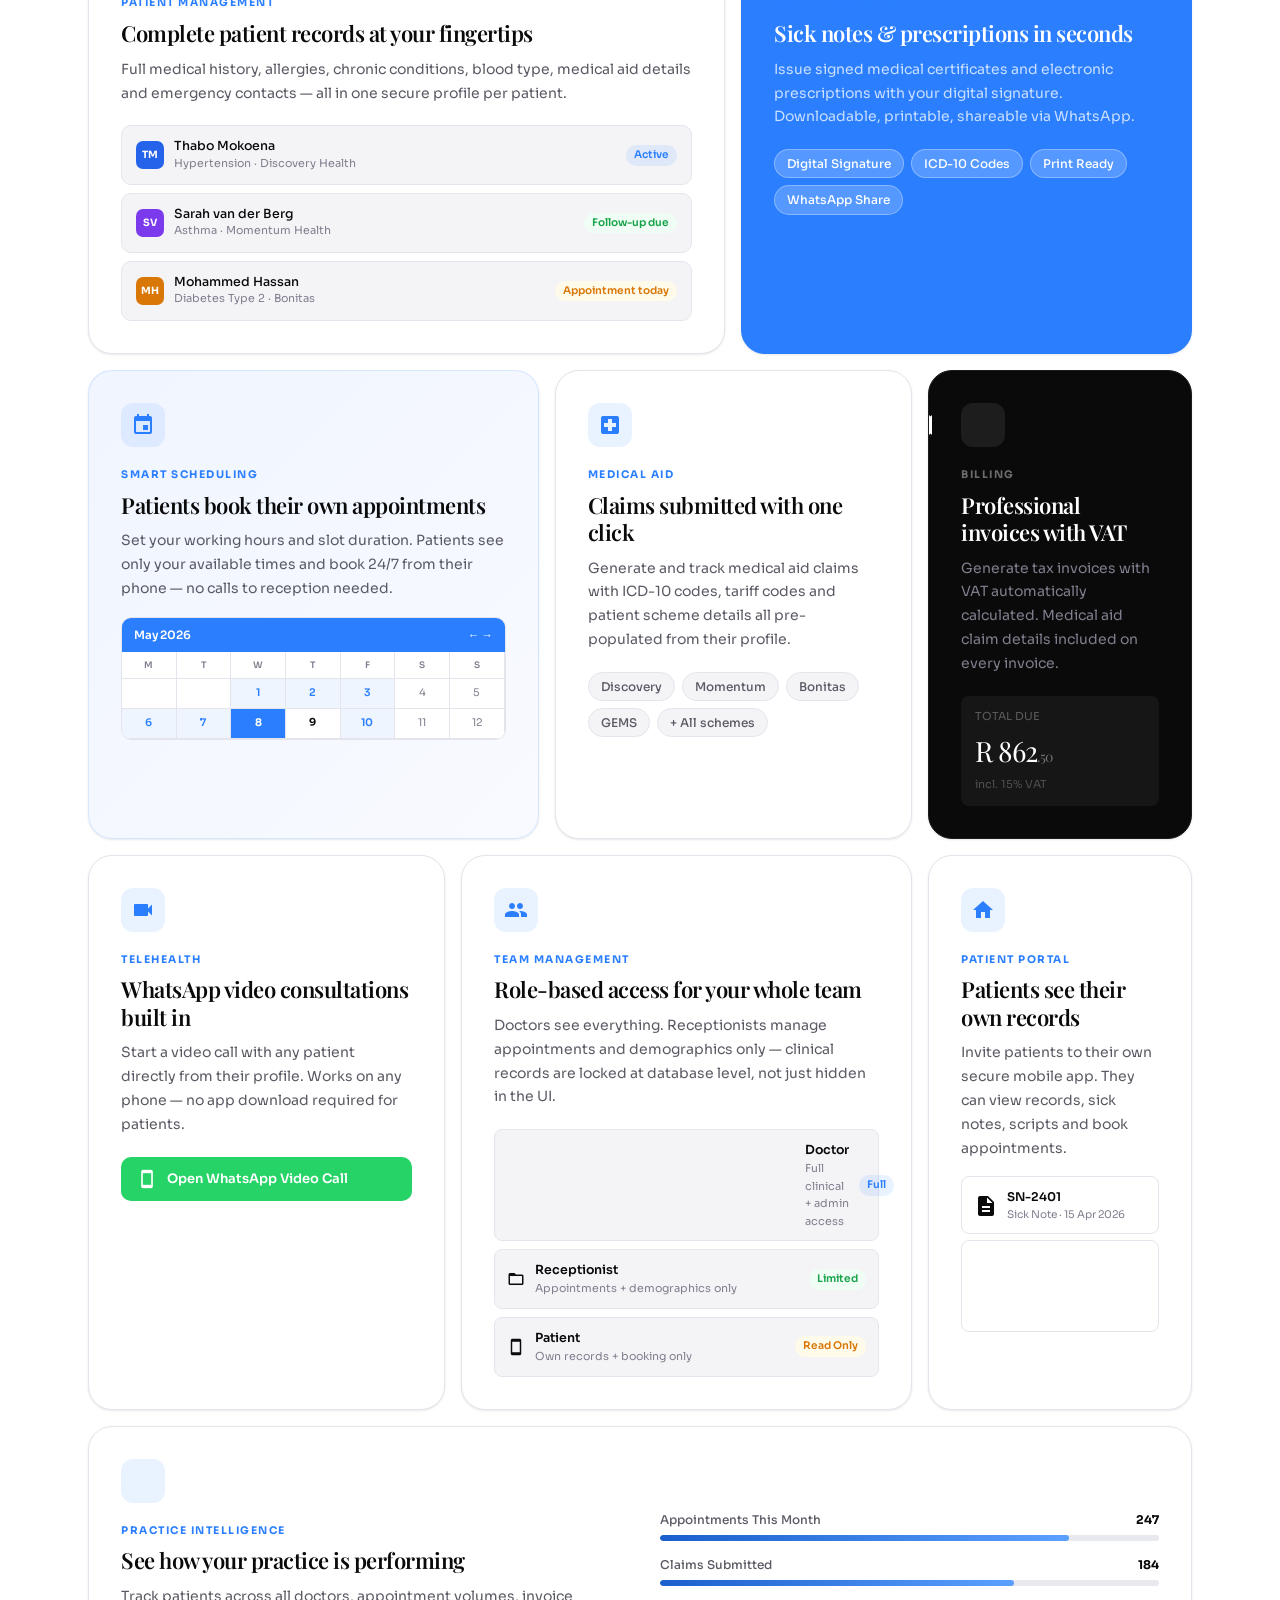
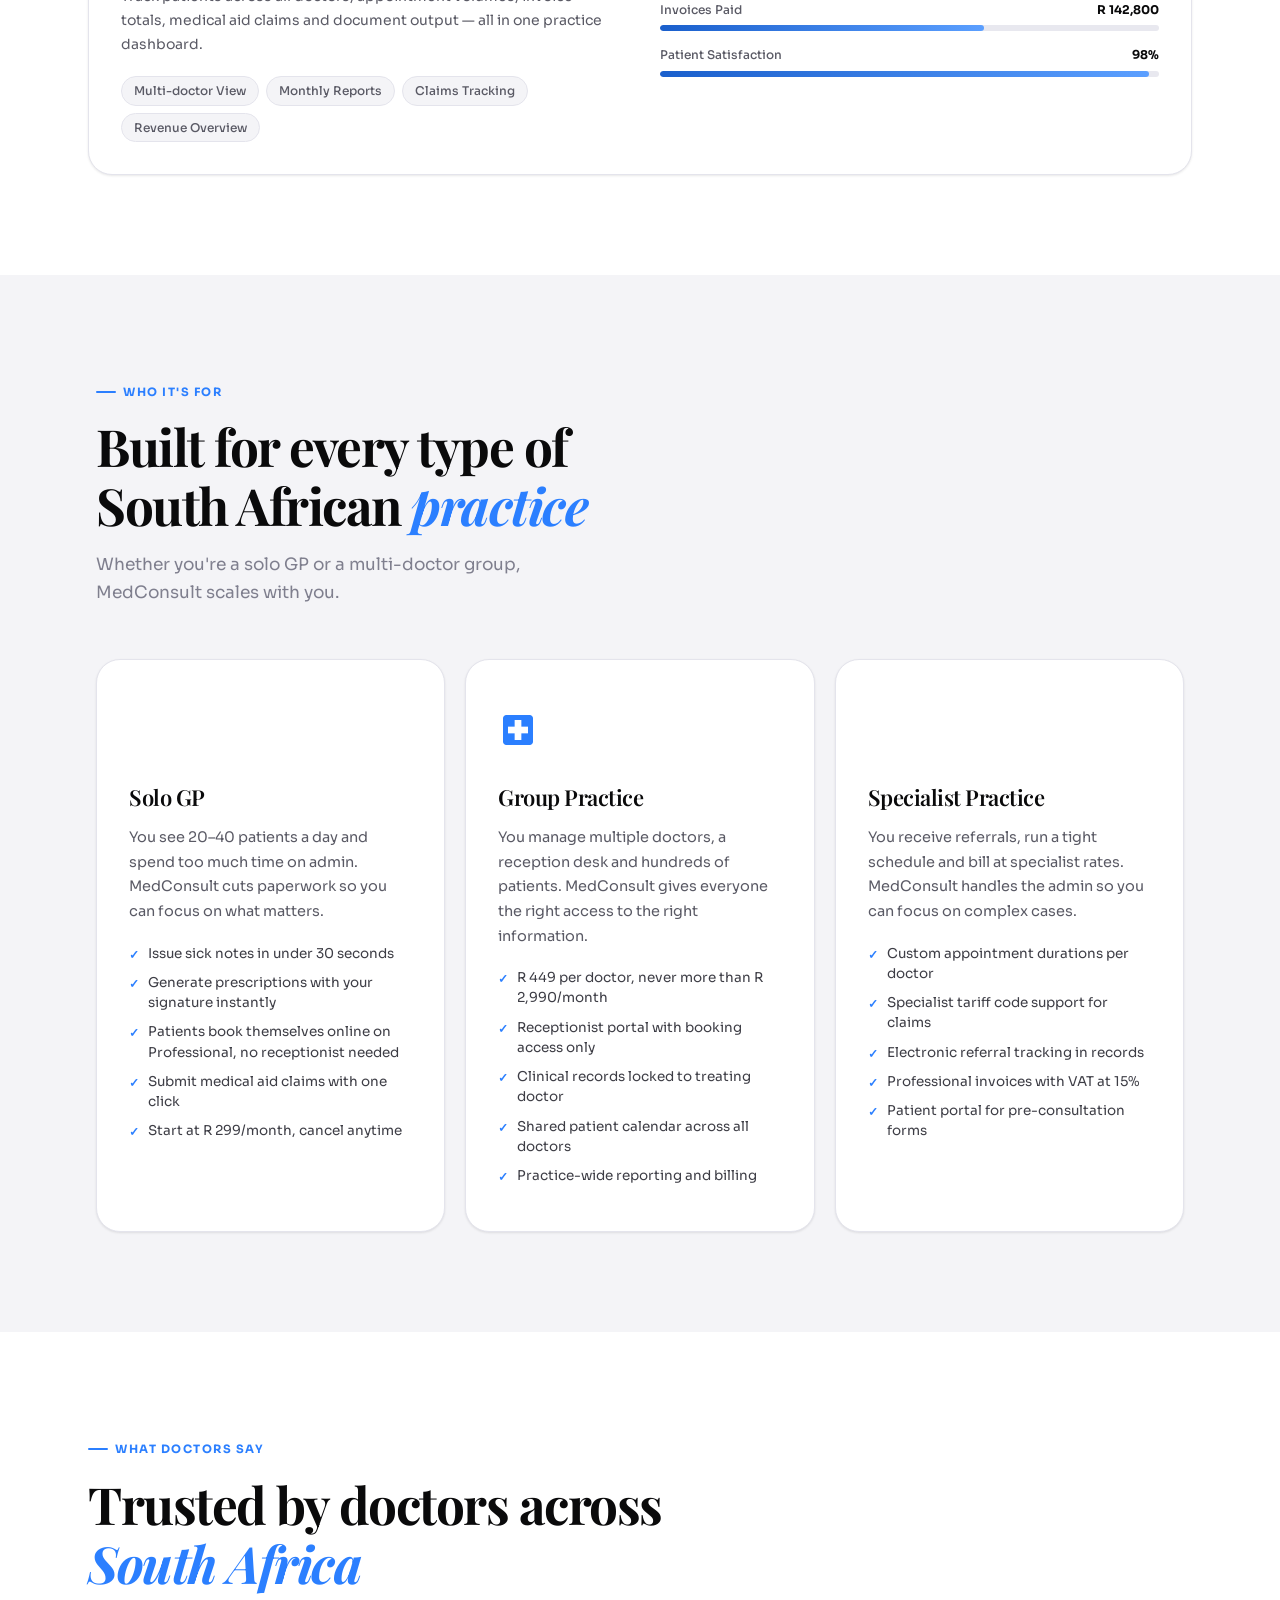
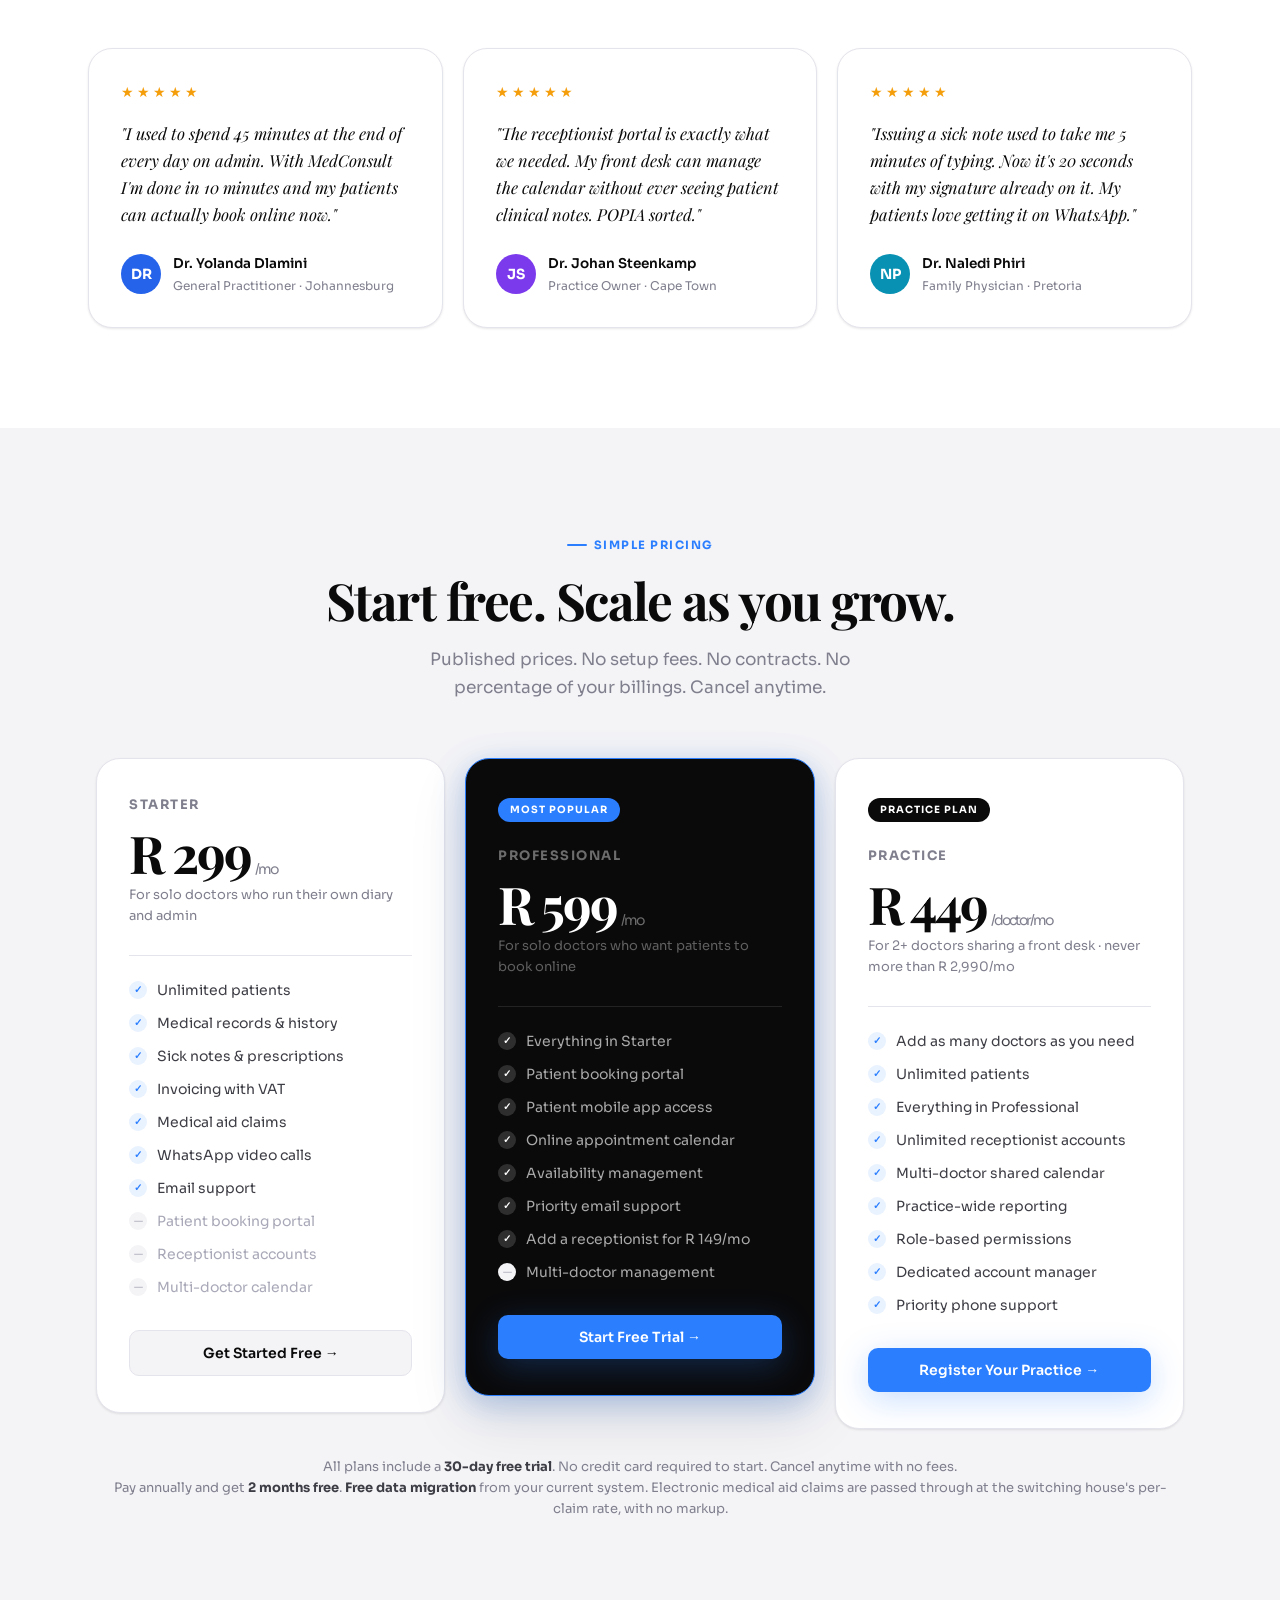
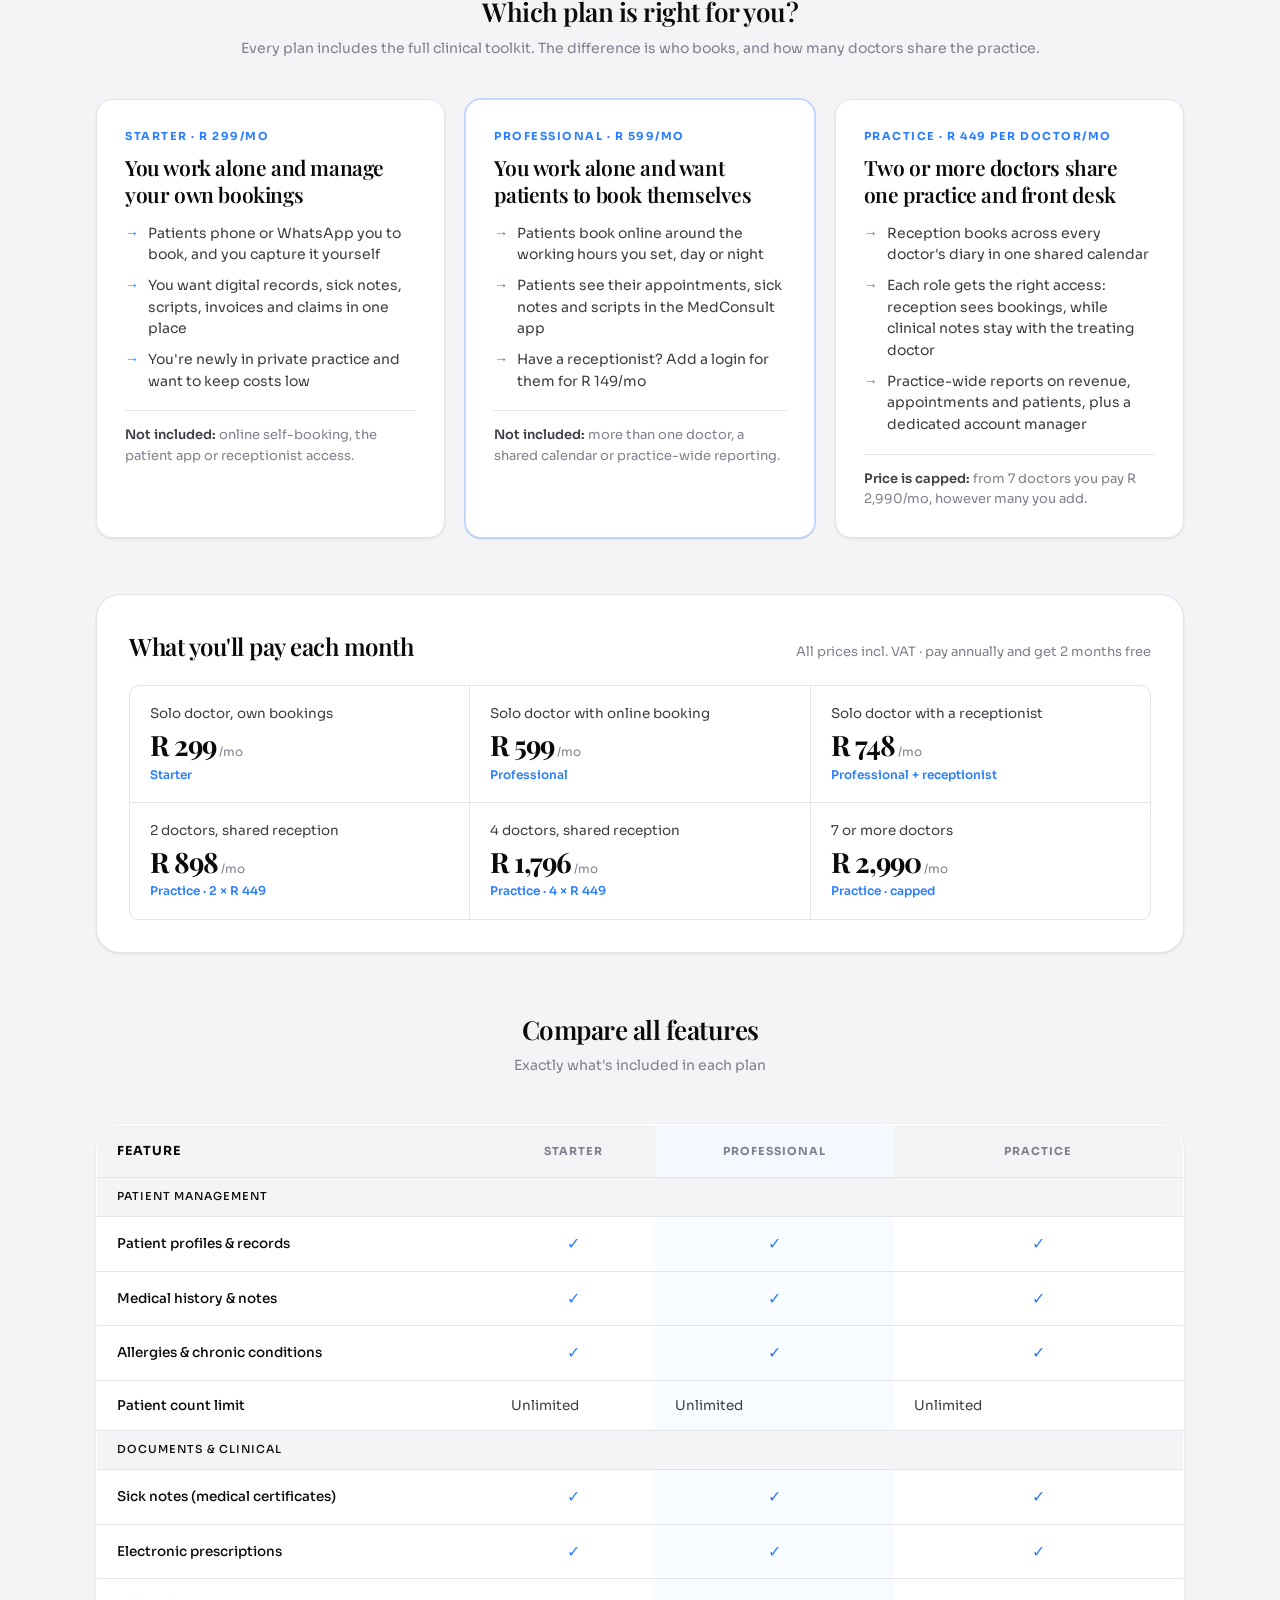
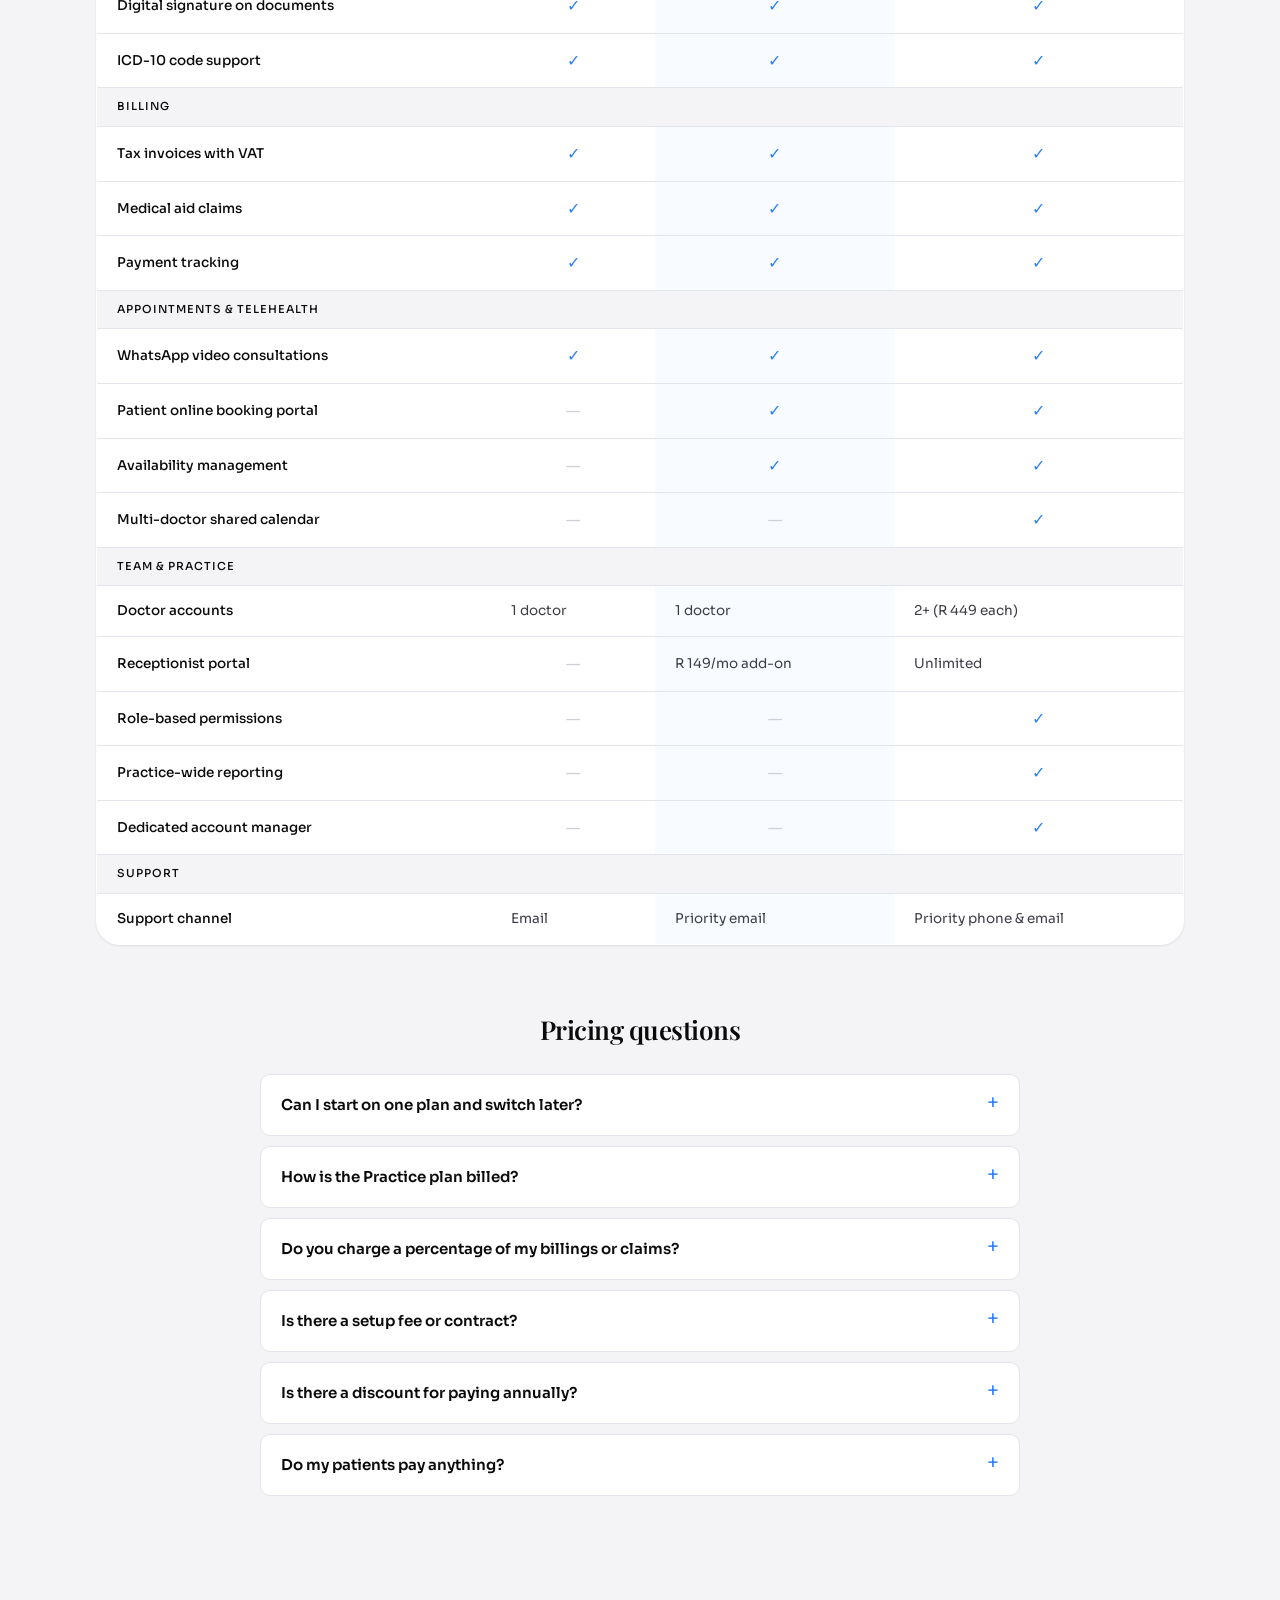
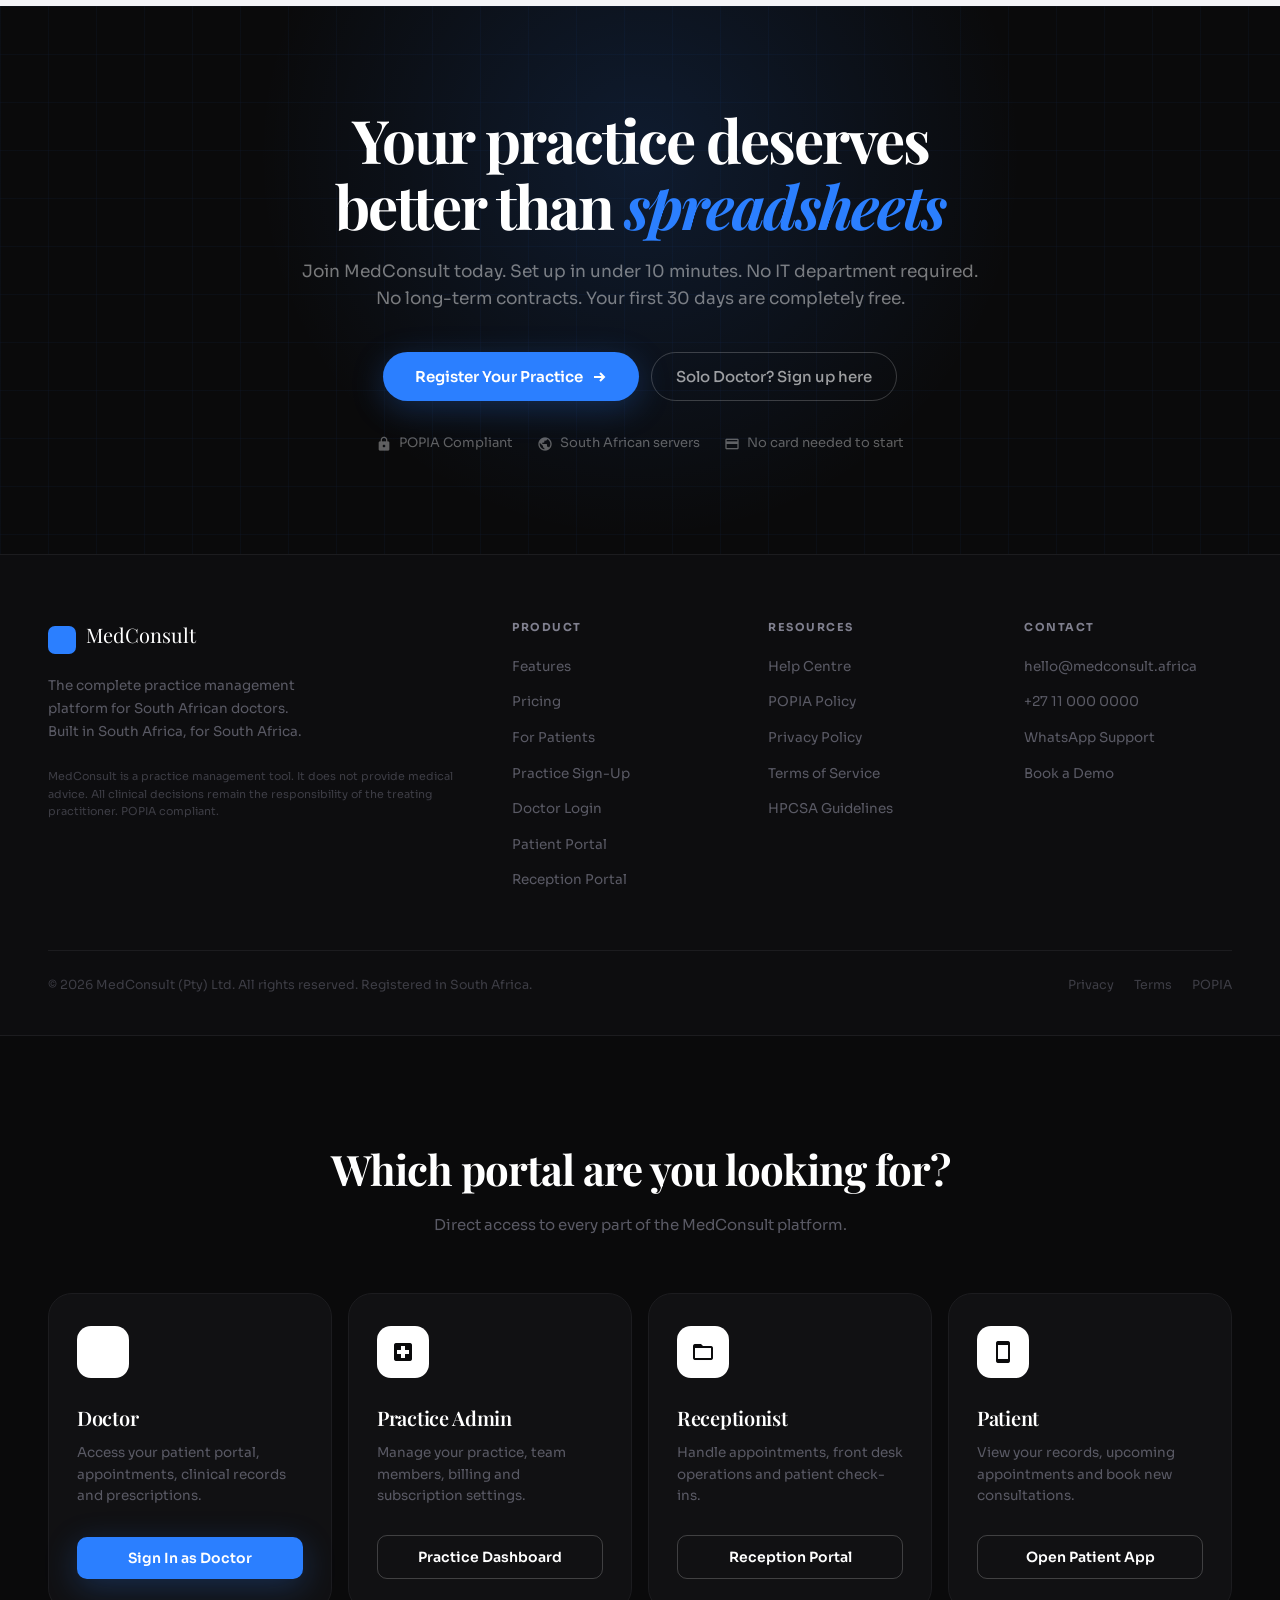
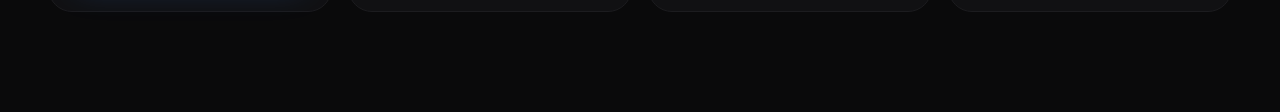
==== commit c84f779c: "Explain plan offerings on the pricing section - Sharper one-line summary per plan card; list email s" ====
--- a/index.html
+++ b/index.html
@@ -167,6 +167,34 @@
 .btn-pricing-ghost:hover{background:var(--grey-100)}
 .btn-pricing-primary{background:var(--azure);color:var(--white);box-shadow:var(--shadow-azure)}
 .btn-pricing-primary:hover{background:var(--azure-light);transform:translateY(-1px)}
+.plan-fit-grid{display:grid;grid-template-columns:repeat(3,1fr);gap:20px;margin-top:40px}
+.plan-fit-card{background:var(--white);border:1px solid var(--border);border-radius:var(--radius);padding:28px;box-shadow:var(--shadow-sm)}
+.plan-fit-card.featured{border-color:var(--azure-border);box-shadow:0 0 0 1px var(--azure-border),var(--shadow-sm)}
+.plan-fit-label{font-size:11px;font-weight:700;text-transform:uppercase;letter-spacing:1.5px;color:var(--azure);margin-bottom:8px}
+.plan-fit-title{font-family:'Playfair Display',serif;font-size:21px;font-weight:600;color:var(--black);letter-spacing:-0.4px;line-height:1.3;margin-bottom:14px}
+.plan-fit-list{list-style:none;margin-bottom:18px}
+.plan-fit-list li{display:flex;gap:9px;font-size:14px;color:var(--grey-600);line-height:1.55;margin-bottom:9px}
+.plan-fit-list li::before{content:'→';color:var(--azure);font-weight:700;flex-shrink:0}
+.plan-fit-not{font-size:13px;color:var(--grey-400);line-height:1.55;border-top:1px solid var(--border);padding-top:14px}
+.plan-fit-not strong{color:var(--grey-600);font-weight:600}
+.cost-examples{margin-top:56px;background:var(--white);border:1px solid var(--border);border-radius:var(--radius-lg);padding:32px;box-shadow:var(--shadow-sm)}
+.cost-examples-head{display:flex;justify-content:space-between;align-items:baseline;gap:16px;flex-wrap:wrap;margin-bottom:20px}
+.cost-examples-head h3{font-family:'Playfair Display',serif;font-size:24px;font-weight:600;letter-spacing:-0.5px;color:var(--black)}
+.cost-examples-head p{font-size:13px;color:var(--grey-400)}
+.cost-grid{display:grid;grid-template-columns:repeat(3,1fr);gap:1px;background:var(--border);border:1px solid var(--border);border-radius:var(--radius-sm);overflow:hidden}
+.cost-cell{background:var(--white);padding:18px 20px}
+.cost-who{font-size:13.5px;color:var(--grey-600);margin-bottom:6px;line-height:1.45}
+.cost-amt{font-family:'Playfair Display',serif;font-size:28px;font-weight:700;color:var(--black);letter-spacing:-1px;line-height:1.1}
+.cost-amt span{font-family:'Sora',sans-serif;font-size:12px;font-weight:400;color:var(--grey-400);letter-spacing:0;margin-left:3px}
+.cost-plan{font-size:12px;color:var(--azure);font-weight:600;margin-top:4px}
+.pricing-faq{max-width:760px;margin:64px auto 0}
+.pricing-faq h3{font-family:'Playfair Display',serif;font-size:26px;font-weight:600;letter-spacing:-0.5px;text-align:center;margin-bottom:24px;color:var(--black)}
+.pricing-faq details{background:var(--white);border:1px solid var(--border);border-radius:var(--radius-sm);margin-bottom:10px;padding:0 20px}
+.pricing-faq summary{cursor:pointer;list-style:none;padding:18px 0;font-size:15px;font-weight:600;color:var(--black);display:flex;justify-content:space-between;gap:16px}
+.pricing-faq summary::-webkit-details-marker{display:none}
+.pricing-faq summary::after{content:'+';color:var(--azure);font-size:20px;line-height:1;font-weight:400}
+.pricing-faq details[open] summary::after{content:'–'}
+.pricing-faq details p{font-size:14px;color:var(--grey-500);line-height:1.7;padding-bottom:18px}
 .pricing-trial-note{text-align:center;margin-top:28px;font-size:13px;color:var(--grey-400)}
 .pricing-trial-note strong{color:var(--grey-600)}
 
@@ -239,6 +267,8 @@
   .pricing-card.featured{transform:scale(1)}
   .stats-inner{grid-template-columns:repeat(2,1fr);gap:32px}
   .persona-grid,.testimonials-grid{grid-template-columns:1fr 1fr}
+  .plan-fit-grid{grid-template-columns:1fr;max-width:560px;margin-left:auto;margin-right:auto}
+  .cost-grid{grid-template-columns:1fr 1fr}
 }
 @media(max-width:768px){
   nav{padding:0 20px}
@@ -253,6 +283,8 @@
   .footer-inner{grid-template-columns:1fr 1fr;gap:32px}
   .footer-bottom{flex-direction:column;gap:12px;text-align:center}
   .compare-table{display:none}
+  .cost-examples{padding:24px 20px}
+  .cost-grid{grid-template-columns:1fr}
 }
 @media(max-width:480px){
   .hero-actions,.cta-actions{flex-direction:column;width:100%}
@@ -436,13 +468,13 @@
       <div class="persona-emoji"><span class="material-icons">medical_services</span></div>
       <div class="persona-title">Solo GP</div>
       <div class="persona-desc">You see 20–40 patients a day and spend too much time on admin. MedConsult cuts paperwork so you can focus on what matters.</div>
-      <ul class="persona-points"><li>Issue sick notes in under 30 seconds</li><li>Generate prescriptions with your signature instantly</li><li>Patients book themselves — no reception needed</li><li>Submit medical aid claims with one click</li><li>Start at R 299/month, cancel anytime</li></ul>
+      <ul class="persona-points"><li>Issue sick notes in under 30 seconds</li><li>Generate prescriptions with your signature instantly</li><li>Patients book themselves online on Professional, no receptionist needed</li><li>Submit medical aid claims with one click</li><li>Start at R 299/month, cancel anytime</li></ul>
     </div>
     <div class="persona-card reveal reveal-delay-1">
       <div class="persona-emoji"><span class="material-icons">local_hospital</span></div>
       <div class="persona-title">Group Practice</div>
       <div class="persona-desc">You manage multiple doctors, a reception desk and hundreds of patients. MedConsult gives everyone the right access to the right information.</div>
-      <ul class="persona-points"><li>One subscription for every doctor, capped at R 2,990/month</li><li>Receptionist portal with booking access only</li><li>Clinical records locked to treating doctor</li><li>Shared patient calendar across all doctors</li><li>Practice-wide reporting and billing</li></ul>
+      <ul class="persona-points"><li>R 449 per doctor, never more than R 2,990/month</li><li>Receptionist portal with booking access only</li><li>Clinical records locked to treating doctor</li><li>Shared patient calendar across all doctors</li><li>Practice-wide reporting and billing</li></ul>
     </div>
     <div class="persona-card reveal reveal-delay-2">
       <div class="persona-emoji"><span class="material-icons">medical_services</span></div>
@@ -491,7 +523,7 @@
     <div class="pricing-card reveal">
       <div class="pricing-name">Starter</div>
       <div class="pricing-price">R 299<span class="pricing-price-sub">/mo</span></div>
-      <div class="pricing-period">For solo doctors starting out</div>
+      <div class="pricing-period">For solo doctors who run their own diary and admin</div>
       <div class="pricing-divider"></div>
       <ul class="pricing-features">
         <li><span class="check">✓</span>Unlimited patients</li>
@@ -500,6 +532,7 @@
         <li><span class="check">✓</span>Invoicing with VAT</li>
         <li><span class="check">✓</span>Medical aid claims</li>
         <li><span class="check">✓</span>WhatsApp video calls</li>
+        <li><span class="check">✓</span>Email support</li>
         <li class="dimmed"><span class="cross">—</span>Patient booking portal</li>
         <li class="dimmed"><span class="cross">—</span>Receptionist accounts</li>
         <li class="dimmed"><span class="cross">—</span>Multi-doctor calendar</li>
@@ -510,7 +543,7 @@
       <div class="pricing-badge">Most Popular</div>
       <div class="pricing-name">Professional</div>
       <div class="pricing-price" style="color:white">R 599<span class="pricing-price-sub" style="color:rgba(255,255,255,.4)">/mo</span></div>
-      <div class="pricing-period">For established solo practitioners</div>
+      <div class="pricing-period">For solo doctors who want patients to book online</div>
       <div class="pricing-divider"></div>
       <ul class="pricing-features">
         <li><span class="check">✓</span>Everything in Starter</li>
@@ -528,7 +561,7 @@
       <div class="pricing-badge" style="background:var(--black);color:white">Practice Plan</div>
       <div class="pricing-name">Practice</div>
       <div class="pricing-price">R 449<span class="pricing-price-sub">/doctor/mo</span></div>
-      <div class="pricing-period">For practices with 2+ doctors · capped at R 2,990/mo</div>
+      <div class="pricing-period">For 2+ doctors sharing a front desk · never more than R 2,990/mo</div>
       <div class="pricing-divider"></div>
       <ul class="pricing-features">
         <li><span class="check">✓</span>Add as many doctors as you need</li>
@@ -545,6 +578,59 @@
     </div>
   </div>
   <p class="pricing-trial-note reveal">All plans include a <strong>30-day free trial</strong>. No credit card required to start. Cancel anytime with no fees.<br>Pay annually and get <strong>2 months free</strong>. <strong>Free data migration</strong> from your current system. Electronic medical aid claims are passed through at the switching house's per-claim rate, with no markup.</p>
+
+  <div class="reveal" style="margin-top:72px;text-align:center">
+    <h3 style="font-family:'Playfair Display',serif;font-size:26px;font-weight:600;letter-spacing:-0.5px;margin-bottom:4px">Which plan is right for you?</h3>
+    <p style="font-size:14px;color:var(--grey-400)">Every plan includes the full clinical toolkit. The difference is who books, and how many doctors share the practice.</p>
+  </div>
+  <div class="plan-fit-grid">
+    <div class="plan-fit-card reveal">
+      <div class="plan-fit-label">Starter · R 299/mo</div>
+      <div class="plan-fit-title">You work alone and manage your own bookings</div>
+      <ul class="plan-fit-list">
+        <li>Patients phone or WhatsApp you to book, and you capture it yourself</li>
+        <li>You want digital records, sick notes, scripts, invoices and claims in one place</li>
+        <li>You're newly in private practice and want to keep costs low</li>
+      </ul>
+      <div class="plan-fit-not"><strong>Not included:</strong> online self-booking, the patient app or receptionist access.</div>
+    </div>
+    <div class="plan-fit-card featured reveal reveal-delay-1">
+      <div class="plan-fit-label">Professional · R 599/mo</div>
+      <div class="plan-fit-title">You work alone and want patients to book themselves</div>
+      <ul class="plan-fit-list">
+        <li>Patients book online around the working hours you set, day or night</li>
+        <li>Patients see their appointments, sick notes and scripts in the MedConsult app</li>
+        <li>Have a receptionist? Add a login for them for R 149/mo</li>
+      </ul>
+      <div class="plan-fit-not"><strong>Not included:</strong> more than one doctor, a shared calendar or practice-wide reporting.</div>
+    </div>
+    <div class="plan-fit-card reveal reveal-delay-2">
+      <div class="plan-fit-label">Practice · R 449 per doctor/mo</div>
+      <div class="plan-fit-title">Two or more doctors share one practice and front desk</div>
+      <ul class="plan-fit-list">
+        <li>Reception books across every doctor's diary in one shared calendar</li>
+        <li>Each role gets the right access: reception sees bookings, while clinical notes stay with the treating doctor</li>
+        <li>Practice-wide reports on revenue, appointments and patients, plus a dedicated account manager</li>
+      </ul>
+      <div class="plan-fit-not"><strong>Price is capped:</strong> from 7 doctors you pay R 2,990/mo, however many you add.</div>
+    </div>
+  </div>
+
+  <div class="cost-examples reveal">
+    <div class="cost-examples-head">
+      <h3>What you'll pay each month</h3>
+      <p>All prices incl. VAT · pay annually and get 2 months free</p>
+    </div>
+    <div class="cost-grid">
+      <div class="cost-cell"><div class="cost-who">Solo doctor, own bookings</div><div class="cost-amt">R 299<span>/mo</span></div><div class="cost-plan">Starter</div></div>
+      <div class="cost-cell"><div class="cost-who">Solo doctor with online booking</div><div class="cost-amt">R 599<span>/mo</span></div><div class="cost-plan">Professional</div></div>
+      <div class="cost-cell"><div class="cost-who">Solo doctor with a receptionist</div><div class="cost-amt">R 748<span>/mo</span></div><div class="cost-plan">Professional + receptionist</div></div>
+      <div class="cost-cell"><div class="cost-who">2 doctors, shared reception</div><div class="cost-amt">R 898<span>/mo</span></div><div class="cost-plan">Practice · 2 × R 449</div></div>
+      <div class="cost-cell"><div class="cost-who">4 doctors, shared reception</div><div class="cost-amt">R 1,796<span>/mo</span></div><div class="cost-plan">Practice · 4 × R 449</div></div>
+      <div class="cost-cell"><div class="cost-who">7 or more doctors</div><div class="cost-amt">R 2,990<span>/mo</span></div><div class="cost-plan">Practice · capped</div></div>
+    </div>
+  </div>
+
   <div class="reveal" style="margin-top:56px;text-align:center">
     <h3 style="font-family:'Playfair Display',serif;font-size:26px;font-weight:600;letter-spacing:-0.5px;margin-bottom:4px">Compare all features</h3>
     <p style="font-size:14px;color:var(--grey-400)">Exactly what's included in each plan</p>
@@ -577,8 +663,20 @@
       <tr><td>Role-based permissions</td><td class="no">—</td><td class="no highlight-col">—</td><td class="yes">✓</td></tr>
       <tr><td>Practice-wide reporting</td><td class="no">—</td><td class="no highlight-col">—</td><td class="yes">✓</td></tr>
       <tr><td>Dedicated account manager</td><td class="no">—</td><td class="no highlight-col">—</td><td class="yes">✓</td></tr>
+      <tr class="compare-section"><td colspan="4">Support</td></tr>
+      <tr><td>Support channel</td><td>Email</td><td class="highlight-col">Priority email</td><td>Priority phone &amp; email</td></tr>
     </tbody>
   </table>
+
+  <div class="pricing-faq reveal">
+    <h3>Pricing questions</h3>
+    <details><summary>Can I start on one plan and switch later?</summary><p>Yes. You can move between Starter and Professional at any time from your Subscription page. The new price applies from your next billing date. When a second doctor joins, let us know and we'll move you onto the Practice plan.</p></details>
+    <details><summary>How is the Practice plan billed?</summary><p>R 449 for each doctor account active on your billing date, with a minimum of two doctors. The total never goes above R 2,990 a month, so from seven doctors adding more costs nothing extra. Receptionist accounts are unlimited and free.</p></details>
+    <details><summary>Do you charge a percentage of my billings or claims?</summary><p>No. You pay a flat monthly fee. When you submit electronic medical aid claims, the switching house charges a small per-claim fee (usually around R 6). We pass that fee on at cost, with no markup, and list it on your monthly invoice.</p></details>
+    <details><summary>Is there a setup fee or contract?</summary><p>No setup fee and no contract. Every plan starts with a 30-day free trial, with no card required, and you can cancel at any time. We'll also move your patient data from your current system for free.</p></details>
+    <details><summary>Is there a discount for paying annually?</summary><p>Yes. Pay for a year upfront and you pay for 10 months, so 2 months are free.</p></details>
+    <details><summary>Do my patients pay anything?</summary><p>No. The patient portal and app are free for your patients.</p></details>
+  </div>
 </section>
 </div>
 
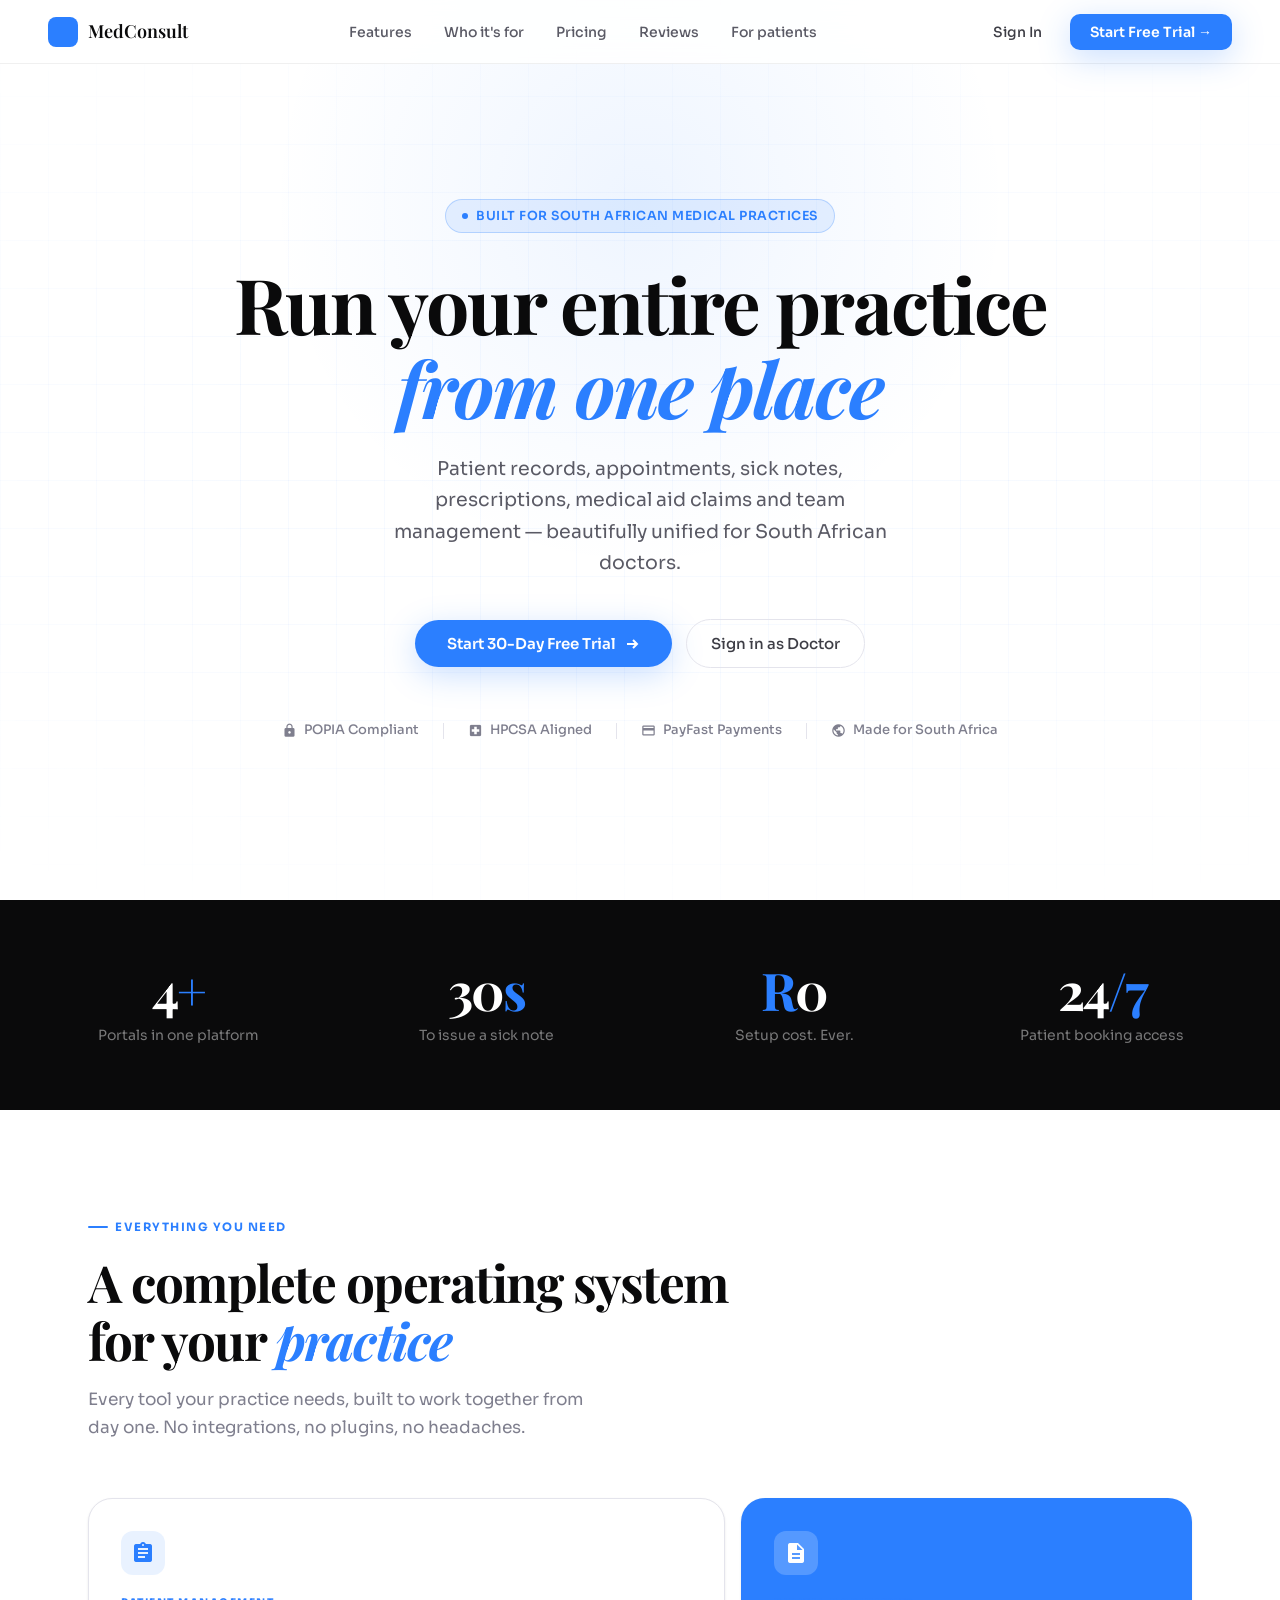
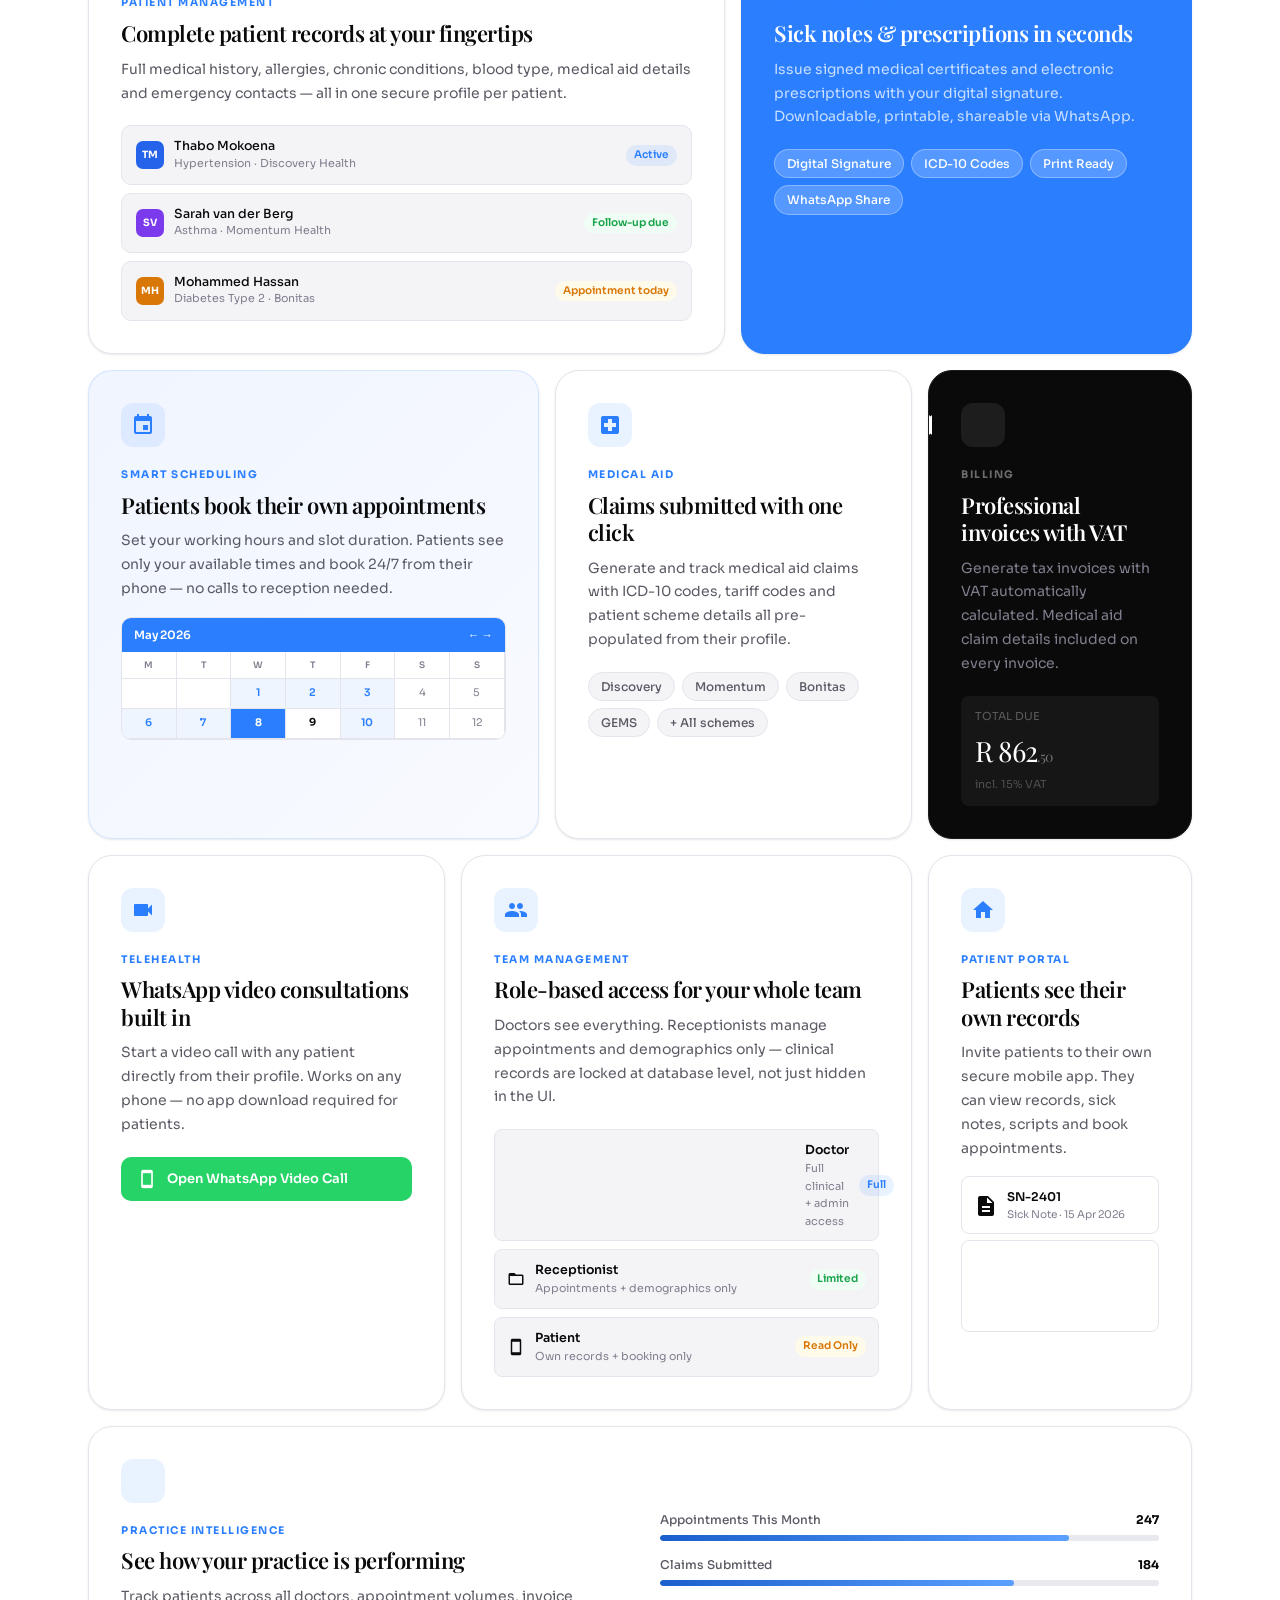
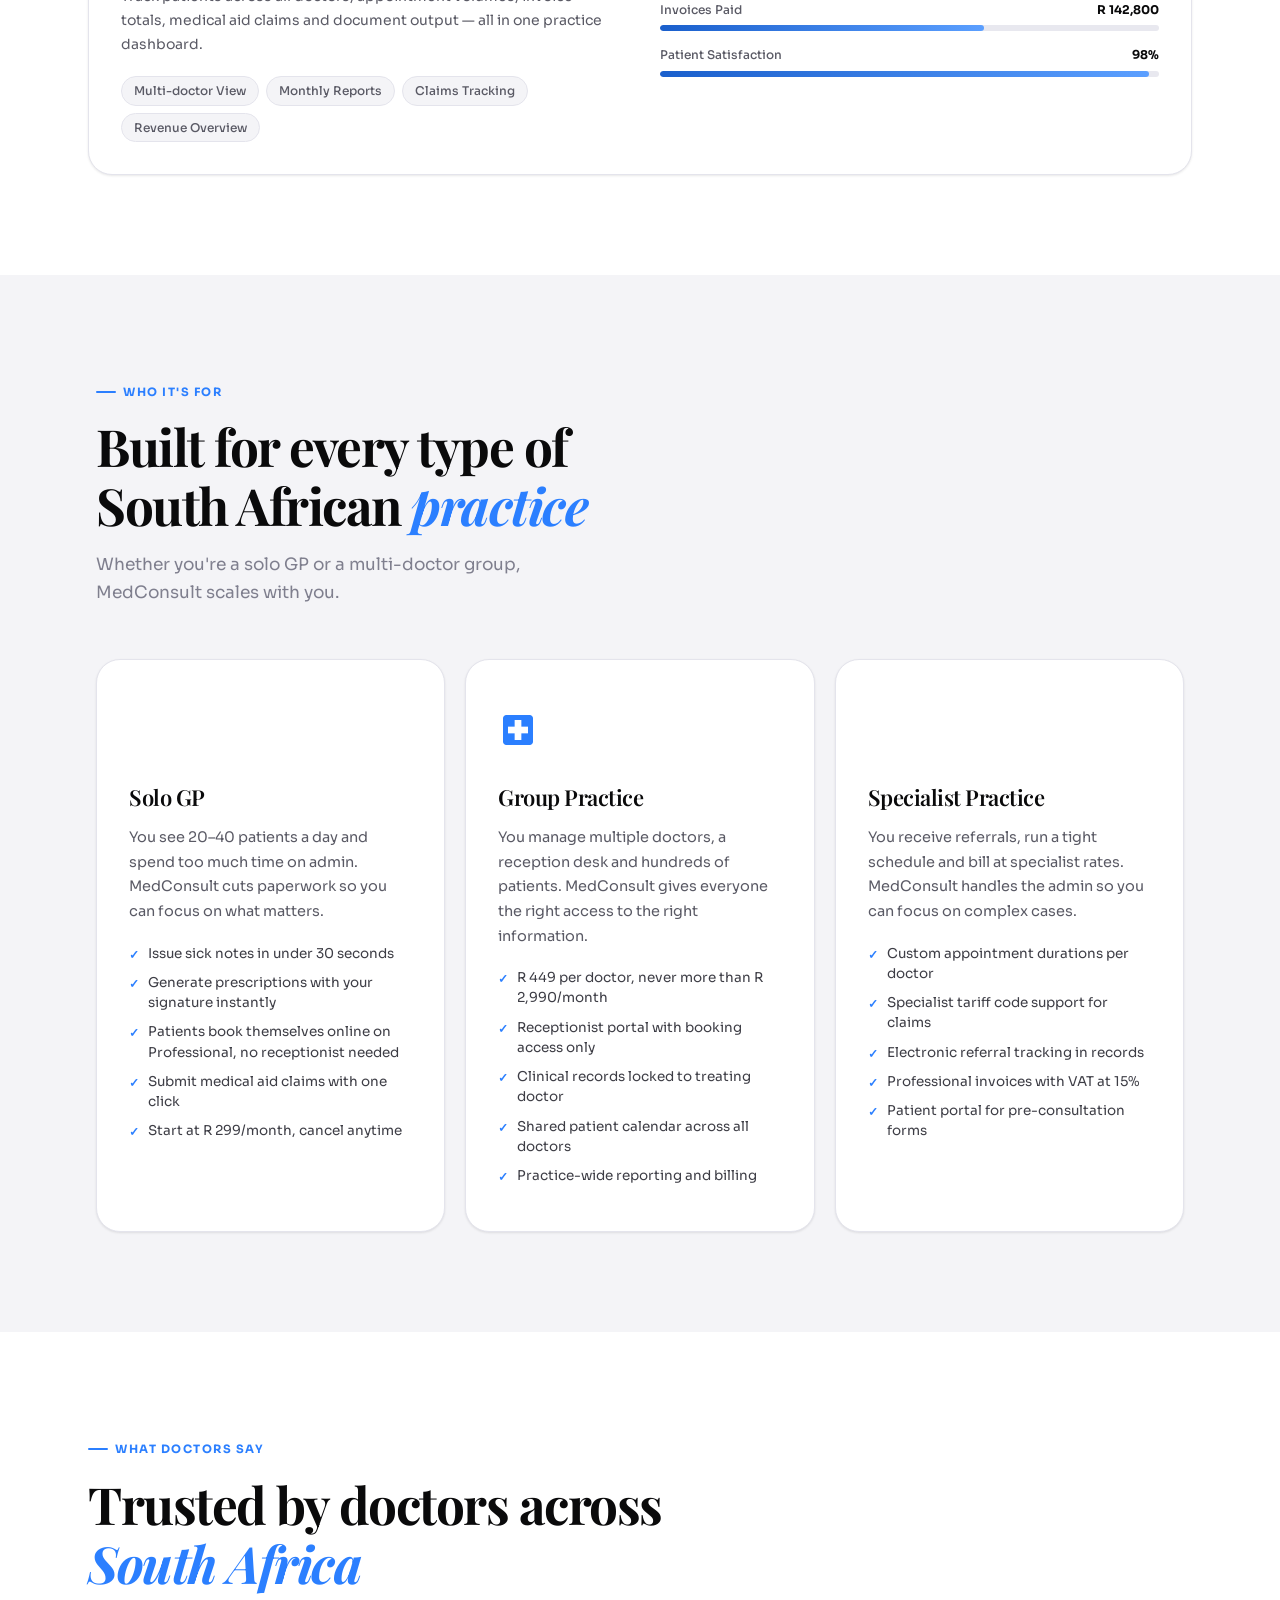
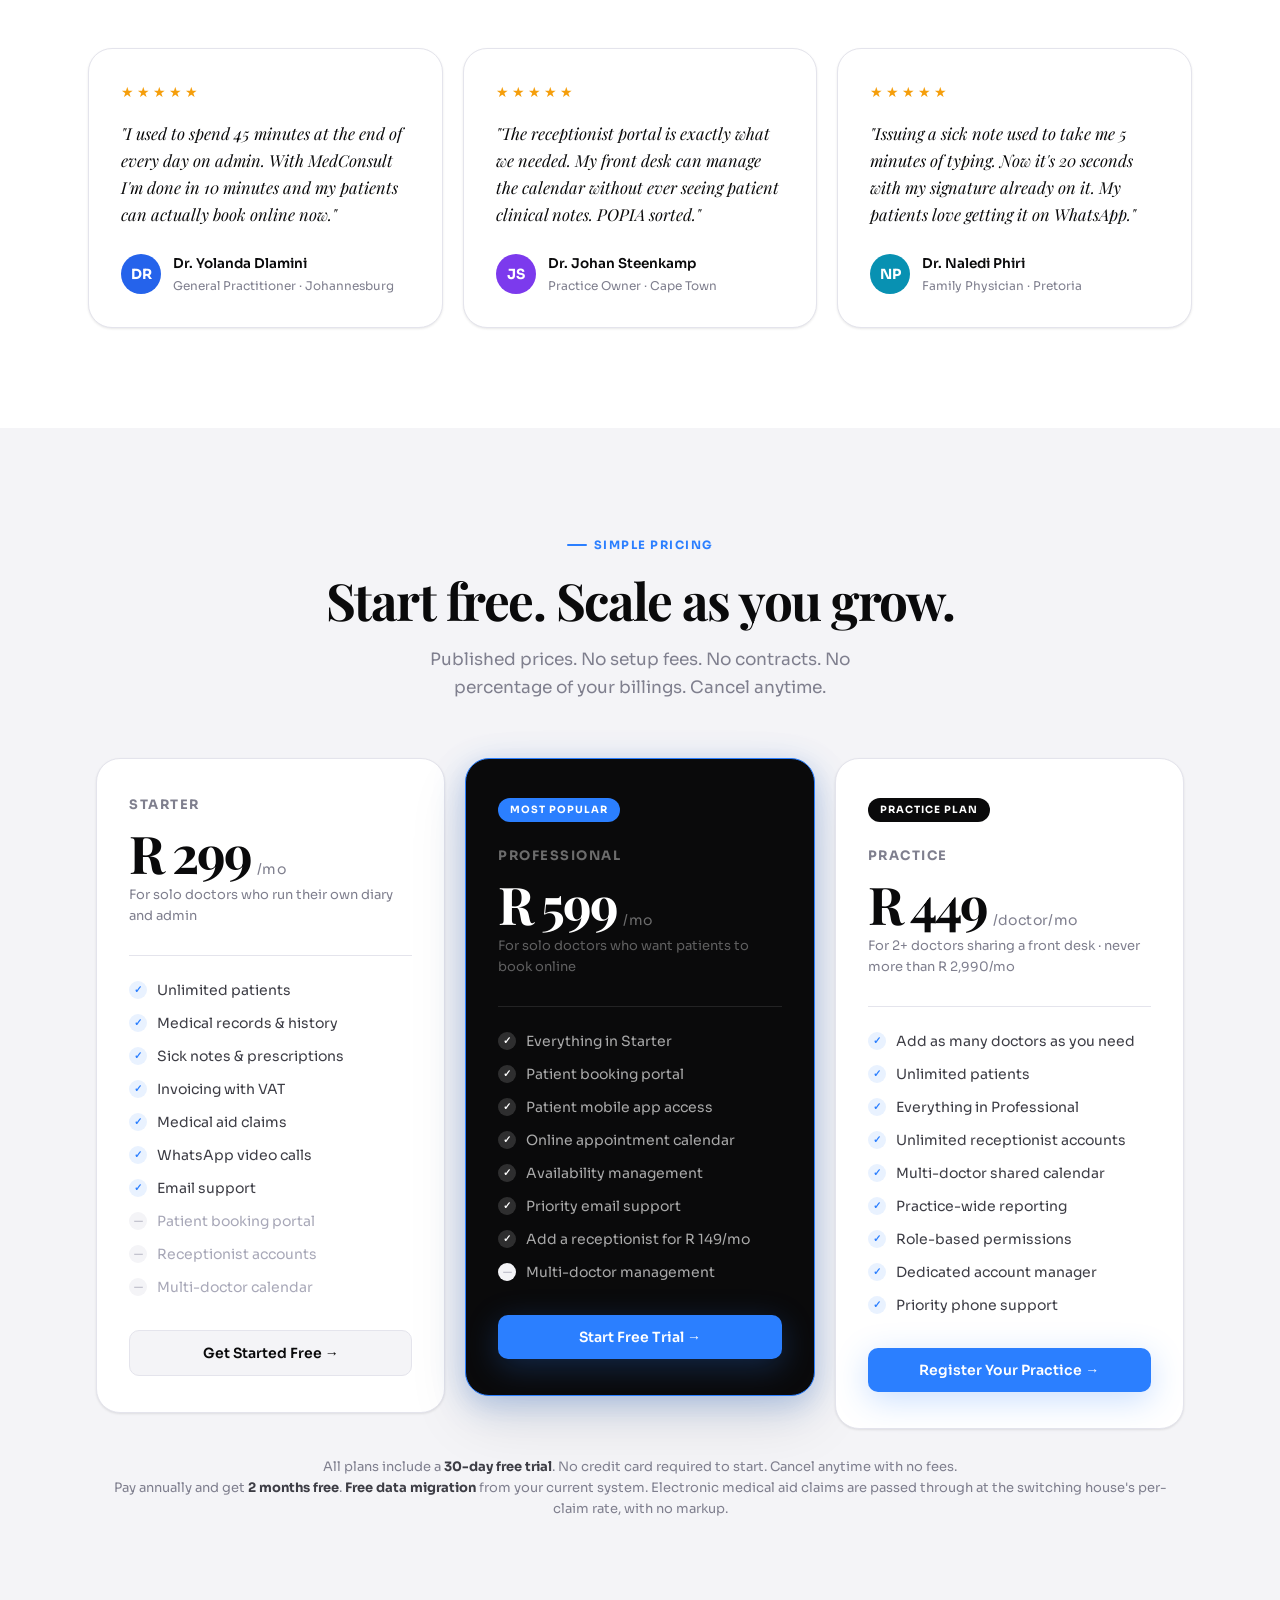
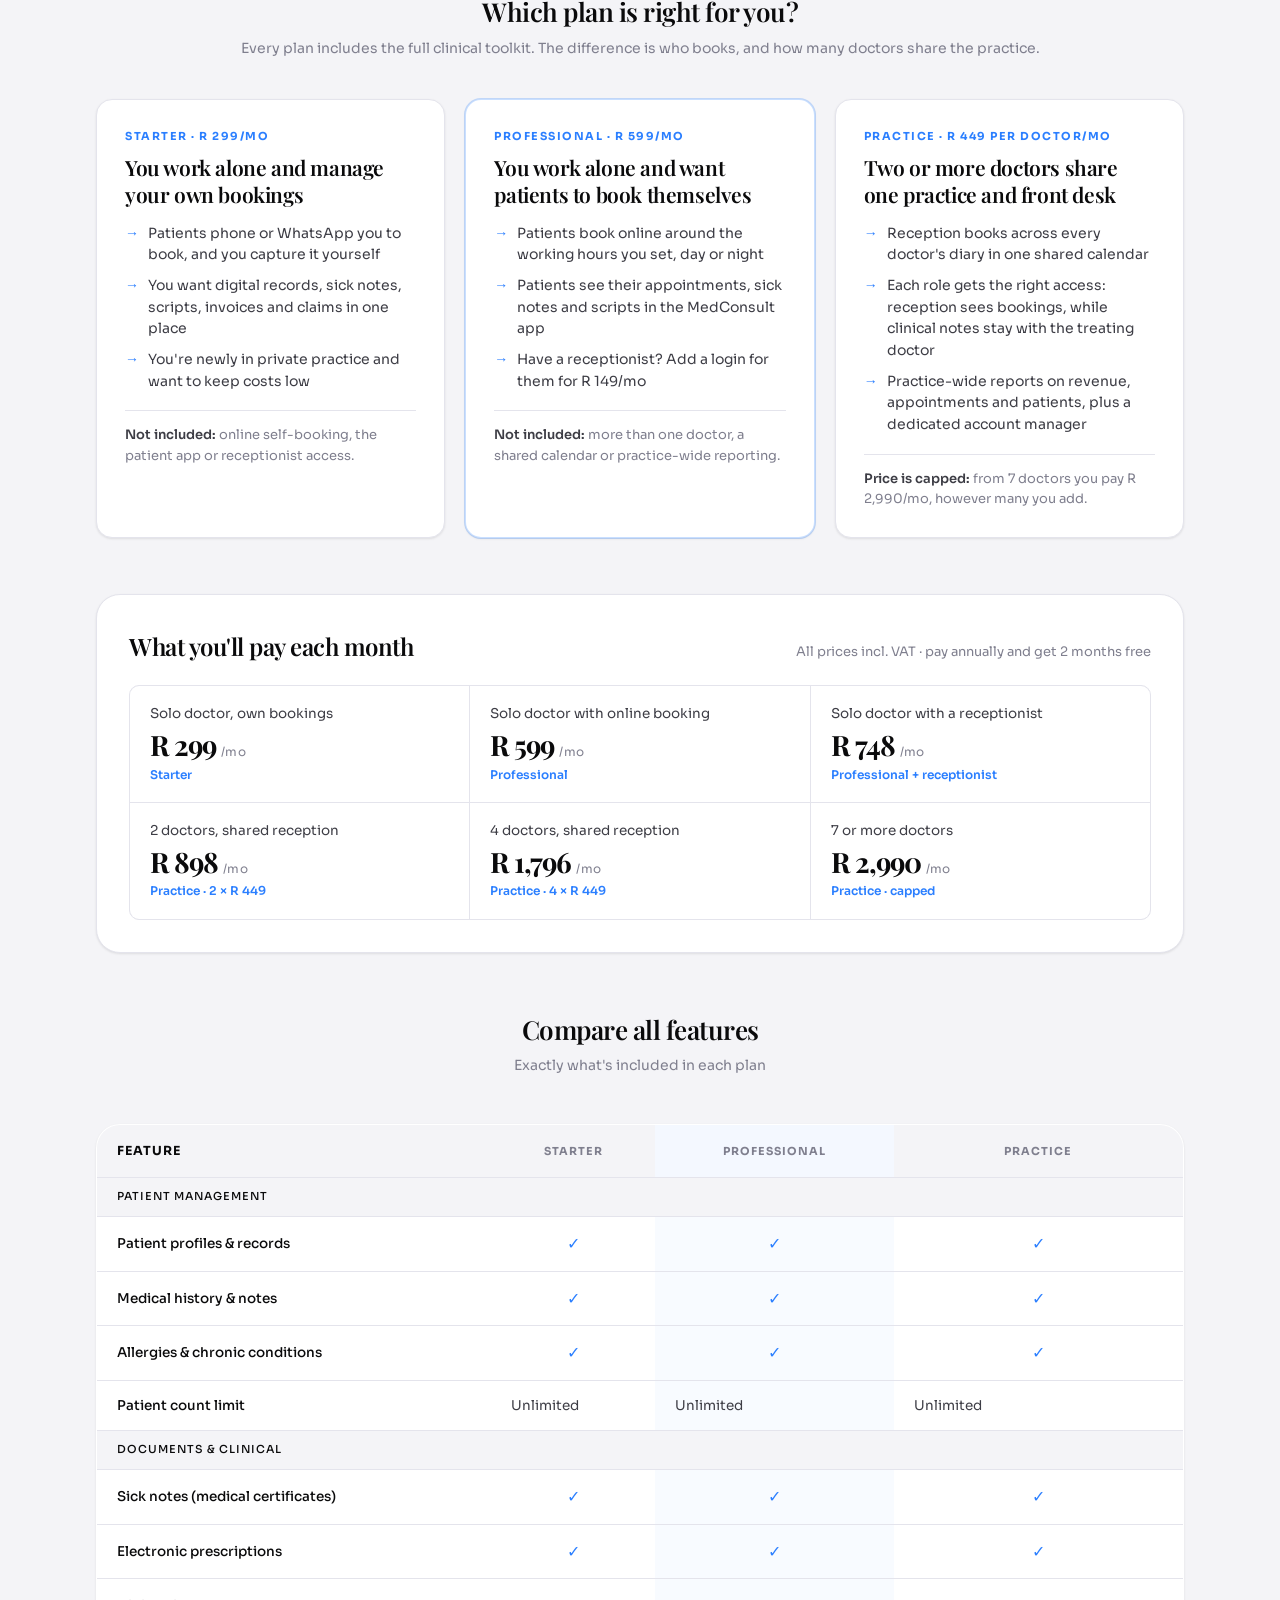
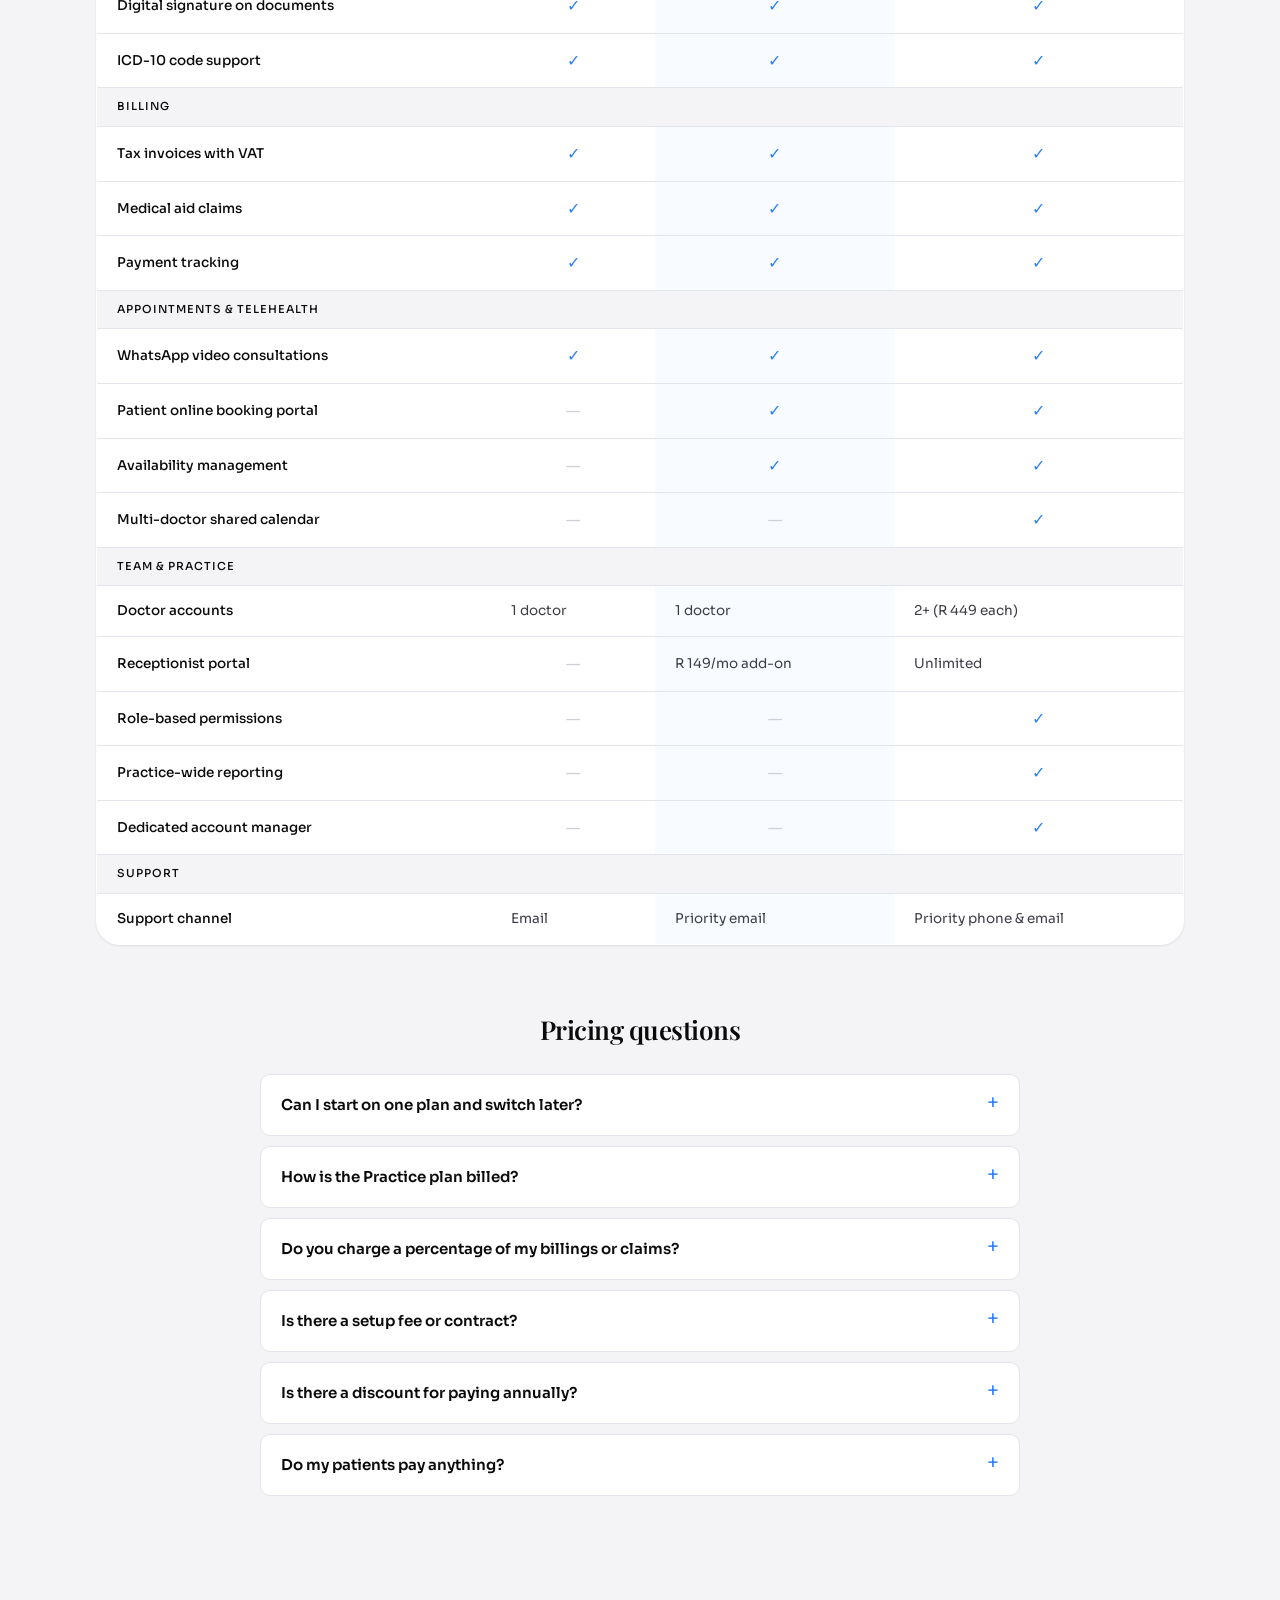
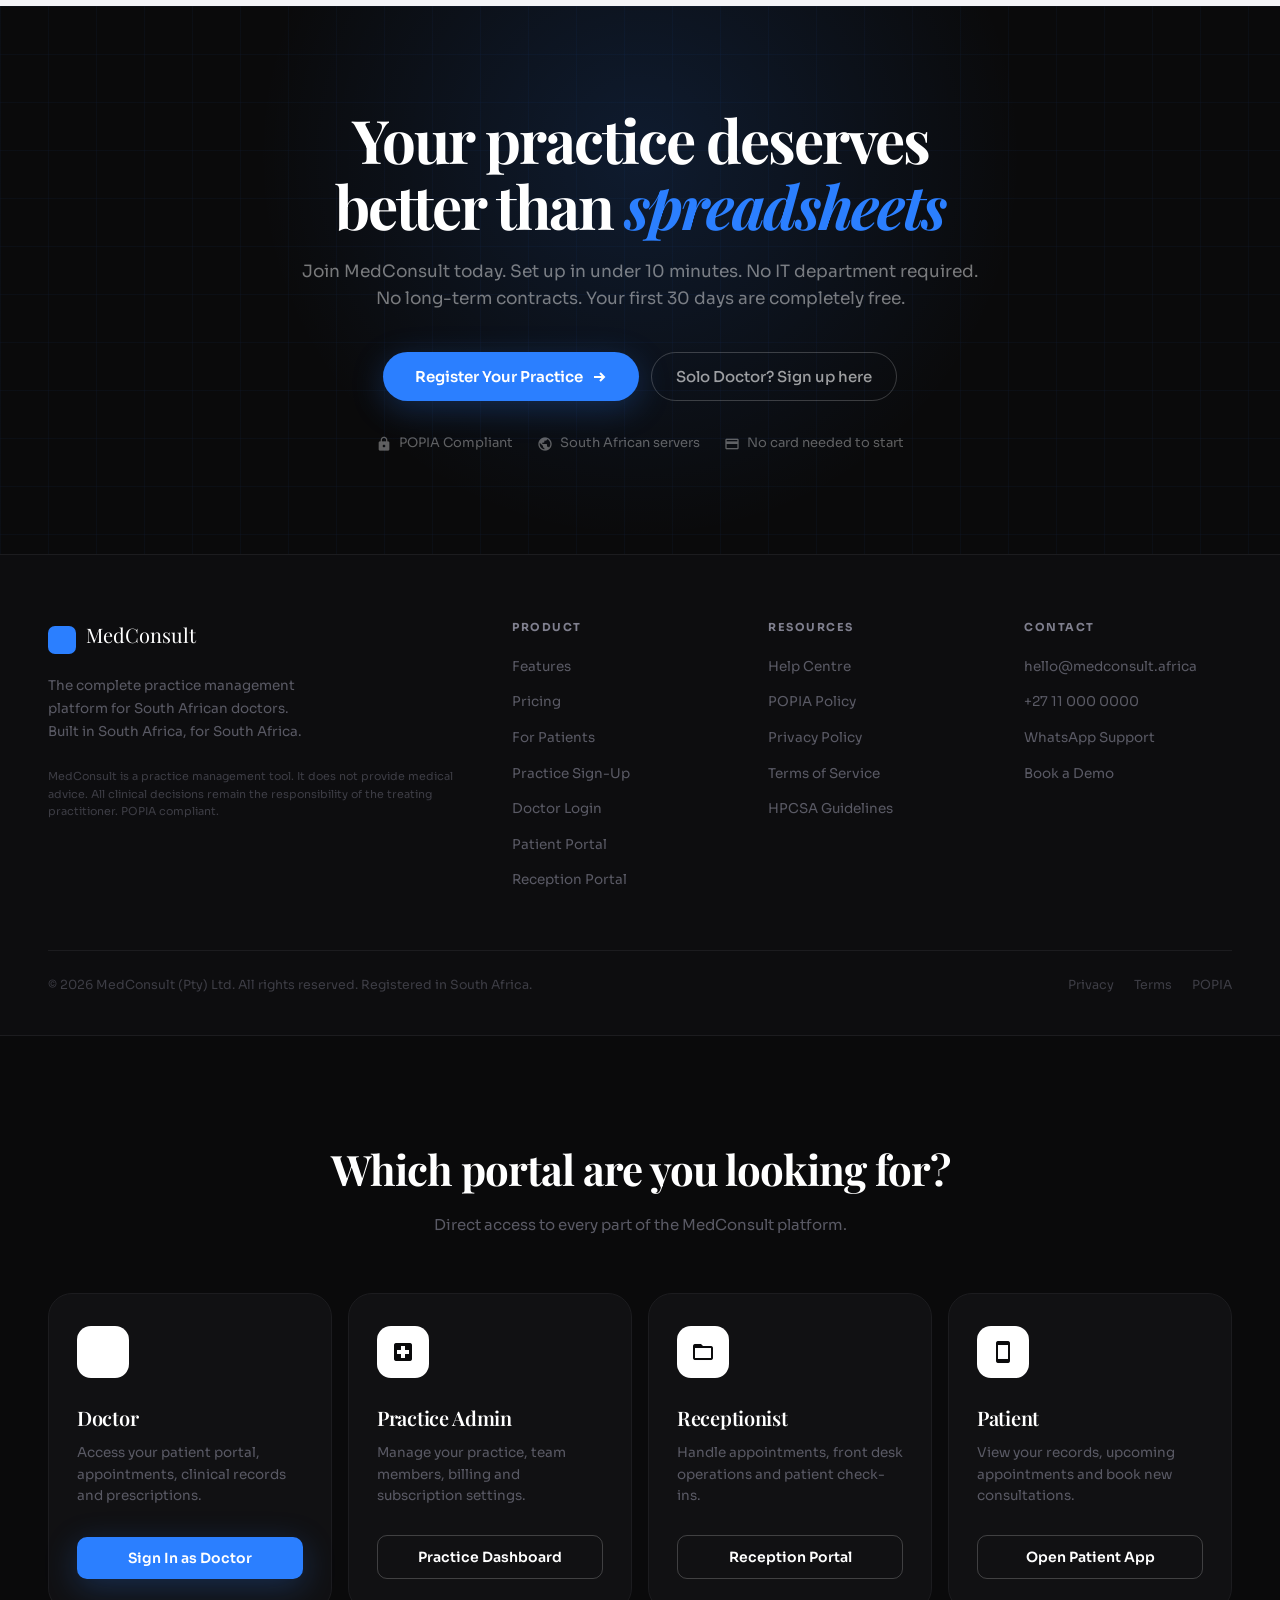
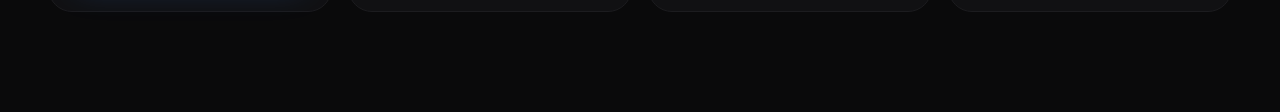
==== commit 87a1dbe6: "Loosen tracking on pricing unit labels (/mo, /doctor/mo) The unit label inherited the price's -2px l" ====
--- a/index.html
+++ b/index.html
@@ -150,7 +150,7 @@
 .pricing-card.featured .pricing-name{color:rgba(255,255,255,0.4)}
 .pricing-price{font-family:'Playfair Display',serif;font-size:52px;font-weight:700;color:var(--black);letter-spacing:-2px;line-height:1}
 .pricing-card.featured .pricing-price{color:var(--white)}
-.pricing-price-sub{font-family:'Sora',sans-serif;font-size:14px;font-weight:400;color:var(--grey-400);margin-left:4px}
+.pricing-price-sub{font-family:'Sora',sans-serif;font-size:14px;font-weight:400;color:var(--grey-400);margin-left:6px;letter-spacing:0.4px}
 .pricing-period{font-size:13px;color:var(--grey-400);margin-bottom:28px;margin-top:6px}
 .pricing-card.featured .pricing-period{color:rgba(255,255,255,0.35)}
 .pricing-divider{height:1px;background:var(--border);margin-bottom:24px}
@@ -185,7 +185,7 @@
 .cost-cell{background:var(--white);padding:18px 20px}
 .cost-who{font-size:13.5px;color:var(--grey-600);margin-bottom:6px;line-height:1.45}
 .cost-amt{font-family:'Playfair Display',serif;font-size:28px;font-weight:700;color:var(--black);letter-spacing:-1px;line-height:1.1}
-.cost-amt span{font-family:'Sora',sans-serif;font-size:12px;font-weight:400;color:var(--grey-400);letter-spacing:0;margin-left:3px}
+.cost-amt span{font-family:'Sora',sans-serif;font-size:12px;font-weight:400;color:var(--grey-400);letter-spacing:0.4px;margin-left:5px}
 .cost-plan{font-size:12px;color:var(--azure);font-weight:600;margin-top:4px}
 .pricing-faq{max-width:760px;margin:64px auto 0}
 .pricing-faq h3{font-family:'Playfair Display',serif;font-size:26px;font-weight:600;letter-spacing:-0.5px;text-align:center;margin-bottom:24px;color:var(--black)}
